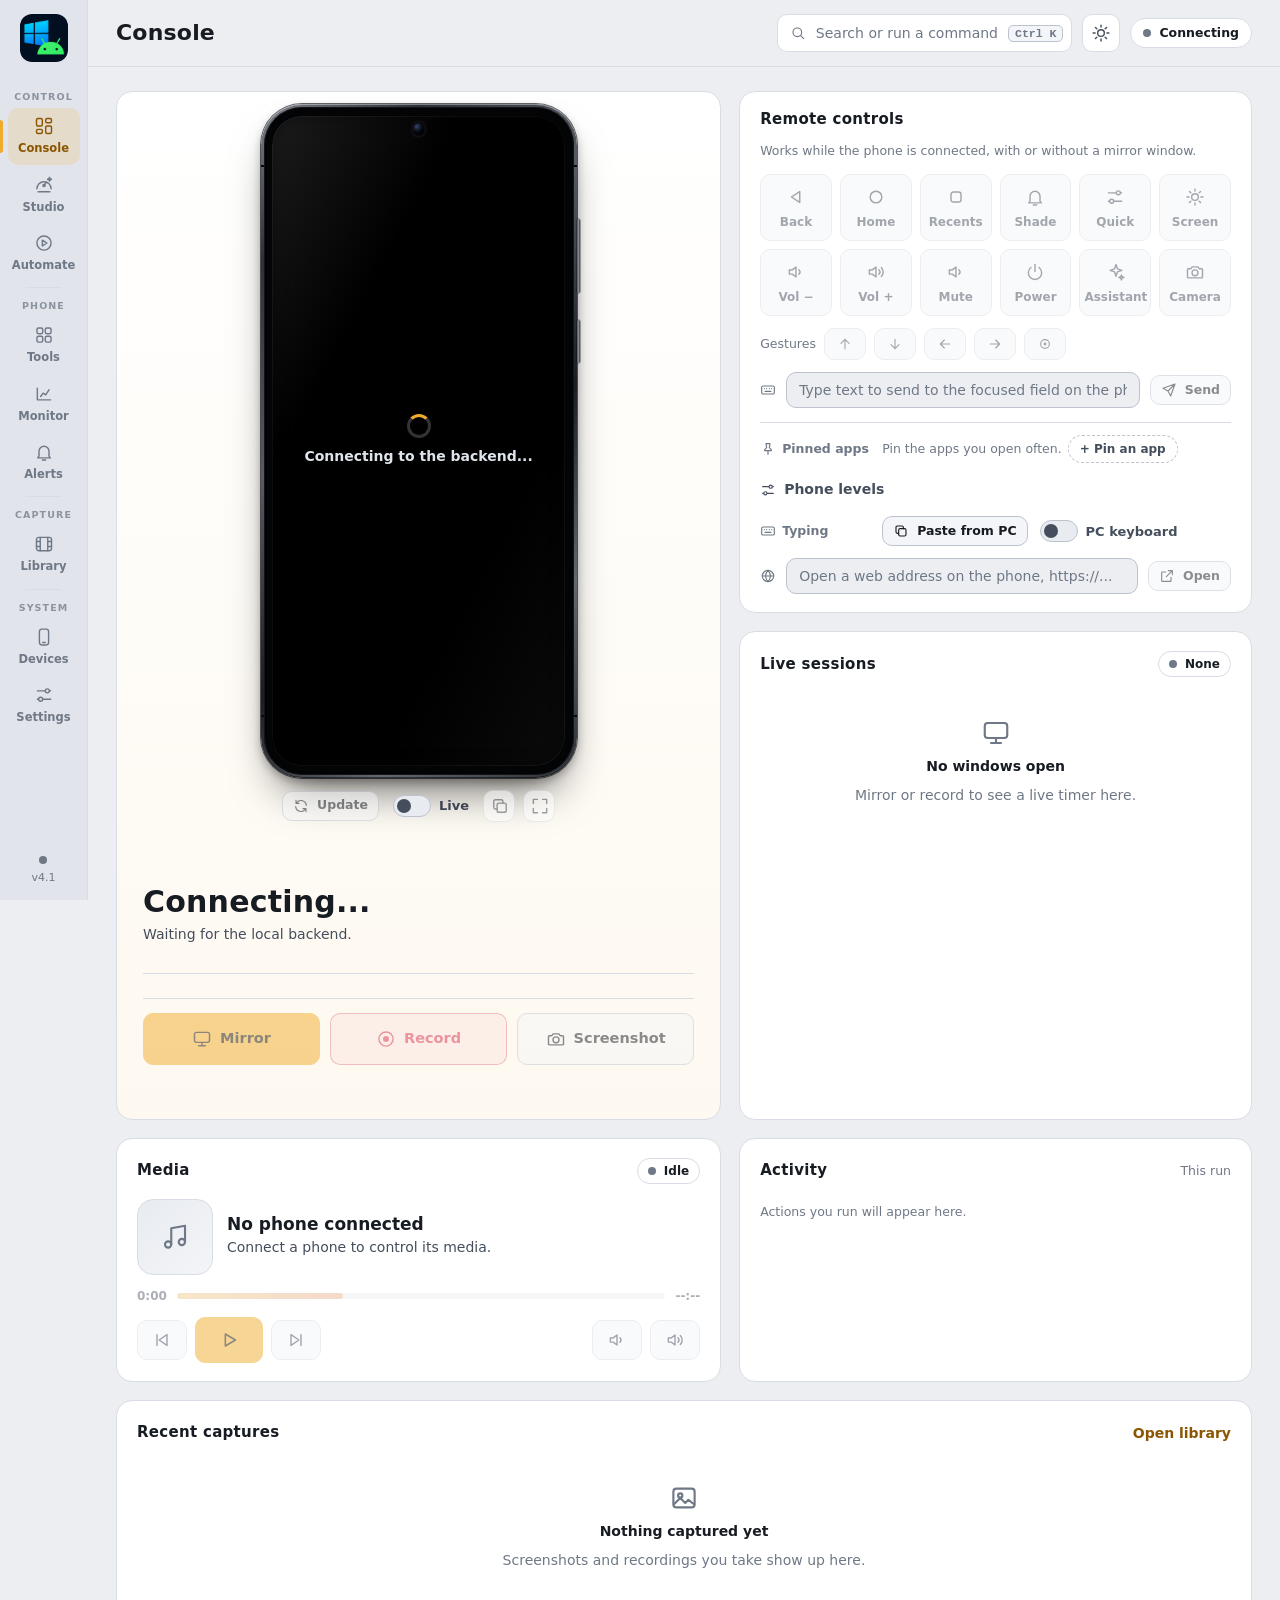
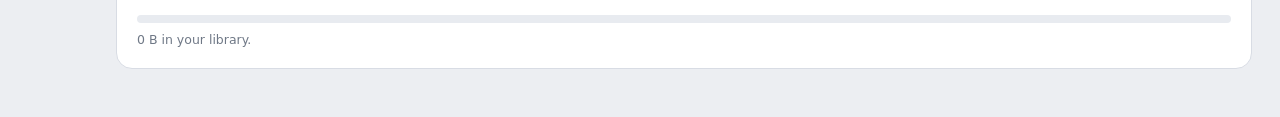
==== index.html @ 5a438919 "Revert "Sync via GitroHub" This reverts commit ab81eed7f8aa3aaf7b60dd5b70304635a5f8f8fb." ====
<!doctype html>
<html lang="en" data-theme="dark">
<head>
<meta charset="utf-8">
<meta name="viewport" content="width=device-width,initial-scale=1">
<meta name="color-scheme" content="dark light">
<title>DROID ADB</title>
<meta name="description" content="DROID ADB: local control center to mirror, record, capture and manage your Android phone. Powered by scrcpy.">
<link rel="icon" href="assets/favicon.ico" sizes="any">
<link rel="icon" type="image/png" sizes="64x64" href="assets/favicon.png">
<link rel="apple-touch-icon" href="assets/apple-touch-icon.png">
<link rel="manifest" href="assets/manifest.webmanifest">
<script>document.documentElement.classList.add('booting');setTimeout(function(){document.documentElement.classList.remove('booting');var e=document.getElementById('boot-loader');if(e)e.remove();},12000);</script>
<style id="boot-style">
/* 4.4.0 start-up loader. It covers the page from the very first paint, so a reload never shows the Console page for a moment. */
html.booting body{overflow:hidden}
#boot-loader{position:fixed;inset:0;z-index:5000;display:grid;place-content:center;justify-items:center;gap:22px;background:radial-gradient(circle at 50% 38%,#202733 0%,#12161c 62%,#0d1014 100%);color:#e9ecf1;font-family:system-ui,-apple-system,"Segoe UI",sans-serif;transition:opacity .55s ease,transform .55s ease}
#boot-loader.out{opacity:0;transform:scale(1.05);pointer-events:none}
#boot-loader .bl-stage{position:relative;width:140px;height:140px}
#boot-loader .bl-ring{position:absolute;inset:0;border-radius:50%;border:3px solid transparent;border-top-color:#f2b544;border-right-color:rgba(242,181,68,.25);animation:bl-spin 1.15s cubic-bezier(.5,.1,.3,.9) infinite}
#boot-loader .bl-ring.b{inset:13px;border-top-color:#4fd3a0;border-right-color:rgba(79,211,160,.25);animation-duration:1.7s;animation-direction:reverse}
#boot-loader .bl-ring.c{inset:26px;border-top-color:#7be0ff;border-right-color:rgba(123,224,255,.25);animation-duration:2.3s}
#boot-loader .bl-glow{position:absolute;inset:34px;border-radius:50%;background:radial-gradient(circle,rgba(242,181,68,.35),transparent 70%);animation:bl-pulse 1.8s ease-in-out infinite}
#boot-loader .bl-logo{position:absolute;inset:40px;width:60px;height:60px;object-fit:contain;animation:bl-float 2.4s ease-in-out infinite}
#boot-loader .bl-word{font-weight:800;font-size:22px;letter-spacing:.34em;padding-left:.34em;animation:bl-track 1.4s cubic-bezier(.2,.8,.2,1) both}
#boot-loader .bl-bar{width:190px;height:3px;border-radius:3px;overflow:hidden;background:rgba(255,255,255,.09)}
#boot-loader .bl-bar i{display:block;height:100%;width:42%;border-radius:3px;background:linear-gradient(90deg,transparent,#f2b544,#4fd3a0,transparent);animation:bl-sweep 1.25s ease-in-out infinite}
#boot-loader .bl-msgs{position:relative;height:18px;width:260px;text-align:center;font-size:13px;color:#a5aebc}
#boot-loader .bl-msgs span{position:absolute;inset:0;opacity:0;animation:bl-msg 6s infinite}
#boot-loader .bl-msgs span:nth-child(2){animation-delay:2s}
#boot-loader .bl-msgs span:nth-child(3){animation-delay:4s}
@keyframes bl-spin{to{transform:rotate(360deg)}}
@keyframes bl-pulse{50%{transform:scale(1.25);opacity:.55}}
@keyframes bl-float{50%{transform:translateY(-3px) scale(1.04)}}
@keyframes bl-track{from{letter-spacing:.9em;opacity:0}to{letter-spacing:.34em;opacity:1}}
@keyframes bl-sweep{0%{transform:translateX(-110%)}100%{transform:translateX(260%)}}
@keyframes bl-msg{0%,4%{opacity:0;transform:translateY(5px)}10%,30%{opacity:1;transform:none}36%,100%{opacity:0;transform:translateY(-5px)}}
@media (prefers-reduced-motion:reduce){#boot-loader *{animation:none!important}#boot-loader .bl-msgs span:first-child{opacity:1}#boot-loader{transition:none}}
</style>
<meta name="theme-color" content="#020f20">
<script src="assets/theme.js?v=4.5.0"></script>
<link rel="stylesheet" href="assets/style.css?v=4.5.0">
<link rel="stylesheet" href="assets/studio.css?v=4.5.0">
<link rel="stylesheet" href="assets/xp.css?v=4.5.0">
<link rel="stylesheet" href="assets/motion.css?v=4.5.0">
</head>
<body>
<div id="boot-loader" role="status" aria-live="polite" aria-label="Starting DROID ADB">
  <div class="bl-stage"><span class="bl-ring"></span><span class="bl-ring b"></span><span class="bl-ring c"></span><span class="bl-glow"></span><img class="bl-logo" src="assets/droid-adb-mark.png" alt=""></div>
  <div class="bl-word">DROID ADB</div>
  <div class="bl-bar"><i></i></div>
  <div class="bl-msgs"><span>Starting the service...</span><span>Looking for your phone...</span><span>Getting everything ready...</span></div>
</div>
<svg width="0" height="0" style="position:absolute" aria-hidden="true" focusable="false">
<defs>
<symbol id="i-console" viewBox="0 0 24 24"><rect x="3" y="3" width="7" height="9" rx="1.8"/><rect x="14" y="3" width="7" height="5" rx="1.8"/><rect x="14" y="12" width="7" height="9" rx="1.8"/><rect x="3" y="16" width="7" height="5" rx="1.8"/></symbol>
<symbol id="i-library" viewBox="0 0 24 24"><rect x="3" y="4" width="18" height="16" rx="2.5"/><path d="M7.5 4v16M16.5 4v16M3 9h4.5M3 15h4.5M16.5 9H21M16.5 15H21"/></symbol>
<symbol id="i-phone" viewBox="0 0 24 24"><rect x="6.5" y="2.5" width="11" height="19" rx="2.8"/><path d="M10.5 18.5h3"/></symbol>
<symbol id="i-sliders" viewBox="0 0 24 24"><path d="M4 7h9M19 7h1M4 17h1M11 17h9"/><circle cx="16" cy="7" r="2.4"/><circle cx="8" cy="17" r="2.4"/></symbol>
<symbol id="i-apps" viewBox="0 0 24 24"><rect x="3.5" y="3.5" width="7" height="7" rx="2"/><rect x="13.5" y="3.5" width="7" height="7" rx="2"/><rect x="3.5" y="13.5" width="7" height="7" rx="2"/><rect x="13.5" y="13.5" width="7" height="7" rx="2"/></symbol>
<symbol id="i-mirror" viewBox="0 0 24 24"><rect x="3" y="4" width="18" height="12" rx="2.4"/><path d="M8 20h8M12 16v4"/></symbol>
<symbol id="i-record" viewBox="0 0 24 24"><circle cx="12" cy="12" r="8.5"/><circle cx="12" cy="12" r="3.6" fill="currentColor" stroke="none"/></symbol>
<symbol id="i-stop" viewBox="0 0 24 24"><rect x="6" y="6" width="12" height="12" rx="2.6" fill="currentColor" stroke="none"/></symbol>
<symbol id="i-camera" viewBox="0 0 24 24"><path d="M4 8h3l1.6-2.2h6.8L17 8h3a1 1 0 011 1v9a1 1 0 01-1 1H4a1 1 0 01-1-1V9a1 1 0 011-1z"/><circle cx="12" cy="13" r="3.6"/></symbol>
<symbol id="i-back" viewBox="0 0 24 24"><path d="M16.5 5.5v13L6.5 12z"/></symbol>
<symbol id="i-home" viewBox="0 0 24 24"><circle cx="12" cy="12" r="7"/></symbol>
<symbol id="i-recents" viewBox="0 0 24 24"><rect x="6" y="6" width="12" height="12" rx="2.8"/></symbol>
<symbol id="i-power" viewBox="0 0 24 24"><path d="M12 3v8.5"/><path d="M7.2 6.6a8 8 0 109.6 0"/></symbol>
<symbol id="i-volup" viewBox="0 0 24 24"><path d="M4 9.5h3.5L12 6v12l-4.5-3.5H4z"/><path d="M15.5 9.2a4 4 0 010 5.6M18.4 6.5a8 8 0 010 11"/></symbol>
<symbol id="i-voldown" viewBox="0 0 24 24"><path d="M4 9.5h3.5L12 6v12l-4.5-3.5H4z"/><path d="M15.5 9.2a4 4 0 010 5.6"/></symbol>
<symbol id="i-bell" viewBox="0 0 24 24"><path d="M6 17v-6a6 6 0 1112 0v6l1.6 2H4.4z"/><path d="M10 21.5h4"/></symbol>
<symbol id="i-sun-moon" viewBox="0 0 24 24"><circle cx="12" cy="12" r="4"/><path d="M12 2.5v2.4M12 19.1v2.4M2.5 12h2.4M19.1 12h2.4M5.3 5.3L7 7M17 17l1.7 1.7M5.3 18.7L7 17M17 7l1.7-1.7"/></symbol>
<symbol id="i-wifi" viewBox="0 0 24 24"><path d="M2.5 9a14 14 0 0119 0M5.6 12.4a9.6 9.6 0 0112.8 0M8.8 15.8a5 5 0 016.4 0"/><circle cx="12" cy="19.2" r="1.1" fill="currentColor" stroke="none"/></symbol>
<symbol id="i-usb" viewBox="0 0 24 24"><path d="M8.5 3v5M15.5 3v5M6 8h12v3.5a6 6 0 01-12 0zM12 17.5V21"/></symbol>
<symbol id="i-bolt" viewBox="0 0 24 24"><path d="M13 3L5.5 13.5h6L10.5 21 18.5 10.5h-6z"/></symbol>
<symbol id="i-folder" viewBox="0 0 24 24"><path d="M3 7.5a2 2 0 012-2h4l2 2.4h8a2 2 0 012 2V17a2 2 0 01-2 2H5a2 2 0 01-2-2z"/></symbol>
<symbol id="i-file" viewBox="0 0 24 24"><path d="M6 3.5h8l4 4V20a.5.5 0 01-.5.5h-11A.5.5 0 016 20z"/><path d="M14 3.5v4h4"/></symbol>
<symbol id="i-trash" viewBox="0 0 24 24"><path d="M4 7h16M9.5 7V4.5h5V7M6.5 7l.9 13h9.2l.9-13M10 11v5.5M14 11v5.5"/></symbol>
<symbol id="i-play" viewBox="0 0 24 24"><path d="M8 5.5v13l11-6.5z"/></symbol>
<symbol id="i-pause" viewBox="0 0 24 24"><path d="M8 5.5v13M16 5.5v13"/></symbol>
<symbol id="i-external" viewBox="0 0 24 24"><path d="M14 4h6v6M20 4l-9 9M18 14v5a1 1 0 01-1 1H5a1 1 0 01-1-1V7a1 1 0 011-1h5"/></symbol>
<symbol id="i-search" viewBox="0 0 24 24"><circle cx="11" cy="11" r="6.5"/><path d="M16 16l4.5 4.5"/></symbol>
<symbol id="i-refresh" viewBox="0 0 24 24"><path d="M20 11a8 8 0 00-14.4-4M4.5 3.5V8H9M4 13a8 8 0 0014.4 4M19.5 20.5V16H15"/></symbol>
<symbol id="i-check" viewBox="0 0 24 24"><path d="M5 12.5l4.5 4.5L19 7.5"/></symbol>
<symbol id="i-alert" viewBox="0 0 24 24"><path d="M12 3.5l9.5 16.5h-19z"/><path d="M12 10v4.5M12 17.4v.2"/></symbol>
<symbol id="i-x" viewBox="0 0 24 24"><path d="M6 6l12 12M18 6L6 18"/></symbol>
<symbol id="i-copy" viewBox="0 0 24 24"><rect x="8.5" y="8.5" width="11" height="11" rx="2.2"/><path d="M15.5 8.5V6.4a1.9 1.9 0 00-1.9-1.9H6.4a1.9 1.9 0 00-1.9 1.9v7.2a1.9 1.9 0 001.9 1.9h2.1"/></symbol>
<symbol id="i-keyboard" viewBox="0 0 24 24"><rect x="2.5" y="6" width="19" height="12" rx="2.4"/><path d="M6.5 10h.01M10 10h.01M14 10h.01M17.5 10h.01M7.5 14h9"/></symbol>
<symbol id="i-send" viewBox="0 0 24 24"><path d="M21 3L10.5 13.5M21 3l-6.5 18-4-7.5L3 9.5z"/></symbol>
<symbol id="i-pulse" viewBox="0 0 24 24"><path d="M3 12h4l3-7 4 14 3-7h4"/></symbol>
<symbol id="i-info" viewBox="0 0 24 24"><circle cx="12" cy="12" r="8.5"/><path d="M12 11v5.2M12 7.8v.2"/></symbol>
<symbol id="i-chevron" viewBox="0 0 24 24"><path d="M6 9.5l6 6 6-6"/></symbol>
<symbol id="i-chevron-right" viewBox="0 0 24 24"><path d="M9.5 6l6 6-6 6"/></symbol>
<symbol id="i-image" viewBox="0 0 24 24"><rect x="3.5" y="4.5" width="17" height="15" rx="2.4"/><circle cx="9" cy="10" r="1.7"/><path d="M4 17l5-5 4 4 2.5-2.5L20 17"/></symbol>
<symbol id="i-terminal" viewBox="0 0 24 24"><rect x="3" y="4.5" width="18" height="15" rx="2.8"/><path d="M7 10l3 2.5L7 15M12.5 15H17"/></symbol>
<symbol id="i-plug" viewBox="0 0 24 24"><path d="M9 3v5M15 3v5M6 8h12v3.5a6 6 0 01-12 0zM12 17.5V21"/></symbol>
<symbol id="i-logo" viewBox="0 0 24 24"><rect x="7.5" y="3" width="9" height="18" rx="2.6"/><path d="M3.8 9a5.5 5.5 0 000 6M20.2 9a5.5 5.5 0 010 6"/></symbol>
<symbol id="i-link" viewBox="0 0 24 24"><path d="M10 14a4 4 0 005.7 0l3-3a4 4 0 00-5.7-5.7l-1 1M14 10a4 4 0 00-5.7 0l-3 3a4 4 0 005.7 5.7l1-1"/></symbol>
<symbol id="i-sort" viewBox="0 0 24 24"><path d="M7 4v16M7 20l-3-3M7 20l3-3M17 20V4M17 4l-3 3M17 4l3 3"/></symbol>
<symbol id="i-upload" viewBox="0 0 24 24"><path d="M12 16V4M7 9l5-5 5 5M4.5 15v3.5a1.5 1.5 0 001.5 1.5h12a1.5 1.5 0 001.5-1.5V15"/></symbol>
<symbol id="i-download" viewBox="0 0 24 24"><path d="M12 4v12M7 11l5 5 5-5M4.5 15v3.5a1.5 1.5 0 001.5 1.5h12a1.5 1.5 0 001.5-1.5V15"/></symbol>
<symbol id="i-pencil" viewBox="0 0 24 24"><path d="M4 20l1-4L16.5 4.5a2 2 0 012.8 0l.2.2a2 2 0 010 2.8L8 19z"/><path d="M14.5 6.5l3 3"/></symbol>
<symbol id="i-more" viewBox="0 0 24 24"><circle cx="5.5" cy="12" r="1.4" fill="currentColor" stroke="none"/><circle cx="12" cy="12" r="1.4" fill="currentColor" stroke="none"/><circle cx="18.5" cy="12" r="1.4" fill="currentColor" stroke="none"/></symbol>
<symbol id="i-list" viewBox="0 0 24 24"><path d="M8 6.5h12M8 12h12M8 17.5h12M4 6.5h.01M4 12h.01M4 17.5h.01"/></symbol>
<symbol id="i-save" viewBox="0 0 24 24"><path d="M5 4h11l3 3v12a1 1 0 01-1 1H5a1 1 0 01-1-1V5a1 1 0 011-1z"/><path d="M8 4v5h7V4M8 20v-6h8v6"/></symbol>
<symbol id="i-globe" viewBox="0 0 24 24"><circle cx="12" cy="12" r="8.5"/><path d="M3.5 12h17M12 3.5c2.5 2.6 3.6 5.4 3.6 8.5s-1.1 5.9-3.6 8.5c-2.5-2.6-3.6-5.4-3.6-8.5S9.5 6.1 12 3.5z"/></symbol>
<symbol id="i-up" viewBox="0 0 24 24"><path d="M12 19V5M6 11l6-6 6 6"/></symbol>
<symbol id="i-down" viewBox="0 0 24 24"><path d="M12 5v14M6 13l6 6 6-6"/></symbol>
<symbol id="i-left" viewBox="0 0 24 24"><path d="M19 12H5M11 6l-6 6 6 6"/></symbol>
<symbol id="i-right" viewBox="0 0 24 24"><path d="M5 12h14M13 6l6 6-6 6"/></symbol>
<symbol id="i-tap" viewBox="0 0 24 24"><circle cx="12" cy="12" r="2.2" fill="currentColor" stroke="none"/><circle cx="12" cy="12" r="6.5"/></symbol>
<symbol id="i-music" viewBox="0 0 24 24"><path d="M9 18V5l11-2v13"/><circle cx="6.5" cy="18" r="2.5"/><circle cx="17.5" cy="16" r="2.5"/></symbol>
<symbol id="i-pause" viewBox="0 0 24 24"><path d="M8 5v14M16 5v14" stroke-width="3"/></symbol>
<symbol id="i-skipback" viewBox="0 0 24 24"><path d="M18 5.5v13L8.5 12zM6 5.5v13"/></symbol>
<symbol id="i-skipfwd" viewBox="0 0 24 24"><path d="M6 5.5v13L15.5 12zM18 5.5v13"/></symbol>
<symbol id="i-rotate" viewBox="0 0 24 24"><rect x="7" y="3.5" width="10" height="17" rx="2.4" transform="rotate(20 12 12)"/><path d="M19.5 6.5a8.5 8.5 0 011 4M4.5 17.5a8.5 8.5 0 01-1-4"/></symbol>
<symbol id="i-expand" viewBox="0 0 24 24"><path d="M4 9V4h5M20 9V4h-5M4 15v5h5M20 15v5h-5"/></symbol>
<symbol id="i-keys" viewBox="0 0 24 24"><rect x="3" y="5" width="18" height="14" rx="2.4"/><path d="M7 9h.01M11 9h.01M15 9h.01M7 13h10"/></symbol>
<symbol id="i-sparkle" viewBox="0 0 24 24"><path d="M12 3l1.8 5.2L19 10l-5.2 1.8L12 17l-1.8-5.2L5 10l5.2-1.8zM18.5 15.5l.8 2.2 2.2.8-2.2.8-.8 2.2-.8-2.2-2.2-.8 2.2-.8z"/></symbol>
<symbol id="i-chart" viewBox="0 0 24 24"><path d="M4 19V5M4 19h16M8 15l3-4 3 2 4-6"/></symbol>
<symbol id="i-game" viewBox="0 0 24 24"><rect x="3" y="7.5" width="18" height="10" rx="5"/><path d="M8 10.5v4M6 12.5h4M15.5 11.5h.01M18 13.5h.01"/></symbol>
<symbol id="i-macro" viewBox="0 0 24 24"><circle cx="12" cy="12" r="8.5"/><path d="M10 8.5l5.5 3.5L10 15.5z"/></symbol>
<symbol id="i-star" viewBox="0 0 24 24"><path d="M12 3.8l2.5 5.2 5.7.8-4.1 4 1 5.7-5.1-2.7-5.1 2.7 1-5.7-4.1-4 5.7-.8z"/></symbol>
<symbol id="i-tag" viewBox="0 0 24 24"><path d="M3.5 12.5V4.5h8l9 9-8 8z"/><circle cx="8" cy="9" r="1.2"/></symbol>
<symbol id="i-scissors" viewBox="0 0 24 24"><circle cx="6" cy="7" r="2.5"/><circle cx="6" cy="17" r="2.5"/><path d="M8 8.5L20 18M8 15.5L20 6"/></symbol>
<symbol id="i-cloud" viewBox="0 0 24 24"><path d="M7 18.5a4.5 4.5 0 01-.6-9A6 6 0 0118 10.5a4 4 0 01-.5 8z"/><path d="M12 11v6M9.5 14.5L12 17l2.5-2.5"/></symbol>
<symbol id="i-grid" viewBox="0 0 24 24"><rect x="4" y="4" width="6.5" height="6.5" rx="1.6"/><rect x="13.5" y="4" width="6.5" height="6.5" rx="1.6"/><rect x="4" y="13.5" width="6.5" height="6.5" rx="1.6"/><rect x="13.5" y="13.5" width="6.5" height="6.5" rx="1.6"/></symbol>
<symbol id="i-eye" viewBox="0 0 24 24"><path d="M2.5 12S6 5.5 12 5.5 21.5 12 21.5 12 18 18.5 12 18.5 2.5 12 2.5 12z"/><circle cx="12" cy="12" r="2.8"/></symbol>
<symbol id="i-pin" viewBox="0 0 24 24"><path d="M9 4h6l-1 6 3 3v1.5H7V13l3-3zM12 14.5V20"/></symbol>
<symbol id="i-jobs" viewBox="0 0 24 24"><path d="M5 7h14M5 12h14M5 17h9"/><circle cx="18.5" cy="17" r="2.2"/></symbol>
<symbol id="i-wand" viewBox="0 0 24 24"><path d="M5 19L16 8M14 6l4 4M7 5v2M6 6h2M18 15v2M17 16h2"/></symbol>
<symbol id="i-shield" viewBox="0 0 24 24"><path d="M12 3.5l7 2.8v5.4c0 4.2-2.8 7.4-7 8.8-4.2-1.4-7-4.6-7-8.8V6.3z"/></symbol>
<symbol id="i-clock" viewBox="0 0 24 24"><circle cx="12" cy="12" r="8.5"/><path d="M12 7.5V12l3 2"/></symbol>
<symbol id="i-draw" viewBox="0 0 24 24"><path d="M4 20l1-4L16.5 4.5a2 2 0 013 3L8 19z"/></symbol>
<symbol id="i-flag" viewBox="0 0 24 24"><path d="M6 21V4M6 5h11l-2 4 2 4H6"/></symbol>
<symbol id="i-thermo" viewBox="0 0 24 24"><path d="M10 14.5V5a2 2 0 014 0v9.5a4 4 0 11-4 0z"/><path d="M12 9.5v7"/></symbol>
<symbol id="i-snow" viewBox="0 0 24 24"><path d="M12 3v18M4.2 7.5l15.6 9M4.2 16.5l15.6-9M9.5 4.6L12 6.8l2.5-2.2M9.5 19.4L12 17.2l2.5 2.2"/></symbol>
<symbol id="i-cpu" viewBox="0 0 24 24"><rect x="7" y="7" width="10" height="10" rx="2"/><rect x="10" y="10" width="4" height="4" rx=".8"/><path d="M9.5 3.5v3M14.5 3.5v3M9.5 17.5v3M14.5 17.5v3M3.5 9.5h3M3.5 14.5h3M17.5 9.5h3M17.5 14.5h3"/></symbol>
<symbol id="i-ram" viewBox="0 0 24 24"><rect x="3" y="6.5" width="18" height="9" rx="1.8"/><path d="M7 15.5V18M11 15.5V18M15 15.5V18M7 9.5v3M11 9.5v3M15 9.5v3"/></symbol>
<symbol id="i-rocket" viewBox="0 0 24 24"><path d="M12 3c3.5 2 5.5 5.5 5.5 9.5L12 18l-5.5-5.5C6.5 8.5 8.5 5 12 3z"/><circle cx="12" cy="10.5" r="1.8"/><path d="M6.5 12.5L4 14.5l1 3.5 3-1.5M17.5 12.5l2.5 2-1 3.5-3-1.5M12 18v3"/></symbol>
<symbol id="i-studio" viewBox="0 0 24 24"><path d="M3.5 16.5a8.5 8.5 0 0117 0"/><path d="M12 12.5l3-4"/><circle cx="12" cy="12.5" r="1.3"/><path d="M5 20h14"/><path d="M18.6 2.8l.7 1.6 1.6.7-1.6.7-.7 1.6-.7-1.6-1.6-.7 1.6-.7z"/></symbol>
<symbol id="i-gauge" viewBox="0 0 24 24"><path d="M4.5 17a8.5 8.5 0 1115 0"/><path d="M12 13.5l3.5-4.5"/><circle cx="12" cy="13.5" r="1.2"/></symbol>
<symbol id="i-battery" viewBox="0 0 24 24"><rect x="3" y="7.5" width="16" height="9" rx="2.2"/><path d="M21 10.5v3M6.5 10.5v3M9.5 10.5v3"/></symbol>
<symbol id="i-plane" viewBox="0 0 24 24"><path d="M21 12.5L14 9V4.5a2 2 0 00-4 0V9l-7 3.5V15l7-1.5V18l-2 1.5V21l4-1 4 1v-1.5L14 18v-4.5l7 1.5z"/></symbol>
<symbol id="i-fan" viewBox="0 0 24 24"><circle cx="12" cy="12" r="1.8"/><path d="M12 10.2C12 6 10 4 7.5 4.5 6 5 6.3 8 9 9.5M13.8 12c4.2 0 6.2-2 5.7-4.5C19 6 16 6.3 14.5 9M12 13.8c0 4.2 2 6.2 4.5 5.7 1.5-.5 1.2-3.5-1.5-5M10.2 12C6 12 4 14 4.5 16.5 5 18 8 17.7 9.5 15"/></symbol>
</defs>
</svg>

<div class="app">
  <nav class="rail" aria-label="Main">
    <div class="logo brand" aria-hidden="true"><img src="assets/droid-adb-mark.png" alt="" width="44" height="44"></div>
    <div class="rail-group" role="group" aria-label="Control">
      <span class="rail-label">Control</span>
      <button class="rail-btn is-active" data-view="console" data-prim aria-current="page"><svg class="ic"><use href="#i-console"/></svg><span>Console</span></button>
      <button class="rail-btn" data-view="studio"><svg class="ic"><use href="#i-studio"/></svg><span>Studio</span></button>
      <button class="rail-btn" data-view="automation"><svg class="ic"><use href="#i-macro"/></svg><span>Automate</span></button>
    </div>
    <div class="rail-group" role="group" aria-label="Phone">
      <span class="rail-label">Phone</span>
      <button class="rail-btn" data-view="phone" data-prim><svg class="ic"><use href="#i-apps"/></svg><span>Tools</span></button>
      <button class="rail-btn" data-view="monitor"><svg class="ic"><use href="#i-chart"/></svg><span>Monitor</span></button>
      <button class="rail-btn" data-view="notifications"><svg class="ic"><use href="#i-bell"/></svg><span>Alerts</span><i class="rail-badge" id="rail-notif" hidden>0</i></button>
    </div>
    <div class="rail-group" role="group" aria-label="Capture">
      <span class="rail-label">Capture</span>
      <button class="rail-btn" data-view="library" data-prim><svg class="ic"><use href="#i-library"/></svg><span>Library</span><i class="rail-badge" id="rail-count" hidden>0</i></button>
    </div>
    <div class="rail-group" role="group" aria-label="System">
      <span class="rail-label">System</span>
      <button class="rail-btn" data-view="device"><svg class="ic"><use href="#i-phone"/></svg><span>Devices</span></button>
      <button class="rail-btn" data-view="settings"><svg class="ic"><use href="#i-sliders"/></svg><span>Settings</span></button>
    </div>
    <button class="rail-btn rail-more" id="rail-more" aria-haspopup="dialog"><svg class="ic"><use href="#i-grid"/></svg><span>More</span></button>
    <div class="rail-foot" title="Local backend">
      <span class="dot" id="rail-dot"></span>
      <span id="rail-version">v4.1</span>
    </div>
  </nav>

  <div class="shell">
    <header class="top">
      <h1 id="page-title">Console</h1>
      <div class="top-tools">
        <div class="select-wrap" id="device-pick" hidden>
          <svg class="ic sm"><use href="#i-phone"/></svg>
          <select id="device-select" aria-label="Active device"></select>
          <svg class="ic sm chev"><use href="#i-chevron"/></svg>
        </div>
        <span class="hdr-batt" id="hdr-batt" hidden title="Phone battery"></span>
        <button class="icon-btn jobs-btn" id="jobs-btn" aria-label="Background jobs" title="Background jobs" hidden><svg class="ic"><use href="#i-jobs"/></svg><i class="jobs-count" id="jobs-count">0</i></button>
        <button class="palette-btn" id="palette-btn" aria-label="Open command palette">
          <svg class="ic sm"><use href="#i-search"/></svg>
          <span>Search or run a command</span>
          <kbd>Ctrl K</kbd>
        </button>
        <button class="icon-btn" id="theme-btn" aria-label="Switch theme" title="Switch theme"><svg class="ic"><use href="#i-sun-moon"/></svg></button>
        <span class="chip" id="conn-chip"><i class="dot"></i><b>Connecting</b></span>
      </div>
    </header>

    <div class="banner" id="banner" hidden role="status"></div>

    <main class="content">
      <!-- CONSOLE -->
      <section class="view" id="view-console">
        <div class="console-grid" id="console-grid" data-orient="portrait">
          <section class="panel hero area-hero" id="hero" data-orient="portrait" aria-label="Active device">
            <span class="live-pill" id="live-pill" hidden><i></i>Live</span>
            <div class="hero-in">
            <div class="hero-phone" id="hero-phone">
              <div class="device" id="device" data-state="idle" data-orient="portrait">
                <i class="side s1"></i><i class="side s2"></i><i class="ant a1"></i><i class="ant a2"></i>
                <div class="device-screen" id="screen" tabindex="0" role="img" aria-label="Phone screen. Click to tap, drag to swipe.">
                  <img id="screen-img" alt="Live picture of the phone screen" draggable="false" hidden>
                  <div class="screen-ghost" id="screen-ghost"></div>
                  <div class="screen-badges" id="screen-badges"></div>
                  <div class="screen-state" id="screen-state" role="status" aria-live="polite"></div>
                  <div class="screen-fx" id="screen-fx"></div>
                  <div class="screen-drop" id="screen-drop" hidden><svg class="ic"><use href="#i-upload"/></svg><b>Drop to send</b><span>APK files install, other files go to Download</span></div>
                </div>
                <i class="punch"></i>
              </div>
              <div class="frame-tools" id="frame-tools">
                <button class="btn sm" id="preview-now" title="Take a new picture (U)"><svg class="ic sm"><use href="#i-refresh"/></svg><span>Update</span></button>
                <label class="live-toggle" title="Keep the picture fresh (L)"><span class="switch sm"><input type="checkbox" id="preview-live" aria-label="Live preview"><i></i></span><span>Live</span></label>
                <button class="icon-btn" id="frame-copy" title="Copy the picture (C)" aria-label="Copy the picture"><svg class="ic"><use href="#i-copy"/></svg></button>
                <button class="icon-btn" id="frame-size" title="Change the phone size" aria-label="Change the phone size"><svg class="ic"><use href="#i-expand"/></svg></button>
              </div>
              <p class="hint frame-meta" id="frame-meta"></p>
              <button class="btn theater-close" id="frame-close" type="button" hidden><svg class="ic sm"><use href="#i-x"/></svg><span>Close (Esc)</span></button>
            </div>
            <div class="hero-body">
              <div class="stage-id" id="stage-id"></div>
              <div class="battery" id="battery"></div>
              <dl class="specs" id="stage-specs"></dl>
              <div class="stage-actions" id="stage-actions">
                <button class="btn primary lg toggle" id="mirror-btn" data-act="mirror" aria-pressed="false"></button>
                <button class="btn rec lg toggle" id="rec-btn" data-act="record" aria-pressed="false"></button>
                <button class="btn lg" id="marker-btn" type="button" hidden title="Drop a marker at this moment of the recording (K)"><svg class="ic"><use href="#i-flag"/></svg><span>Marker</span></button>
                <button class="btn lg" id="shot-btn" data-act="screenshot"><svg class="ic"><use href="#i-camera"/></svg><span>Screenshot</span></button>
              </div>
              <div class="quickline" id="quickline"></div>
            </div>
            </div>
          </section>

          <section class="panel remote area-remote" aria-label="Remote controls">
              <header class="panel-head"><h2>Remote controls</h2><span class="hint">Works while the phone is connected, with or without a mirror window.</span></header>
              <div class="keys" id="keys">
                <button class="key" data-key="back" title="Back"><svg class="ic"><use href="#i-back"/></svg><span>Back</span></button>
                <button class="key" data-key="home" title="Home"><svg class="ic"><use href="#i-home"/></svg><span>Home</span></button>
                <button class="key" data-key="recents" title="Recent apps"><svg class="ic"><use href="#i-recents"/></svg><span>Recents</span></button>
                <button class="key" data-ktoggle="shade" aria-pressed="false" title="Open or close the notification shade"><svg class="ic"><use href="#i-bell"/></svg><span>Shade</span></button>
                <button class="key" data-ktoggle="quick" aria-pressed="false" title="Open or close the quick settings panel"><svg class="ic"><use href="#i-sliders"/></svg><span>Quick</span></button>
                <button class="key" data-ktoggle="screen" aria-pressed="true" title="Turn the phone screen on or off"><svg class="ic"><use href="#i-sun-moon"/></svg><span>Screen</span></button>
                <button class="key" data-key="voldown" title="Volume down"><svg class="ic"><use href="#i-voldown"/></svg><span>Vol &minus;</span></button>
                <button class="key" data-key="volup" title="Volume up"><svg class="ic"><use href="#i-volup"/></svg><span>Vol +</span></button>
                <button class="key" data-ktoggle="mute" aria-pressed="false" title="Mute or restore the media volume"><svg class="ic"><use href="#i-voldown"/></svg><span>Mute</span></button>
                <button class="key" data-key="power" title="Power button"><svg class="ic"><use href="#i-power"/></svg><span>Power</span></button>
                <button class="key" data-key="assistant" title="Voice assistant"><svg class="ic"><use href="#i-sparkle"/></svg><span>Assistant</span></button>
                <button class="key" data-key="camera" title="Camera key"><svg class="ic"><use href="#i-camera"/></svg><span>Camera</span></button>
              </div>
              <div class="gestures">
                <span class="hint">Gestures</span>
                <button class="key mini" data-gesture="up" title="Swipe up"><svg class="ic sm"><use href="#i-up"/></svg></button>
                <button class="key mini" data-gesture="down" title="Swipe down"><svg class="ic sm"><use href="#i-down"/></svg></button>
                <button class="key mini" data-gesture="left" title="Swipe left"><svg class="ic sm"><use href="#i-left"/></svg></button>
                <button class="key mini" data-gesture="right" title="Swipe right"><svg class="ic sm"><use href="#i-right"/></svg></button>
                <button class="key mini" data-gesture="tap" title="Tap the middle of the screen"><svg class="ic sm"><use href="#i-tap"/></svg></button>
              </div>
              <div class="typebar">
                <svg class="ic sm"><use href="#i-keyboard"/></svg>
                <input id="text-input" type="text" maxlength="200" placeholder="Type text to send to the focused field on the phone" autocomplete="off" spellcheck="false" aria-label="Text to send to the phone">
                <button class="btn sm" id="text-send"><svg class="ic sm"><use href="#i-send"/></svg><span>Send</span></button>
              </div>
              <div class="remote-extra" id="remote-extra"></div>
              <div class="typebar">
                <svg class="ic sm"><use href="#i-globe"/></svg>
                <input id="url-input" type="text" placeholder="Open a web address on the phone, https://..." autocomplete="off" spellcheck="false" aria-label="Web address to open on the phone">
                <button class="btn sm" id="url-send"><svg class="ic sm"><use href="#i-external"/></svg><span>Open</span></button>
              </div>
            </section>

          <section class="panel media area-media" id="media-card" aria-label="Now playing">
            <header class="panel-head"><h2>Media</h2><span class="chip sm" id="media-chip"><i class="dot"></i><b>Idle</b></span></header>
            <div class="media-body" id="media-body" data-state="idle">
              <div class="media-art" id="media-art" aria-hidden="true"><svg class="ic"><use href="#i-music"/></svg><span class="eq"><i></i><i></i><i></i><i></i></span></div>
              <div class="media-text"><b id="media-title">Nothing playing</b><span id="media-artist">Start music or a video on the phone and it shows up here.</span><small id="media-app"></small></div>
            </div>
            <div class="media-prog" id="media-prog" data-known="0"><span id="media-pos">0:00</span><div class="mp-bar" id="media-bar"><i id="media-fill"></i></div><span id="media-dur">--:--</span></div>
            <div class="media-meta" id="media-meta"></div>
            <div class="media-ctl">
              <button class="key mini" data-key="prev" title="Previous track" aria-label="Previous track"><svg class="ic"><use href="#i-skipback"/></svg></button>
              <button class="key mini big" data-key="playpause" id="media-play" title="Play or pause" aria-label="Play or pause"><svg class="ic"><use href="#i-play"/></svg></button>
              <button class="key mini" data-key="next" title="Next track" aria-label="Next track"><svg class="ic"><use href="#i-skipfwd"/></svg></button>
              <span class="grow"></span>
              <button class="key mini" data-key="voldown" title="Volume down" aria-label="Volume down"><svg class="ic"><use href="#i-voldown"/></svg></button>
              <button class="key mini" data-key="volup" title="Volume up" aria-label="Volume up"><svg class="ic"><use href="#i-volup"/></svg></button>
            </div>
          </section>

          <section class="panel area-sessions" aria-label="Sessions">
              <header class="panel-head"><h2>Live sessions</h2><span class="chip sm" id="session-chip"><i class="dot"></i><b>None</b></span></header>
              <div id="sessions"></div>
            </section>

          <section class="panel captures area-captures" aria-label="Recent captures">
              <header class="panel-head">
                <h2>Recent captures</h2>
                <button class="link" data-view="library">Open library</button>
              </header>
              <div class="strip" id="strip"></div>
              <div class="meter-row">
                <div class="meter" id="meter" role="img" aria-label="Storage use"></div>
                <p id="meter-text" class="hint"></p>
              </div>
            </section>

          <section class="panel area-activity" aria-label="Activity">
              <header class="panel-head"><h2>Activity</h2><span class="hint">This run</span></header>
              <ol class="feed" id="feed"></ol>
            </section>
        </div>
      </section>


      <!-- STUDIO -->
      <section class="view" id="view-studio" hidden><div id="studio-root"></div></section>

      <!-- AUTOMATION -->
      <section class="view" id="view-automation" hidden><div id="auto-root"></div></section>

      <!-- MONITOR -->
      <section class="view" id="view-monitor" hidden>
        <div class="toolbar">
          <div class="tabs" role="tablist" aria-label="Monitor">
            <button role="tab" class="tab is-active" data-mtab="live" aria-selected="true"><svg class="ic sm"><use href="#i-pulse"/></svg>Live</button>
            <button role="tab" class="tab" data-mtab="usage" aria-selected="false"><svg class="ic sm"><use href="#i-clock"/></svg>Usage</button>
            <button role="tab" class="tab" data-mtab="perms" aria-selected="false"><svg class="ic sm"><use href="#i-shield"/></svg>Permissions</button>
          </div>
        </div>
        <div id="mon-root"></div>
      </section>

      <!-- NOTIFICATIONS -->
      <section class="view" id="view-notifications" hidden><div id="notif-root"></div></section>

      <!-- LIBRARY -->
      <section class="view" id="view-library" hidden>
        <div class="toolbar">
          <div class="tabs" role="tablist" aria-label="Library">
            <button role="tab" class="tab is-active" data-tab="recordings" aria-selected="true"><svg class="ic sm"><use href="#i-library"/></svg>Recordings <b id="tab-rec-count">0</b></button>
            <button role="tab" class="tab" data-tab="screenshots" aria-selected="false"><svg class="ic sm"><use href="#i-image"/></svg>Screenshots <b id="tab-shot-count">0</b></button>
            <button role="tab" class="tab" data-xtab="gallery" aria-selected="false"><svg class="ic sm"><use href="#i-phone"/></svg>Phone</button>
            <button role="tab" class="tab" data-xtab="backups" aria-selected="false"><svg class="ic sm"><use href="#i-cloud"/></svg>Backups</button>
          </div>
          <div class="search"><svg class="ic sm"><use href="#i-search"/></svg><input id="lib-search" type="search" placeholder="Filter by name" aria-label="Filter files" autocomplete="off"></div>
          <div class="select-wrap plain"><svg class="ic sm"><use href="#i-sort"/></svg><select id="lib-sort" aria-label="Sort files"><option value="new">Newest first</option><option value="old">Oldest first</option><option value="big">Largest first</option><option value="name">Name</option></select><svg class="ic sm chev"><use href="#i-chevron"/></svg></div>
          <button class="btn" id="lib-fav" title="Show favourites only"><svg class="ic sm"><use href="#i-star"/></svg><span>Favourites</span></button>
          <button class="btn" id="lib-select"><svg class="ic sm"><use href="#i-check"/></svg><span>Select</span></button>
          <button class="btn" id="lib-refresh"><svg class="ic sm"><use href="#i-refresh"/></svg><span>Refresh</span></button>
          <button class="btn" id="lib-folder"><svg class="ic sm"><use href="#i-folder"/></svg><span>Open folder</span></button>
        </div>
        <div id="lib-classic">
        <div class="library-summary panel" id="lib-summary"></div>
        <div class="bulkbar" id="bulkbar" hidden>
          <b id="bulk-count">0 selected</b>
          <button class="btn sm" id="bulk-all">Select all</button>
          <button class="btn sm danger" id="bulk-delete"><svg class="ic sm"><use href="#i-trash"/></svg><span>Delete selected</span></button>
          <button class="btn sm ghost" id="bulk-cancel">Cancel</button>
        </div>
        <section class="panel flush"><div id="lib-list"></div></section>
        <section class="panel cleanup">
          <div>
            <h2>Free up space</h2>
            <p class="hint">Preview which files are older than a set age before anything is removed. Files being recorded are never touched.</p>
          </div>
          <div class="cleanup-controls">
            <label class="numfield">Older than <input id="cleanup-days" type="number" min="1" max="3650" value="30" aria-label="Age in days"> days</label>
            <button class="btn danger" id="cleanup-btn"><svg class="ic sm"><use href="#i-trash"/></svg><span>Review files</span></button>
          </div>
        </section>
        </div>
        <div id="lib-gallery" hidden></div>
        <div id="lib-backups" hidden></div>
      </section>

      <!-- PHONE -->
      <section class="view" id="view-phone" hidden>
        <div class="toolbar">
          <div class="tabs" role="tablist" aria-label="Phone tools">
            <button role="tab" class="tab is-active" data-ptab="quick" aria-selected="true"><svg class="ic sm"><use href="#i-sliders"/></svg>Quick settings</button>
            <button role="tab" class="tab" data-ptab="apps" aria-selected="false"><svg class="ic sm"><use href="#i-apps"/></svg>Apps</button>
            <button role="tab" class="tab" data-ptab="running" aria-selected="false"><svg class="ic sm"><use href="#i-pulse"/></svg>Running</button>
            <button role="tab" class="tab" data-ptab="files" aria-selected="false"><svg class="ic sm"><use href="#i-folder"/></svg>Files</button>
            <button role="tab" class="tab" data-ptab="inspect" aria-selected="false"><svg class="ic sm"><use href="#i-eye"/></svg>Inspect</button>
            <button role="tab" class="tab" data-ptab="launch" aria-selected="false"><svg class="ic sm"><use href="#i-external"/></svg>Launch</button>
            <button role="tab" class="tab" data-ptab="logcat" aria-selected="false"><svg class="ic sm"><use href="#i-list"/></svg>Log</button>
            <button role="tab" class="tab" data-ptab="shell" aria-selected="false"><svg class="ic sm"><use href="#i-terminal"/></svg>Shell</button>
          </div>
        </div>
        <div id="phone-nodev" class="panel" hidden><div class="empty"><svg class="ic"><use href="#i-plug"/></svg><b>No phone connected</b><p>These tools need a ready phone. Connect one on the Devices page.</p></div></div>
        <div id="ptab-quick" class="ptab"></div>
        <div id="ptab-apps" class="ptab" hidden></div>
        <div id="ptab-running" class="ptab" hidden></div>
        <div id="ptab-files" class="ptab" hidden></div>
        <div id="ptab-inspect" class="ptab" hidden></div>
        <div id="ptab-launch" class="ptab" hidden></div>
        <div id="ptab-logcat" class="ptab" hidden></div>
        <div id="ptab-shell" class="ptab" hidden></div>
      </section>

      <!-- DEVICES -->
      <section class="view" id="view-device" hidden>
        <div class="two">
          <div class="col">
            <section class="panel">
              <header class="panel-head"><h2>Connected devices</h2><button class="btn sm" id="run-check"><svg class="ic sm"><use href="#i-refresh"/></svg><span>Check now</span></button></header>
              <div id="device-list"></div>
              <div class="legend">
                <p><i class="dot ok"></i><b>device</b> connected and authorized</p>
                <p><i class="dot warn"></i><b>unauthorized</b> unlock the phone and accept the USB debugging prompt</p>
                <p><i class="dot bad"></i><b>offline</b> reconnect the cable or restart ADB</p>
              </div>
            </section>
            <section class="panel">
              <header class="panel-head"><h2>Wireless connection</h2><span class="chip sm"><svg class="ic sm"><use href="#i-wifi"/></svg><b>Wi-Fi</b></span></header>
              <p class="hint lead">Plug the phone in once and switch it to Wi-Fi, or use Wireless debugging on Android 11+ and pair with a code. Both devices must be on the same network.</p>
              <div class="row"><button class="btn primary" id="wifi-enable"><svg class="ic sm"><use href="#i-wifi"/></svg><span>Switch this phone to Wi-Fi</span></button><button class="btn" id="wifi-discover"><svg class="ic sm"><use href="#i-search"/></svg><span>Find phones</span></button></div>
              <div id="wifi-found" class="found"></div>
              <div class="field-row"><input id="wifi-address" type="text" inputmode="decimal" placeholder="192.168.1.20:5555" autocomplete="off" spellcheck="false" aria-label="Phone address"><button class="btn" id="wifi-connect"><svg class="ic sm"><use href="#i-link"/></svg><span>Connect</span></button><button class="btn ghost" id="wifi-disconnect"><span>Disconnect all</span></button></div>
              <div class="field-row"><input id="pair-address" type="text" inputmode="decimal" placeholder="Pairing address 192.168.1.20:37099" autocomplete="off" spellcheck="false" aria-label="Pairing address"><input id="pair-code" type="text" inputmode="numeric" maxlength="6" placeholder="Code" class="short" autocomplete="off" aria-label="Pairing code"><button class="btn" id="wifi-pair"><svg class="ic sm"><use href="#i-link"/></svg><span>Pair</span></button></div>
            </section>
            <section class="panel">
              <header class="panel-head"><h2>Power</h2><span class="hint">Needs confirmation</span></header>
              <div class="row">
                <button class="btn" data-power="reboot"><svg class="ic sm"><use href="#i-refresh"/></svg><span>Restart phone</span></button>
                <button class="btn" data-power="recovery"><span>Recovery</span></button>
                <button class="btn" data-power="bootloader"><span>Bootloader</span></button>
                <button class="btn danger" data-power="poweroff"><svg class="ic sm"><use href="#i-power"/></svg><span>Power off</span></button>
              </div>
            </section>
          </div>
          <div class="col">
            <section class="panel">
              <header class="panel-head"><h2>This phone</h2></header>
              <dl class="specs tight" id="phone-specs"></dl>
            </section>
            <section class="panel">
              <header class="panel-head"><h2>System check</h2><button class="btn sm" id="diag-run"><svg class="ic sm"><use href="#i-pulse"/></svg><span>Run checks</span></button></header>
              <ul class="checks" id="diag-list"><li class="none hint">Run the checks to test ADB, scrcpy, folders and your phone.</li></ul>
              <ol class="steps compact">
                <li><b>Use a data cable.</b><span>Charge-only cables never show the phone.</span></li>
                <li><b>Turn on USB debugging.</b><span>Settings, Developer options, USB debugging.</span></li>
                <li><b>Authorize this PC.</b><span>Unlock the phone and accept the prompt.</span></li>
              </ol>
              <div class="row"><button class="btn" id="adb-restart"><svg class="ic sm"><use href="#i-refresh"/></svg><span>Restart ADB</span></button><button class="btn" id="copy-report"><svg class="ic sm"><use href="#i-copy"/></svg><span>Copy report</span></button></div>
            </section>
            <section class="panel">
              <header class="panel-head"><h2>This toolkit</h2></header>
              <dl class="specs tight" id="sys-specs"></dl>
              <div class="row">
                <button class="btn sm" data-folder="root"><svg class="ic sm"><use href="#i-folder"/></svg><span>Toolkit folder</span></button>
                <button class="btn sm" data-folder="logs"><svg class="ic sm"><use href="#i-folder"/></svg><span>Logs</span></button>
                <button class="btn sm" id="backend-log"><svg class="ic sm"><use href="#i-list"/></svg><span>Backend log</span></button>
                <button class="btn sm" id="backend-restart"><svg class="ic sm"><use href="#i-refresh"/></svg><span>Restart backend</span></button>
                <button class="btn sm danger" id="backend-quit"><svg class="ic sm"><use href="#i-power"/></svg><span>Quit backend</span></button>
              </div>
            </section>
          </div>
        </div>
      </section>

      <!-- SETTINGS -->
      <section class="view" id="view-settings" hidden>
        <section class="panel">
          <header class="panel-head"><h2>Presets</h2><span class="hint" id="save-state">Changes save automatically.</span></header>
          <div class="presets" id="presets"></div>
          <div class="profiles" id="profiles"></div>
        </section>
        <div class="settings-grid">
          <aside class="settings-nav" id="settings-nav" aria-label="Settings sections"></aside>
          <div class="col" id="settings-body"></div>
          <aside class="col sticky">
            <section class="panel">
              <header class="panel-head"><h2>Command preview</h2>
                <div class="seg mini" id="preview-mode"><button class="is-active" data-mode="mirror">Mirror</button><button data-mode="record">Record</button></div>
              </header>
              <pre class="code" id="cmd-preview" tabindex="0"></pre>
              <div class="row"><button class="btn sm" id="cmd-copy"><svg class="ic sm"><use href="#i-copy"/></svg><span>Copy command</span></button></div>
            </section>
            <section class="panel">
              <header class="panel-head"><h2>Backup</h2></header>
              <p class="hint lead">Export your settings to a file, or load them on another PC.</p>
              <div class="row">
                <button class="btn sm" id="settings-export"><svg class="ic sm"><use href="#i-download"/></svg><span>Export</span></button>
                <button class="btn sm" id="settings-import"><svg class="ic sm"><use href="#i-upload"/></svg><span>Import</span></button>
                <button class="btn sm danger" id="settings-reset"><svg class="ic sm"><use href="#i-refresh"/></svg><span>Reset all</span></button>
                <input type="file" id="settings-file" accept="application/json,.json" hidden>
              </div>
            </section>
          </aside>
        </div>

        <section class="panel errlog" id="errlog-panel">
          <header class="panel-head"><h2>Error log</h2><span class="hint" id="errlog-count"></span></header>
          <p class="hint lead">Messages on screen are written in plain language. The original technical text for anything that went wrong is kept here, newest first, so you can copy it when asking for help.</p>
          <div class="row errlog-bar">
            <div class="seg mini" id="errlog-tabs"><button class="is-active" data-errtab="app">This session</button><button data-errtab="backend">Backend log</button><button data-errtab="files">Log files</button></div>
            <span class="grow"></span>
            <button class="btn sm" id="errlog-refresh" type="button"><svg class="ic sm"><use href="#i-refresh"/></svg><span>Refresh</span></button>
            <button class="btn sm" id="errlog-copy" type="button"><svg class="ic sm"><use href="#i-copy"/></svg><span>Copy all</span></button>
            <button class="btn sm danger" id="errlog-clear" type="button"><svg class="ic sm"><use href="#i-trash"/></svg><span>Clear</span></button>
          </div>
          <div id="errlog-body" class="errlog-body"></div>
        </section>
        <section class="panel about" id="about-panel">
              <header class="panel-head"><h2>About</h2></header>
              <div class="about-logo"><img src="assets/droid-adb-logo.png" alt="DROID ADB" width="220"></div>
              <p class="hint lead"><b>DROID ADB</b> <span id="about-version"></span><br>Copyright &copy; 2026 DROID ADB (DROID ADB's own code).</p>
              <p class="hint">Powered by <b>scrcpy</b>, copyright &copy; Genymobile and Romain Vimont, used under the Apache License 2.0. Also bundles adb, FFmpeg (LGPL), SDL and libusb (LGPL). DROID ADB is an independent project and is not affiliated with or endorsed by Genymobile, Google or Microsoft. Android is a trademark of Google LLC. Windows is a trademark of Microsoft Corporation. See NOTICE.md and THIRD-PARTY-LICENSES.md.</p>
            </section>
      </section>
    </main>
  </div>
</div>

<div class="toasts" id="toasts" role="status" aria-live="polite"></div>
<div class="countdown" id="countdown" hidden aria-live="assertive"><b id="countdown-num">3</b><span>Recording starts</span><button class="btn sm" id="countdown-cancel">Cancel</button></div>

<dialog id="dlg-confirm" class="dlg">
  <form method="dialog" class="dlg-body">
    <h2 id="confirm-title"></h2>
    <div id="confirm-body" class="dlg-text"></div>
    <div class="dlg-actions"><button class="btn" type="button" value="cancel" id="confirm-cancel">Cancel</button><button class="btn danger" value="ok" id="confirm-ok">Confirm</button></div>
  </form>
</dialog>

<dialog id="dlg-prompt" class="dlg">
  <form method="dialog" class="dlg-body">
    <h2 id="prompt-title"></h2>
    <label class="dlg-text" id="prompt-label" for="prompt-input"></label>
    <input id="prompt-input" type="text" autocomplete="off" spellcheck="false">
    <div class="dlg-actions"><button class="btn" type="button" value="cancel" id="prompt-cancel">Cancel</button><button class="btn primary" value="ok" id="prompt-ok">Save</button></div>
  </form>
</dialog>


<dialog id="dlg-form" class="dlg">
  <form method="dialog" class="dlg-body" id="form-form">
    <h2 id="form-title"></h2>
    <div id="form-body" class="dlg-text formgrid"></div>
    <div class="dlg-actions"><button class="btn" type="button" value="cancel" id="form-cancel">Cancel</button><button class="btn primary" value="ok" id="form-ok" type="submit">Save</button></div>
  </form>
</dialog>

<dialog id="dlg-more" class="dlg">
  <div class="dlg-body">
    <header class="panel-head"><h2>All sections</h2><button class="icon-btn" id="more-close" aria-label="Close"><svg class="ic"><use href="#i-x"/></svg></button></header>
    <div class="more-grid" id="more-grid"></div>
  </div>
</dialog>

<dialog id="dlg-pic" class="dlg wide">
  <div class="dlg-body">
    <header class="panel-head"><h2 id="pic-title"></h2><button class="icon-btn" id="pic-close" aria-label="Close"><svg class="ic"><use href="#i-x"/></svg></button></header>
    <div class="shot-frame"><img id="pic-img" alt="Phone picture"></div>
    <div class="dlg-actions"><button class="btn" id="pic-prev"><svg class="ic sm"><use href="#i-left"/></svg></button><button class="btn" id="pic-next"><svg class="ic sm"><use href="#i-right"/></svg></button><span class="grow"></span><button class="btn" id="pic-pull"><svg class="ic sm"><use href="#i-download"/></svg><span>Copy to PC</span></button></div>
  </div>
</dialog>

<dialog id="dlg-annot" class="dlg wide">
  <div class="dlg-body">
    <header class="panel-head"><h2>Annotate screenshot</h2><button class="icon-btn" id="annot-close" aria-label="Close"><svg class="ic"><use href="#i-x"/></svg></button></header>
    <div class="annot-tools" id="annot-tools">
      <button class="btn sm is-active" data-tool="pen"><svg class="ic sm"><use href="#i-draw"/></svg><span>Pen</span></button>
      <button class="btn sm" data-tool="arrow"><svg class="ic sm"><use href="#i-up"/></svg><span>Arrow</span></button>
      <button class="btn sm" data-tool="box"><svg class="ic sm"><use href="#i-expand"/></svg><span>Box</span></button>
      <button class="btn sm" data-tool="blur"><svg class="ic sm"><use href="#i-eye"/></svg><span>Hide</span></button>
      <button class="btn sm" data-tool="crop"><svg class="ic sm"><use href="#i-scissors"/></svg><span>Crop</span></button>
      <span class="swatches" id="annot-colors"></span>
      <span class="grow"></span>
      <button class="btn sm" id="annot-undo"><span>Undo</span></button>
    </div>
    <div class="annot-wrap"><canvas id="annot-canvas"></canvas></div>
    <div class="dlg-actions"><button class="btn" id="annot-copy"><svg class="ic sm"><use href="#i-copy"/></svg><span>Copy</span></button><button class="btn primary" id="annot-save"><svg class="ic sm"><use href="#i-save"/></svg><span>Save to library</span></button></div>
  </div>
</dialog>

<aside class="jobs-panel" id="jobs-panel" hidden aria-label="Background jobs">
  <header class="panel-head"><h2>Background jobs</h2><span class="grow"></span><button class="btn sm ghost" id="jobs-clear">Clear finished</button><button class="icon-btn" id="jobs-close" aria-label="Close"><svg class="ic"><use href="#i-x"/></svg></button></header>
  <div id="jobs-list"></div>
</aside>

<dialog id="dlg-shot" class="dlg wide">
  <div class="dlg-body">
    <header class="panel-head"><h2 id="shot-title"></h2><button class="icon-btn" id="shot-close" aria-label="Close"><svg class="ic"><use href="#i-x"/></svg></button></header>
    <div class="shot-frame"><img id="shot-img" alt="Screenshot"></div>
    <div class="dlg-actions"><button class="btn" id="shot-prev"><svg class="ic sm"><use href="#i-left"/></svg></button><button class="btn" id="shot-next"><svg class="ic sm"><use href="#i-right"/></svg></button><span class="grow"></span><button class="btn" id="shot-save"><svg class="ic sm"><use href="#i-download"/></svg><span>Download</span></button><button class="btn" id="shot-reveal"><svg class="ic sm"><use href="#i-folder"/></svg><span>Show in folder</span></button><button class="btn" id="shot-annot"><svg class="ic sm"><use href="#i-draw"/></svg><span>Annotate</span></button><button class="btn danger" id="shot-delete"><svg class="ic sm"><use href="#i-trash"/></svg><span>Delete</span></button></div>
  </div>
</dialog>

<dialog id="dlg-video" class="dlg wide">
  <div class="dlg-body">
    <header class="panel-head"><h2 id="video-title"></h2><button class="icon-btn" id="video-close" aria-label="Close"><svg class="ic"><use href="#i-x"/></svg></button></header>
    <div class="shot-frame"><video id="video-el" controls preload="metadata"></video></div>
    <div class="markrow" id="video-markers" hidden></div>
    <p class="hint" id="video-note">If the video does not play here, use Open to play it in your default player.</p>
    <div class="dlg-actions"><button class="btn" id="video-open"><svg class="ic sm"><use href="#i-external"/></svg><span>Open in player</span></button><button class="btn" id="video-save"><svg class="ic sm"><use href="#i-download"/></svg><span>Download</span></button><button class="btn" id="video-reveal"><svg class="ic sm"><use href="#i-folder"/></svg><span>Show in folder</span></button></div>
  </div>
</dialog>

<dialog id="dlg-text" class="dlg wide">
  <div class="dlg-body">
    <header class="panel-head"><h2 id="text-title"></h2><button class="icon-btn" id="text-close" aria-label="Close"><svg class="ic"><use href="#i-x"/></svg></button></header>
    <pre class="code tall" id="text-body" tabindex="0"></pre>
    <div class="dlg-actions"><button class="btn" id="text-copy"><svg class="ic sm"><use href="#i-copy"/></svg><span>Copy</span></button></div>
  </div>
</dialog>

<dialog id="dlg-help" class="dlg">
  <div class="dlg-body">
    <header class="panel-head"><h2>Keyboard shortcuts</h2><button class="icon-btn" id="help-close" aria-label="Close"><svg class="ic"><use href="#i-x"/></svg></button></header>
    <dl class="keylist">
      <div><dt><kbd>Ctrl</kbd> <kbd>K</kbd></dt><dd>Command palette</dd></div>
      <div><dt><kbd>1</kbd> to <kbd>9</kbd></dt><dd>Console, Studio, Automate, Tools, Monitor, Alerts, Library, Devices, Settings</dd></div>
      <div><dt><kbd>K</kbd></dt><dd>Drop a marker while recording</dd></div>
      <div><dt><kbd>J</kbd></dt><dd>Background jobs</dd></div>
      <div><dt><kbd>M</kbd></dt><dd>Start or stop mirroring</dd></div>
      <div><dt><kbd>R</kbd></dt><dd>Start or stop recording</dd></div>
      <div><dt><kbd>S</kbd></dt><dd>Take a screenshot</dd></div>
      <div><dt><kbd>U</kbd></dt><dd>Update the phone picture</dd></div>
      <div><dt><kbd>L</kbd></dt><dd>Turn live preview on or off</dd></div>
      <div><dt><kbd>C</kbd></dt><dd>Copy the phone picture</dd></div>
      <div><dt><kbd>?</kbd></dt><dd>This list</dd></div>
    </dl>
    <p class="hint">On the phone picture: click to tap, drag to swipe, hold to long-press.</p>
  </div>
</dialog>

<dialog id="dlg-palette" class="dlg palette">
  <div class="dlg-body">
    <div class="pal-input"><svg class="ic"><use href="#i-search"/></svg><input id="pal-input" type="text" placeholder="Type a command" autocomplete="off" spellcheck="false" aria-label="Command"></div>
    <ul id="pal-list" role="listbox"></ul>
    <p class="hint pal-foot">Up and down to move, Enter to run, Esc to close</p>
  </div>
</dialog>

<script src="assets/core.js?v=4.5.0"></script>
<script src="assets/console.js?v=4.5.0"></script>
<script src="assets/library.js?v=4.5.0"></script>
<script src="assets/phone.js?v=4.5.0"></script>
<script src="assets/devices.js?v=4.5.0"></script>
<script src="assets/settings.js?v=4.5.0"></script>
<script src="assets/audio.js?v=4.5.0"></script>
<script src="assets/v3.js"></script>
<script src="assets/console-x.js?v=4.5.0"></script>
<script src="assets/library-x.js?v=4.5.0"></script>
<script src="assets/monitor.js?v=4.5.0"></script>
<script src="assets/alerts.js?v=4.5.0"></script>
<script src="assets/xp-ui.js?v=4.5.0"></script>
<script src="assets/studio.js?v=4.5.0"></script>
<script src="assets/studio-games.js?v=4.5.0"></script>
<script src="assets/studio-more.js?v=4.5.0"></script>
<script src="assets/studio-plus.js?v=4.5.0"></script>
<script src="assets/studio-pro.js?v=4.5.0"></script>
<script src="assets/automation.js?v=4.5.0"></script>
<script src="assets/inspect.js?v=4.5.0"></script>
<script src="assets/wall.js?v=4.5.0"></script>
<script src="assets/motion.js?v=4.5.0"></script>
<script src="assets/pwa.js?v=4.5.0"></script>
<script src="assets/boot.js?v=4.5.0"></script>
</body>
</html>
---- assets/style.css ----
/* DROID ADB 2.3 - local-only styles. No remote fonts, images or scripts. */
:root {
  --display: "Bahnschrift", "Segoe UI Variable Display", "Segoe UI", system-ui, sans-serif;
  --text: "Segoe UI Variable Text", "Segoe UI", system-ui, -apple-system, sans-serif;
  --mono: "Cascadia Mono", Consolas, ui-monospace, "SFMono-Regular", monospace;
  --r-s: 6px; --r-m: 10px; --r-l: 16px;
  --ground: #14171c; --rail: #101318; --panel: #1b1f26; --panel-2: #232830; --panel-3: #2b313b;
  --line: #2c323c; --line-strong: #3b4350;
  --ink: #e9ecf1; --ink-2: #a5aebc; --ink-3: #727b8a;
  --accent: #f2b544; --accent-ink: #1c1405; --accent-text: #f2b544; --accent-soft: rgba(242,181,68,.13);
  --rec: #ff5d6e; --rec-soft: rgba(255,93,110,.14);
  --ok: #4fd3a0; --ok-soft: rgba(79,211,160,.14);
  --bad: #ff6b6b; --bad-soft: rgba(255,107,107,.12); --warn: #f2b544;
  --focus: #7cc4ff;
  color-scheme: dark;
}
:root[data-theme="light"] {
  --ground: #eceef2; --rail: #e1e4ea; --panel: #ffffff; --panel-2: #f3f5f8; --panel-3: #e8ebf0;
  --line: #d8dce4; --line-strong: #bcc3cf;
  --ink: #171b22; --ink-2: #454e5c; --ink-3: #6f7886;
  --accent: #efab2a; --accent-ink: #1c1405; --accent-text: #8a5600; --accent-soft: rgba(239,171,42,.16);
  --rec: #d9314a; --rec-soft: rgba(217,49,74,.1);
  --ok: #0f8a5f; --ok-soft: rgba(15,138,95,.1);
  --bad: #d23b3b; --bad-soft: rgba(210,59,59,.09); --warn: #a86400;
  --focus: #0b6bcb;
  color-scheme: light;
}

* { box-sizing: border-box; }
html { min-width: 320px; }
body { margin: 0; background: var(--ground); color: var(--ink); font: 14px/1.5 var(--text); -webkit-font-smoothing: antialiased; }
h1, h2, h3, p, dl, dd, ol, ul { margin: 0; padding: 0; }
ol, ul { list-style: none; }
button, input, select, textarea { font: inherit; color: inherit; }
button { cursor: pointer; }
button:disabled { cursor: not-allowed; opacity: .5; }
[hidden] { display: none !important; }
:focus-visible { outline: 2px solid var(--focus); outline-offset: 2px; border-radius: 4px; }
::selection { background: var(--accent); color: var(--accent-ink); }
.ic { width: 20px; height: 20px; flex: none; fill: none; stroke: currentColor; stroke-width: 1.7; stroke-linecap: round; stroke-linejoin: round; }
.ic.sm { width: 16px; height: 16px; }
.hint { color: var(--ink-3); font-size: 12.5px; }
.lead { margin-bottom: 14px; max-width: 62ch; }
.grow { flex: 1; }
.mono { font-family: var(--mono); }
kbd { font: 11px/1 var(--text); color: var(--ink-3); border: 1px solid var(--line-strong); border-bottom-width: 2px; border-radius: 5px; padding: 3px 6px; background: var(--panel-2); }

/* Layout */
.app { display: grid; grid-template-columns: 88px minmax(0, 1fr); min-height: 100vh; }
.rail { position: sticky; top: 0; height: 100vh; background: var(--rail); border-right: 1px solid var(--line); display: flex; flex-direction: column; align-items: center; gap: 6px; padding: 18px 8px 14px; }
.logo { width: 44px; height: 44px; border-radius: 13px; background: var(--accent); color: var(--accent-ink); display: grid; place-items: center; margin-bottom: 18px; }
.logo .ic { width: 26px; height: 26px; stroke-width: 1.8; }
.rail-btn { position: relative; width: 72px; display: flex; flex-direction: column; align-items: center; gap: 4px; padding: 10px 0 8px; border: 0; border-radius: var(--r-m); background: none; color: var(--ink-3); font-size: 11.5px; font-weight: 600; transition: color .12s, background .12s; }
.rail-btn:hover { color: var(--ink); background: var(--panel-2); }
.rail-btn.is-active { color: var(--accent-text); background: var(--accent-soft); }
.rail-btn.is-active::before { content: ""; position: absolute; left: -8px; top: 12px; bottom: 12px; width: 3px; border-radius: 0 3px 3px 0; background: var(--accent); }
.rail-badge { position: absolute; top: 4px; right: 12px; font-style: normal; font-size: 10px; font-weight: 700; min-width: 17px; height: 17px; padding: 0 4px; display: grid; place-items: center; border-radius: 9px; background: var(--ink); color: var(--ground); }
.rail-foot { margin-top: auto; display: grid; justify-items: center; gap: 6px; color: var(--ink-3); font-size: 11px; }
.shell { min-width: 0; display: flex; flex-direction: column; }
.top { position: sticky; top: 0; z-index: 5; display: flex; align-items: center; justify-content: space-between; gap: 16px; padding: 14px 28px; background: color-mix(in srgb, var(--ground) 88%, transparent); backdrop-filter: blur(10px); border-bottom: 1px solid var(--line); }
.top h1 { font: 600 22px/1.2 var(--display); letter-spacing: .2px; }
.top-tools { display: flex; align-items: center; gap: 10px; min-width: 0; }
.content { padding: 24px 28px 48px; max-width: 1560px; width: 100%; margin: 0 auto; }
.view { display: grid; gap: 18px; }
.col { display: grid; gap: 18px; align-content: start; min-width: 0; }
.col.sticky { position: sticky; top: 84px; }
.two { display: grid; grid-template-columns: repeat(2, minmax(0, 1fr)); gap: 18px; align-items: start; }
.banner { margin: 14px 28px 0; padding: 12px 16px; border-radius: var(--r-m); border: 1px solid color-mix(in srgb, var(--warn) 50%, transparent); background: var(--accent-soft); display: flex; gap: 12px; align-items: center; flex-wrap: wrap; }
.banner.bad { border-color: color-mix(in srgb, var(--bad) 55%, transparent); background: var(--bad-soft); }
.banner p { flex: 1; min-width: 220px; }
.banner b { font-weight: 600; }

/* Panels */
.panel { background: var(--panel); border: 1px solid var(--line); border-radius: var(--r-l); padding: 18px 20px; min-width: 0; }
.panel.flush { padding: 0; overflow: hidden; }
.panel-head { display: flex; align-items: center; justify-content: space-between; gap: 12px; margin-bottom: 14px; min-height: 28px; flex-wrap: wrap; }
.panel-head h2, .cleanup h2 { font: 600 15px/1.3 var(--display); letter-spacing: .3px; }
.link { background: none; border: 0; color: var(--accent-text); font-weight: 600; padding: 2px 0; }
.link:hover { text-decoration: underline; }

/* Buttons and controls */
.btn { position: relative; display: inline-flex; align-items: center; justify-content: center; gap: 8px; min-height: 36px; padding: 0 14px; border-radius: var(--r-m); border: 1px solid var(--line-strong); background: var(--panel-2); color: var(--ink); font-weight: 600; font-size: 13px; transition: background .12s, border-color .12s, transform .06s, box-shadow .12s; user-select: none; }
.btn:hover:not(:disabled) { background: var(--panel-3); }
.btn:active:not(:disabled) { transform: translateY(1px) scale(.985); }
.btn.sm { min-height: 30px; padding: 0 10px; font-size: 12.5px; }
.btn.lg { min-height: 52px; padding: 0 22px; font-size: 14.5px; }
.btn.primary { background: var(--accent); border-color: var(--accent); color: var(--accent-ink); }
.btn.primary:hover:not(:disabled) { background: color-mix(in srgb, var(--accent) 88%, white); }
.btn.rec { color: var(--rec); border-color: color-mix(in srgb, var(--rec) 55%, transparent); background: var(--rec-soft); }
.btn.rec:hover:not(:disabled) { background: color-mix(in srgb, var(--rec) 22%, transparent); }
.btn.danger { color: var(--bad); border-color: color-mix(in srgb, var(--bad) 45%, transparent); background: transparent; }
.btn.danger:hover:not(:disabled) { background: color-mix(in srgb, var(--bad) 14%, transparent); }
.btn.ghost { background: transparent; border-color: transparent; color: var(--ink-2); }
.btn.ghost:hover:not(:disabled) { background: var(--panel-2); color: var(--ink); }
/* Toggle buttons show a clear pressed state */
.btn.toggle[aria-pressed="true"] { box-shadow: 0 0 0 3px color-mix(in srgb, var(--accent) 35%, transparent); }
.btn.primary.toggle[aria-pressed="true"] { background: var(--ok); border-color: var(--ok); color: #04170f; box-shadow: 0 0 0 3px color-mix(in srgb, var(--ok) 35%, transparent); }
.btn.rec.toggle[aria-pressed="true"] { background: var(--rec); border-color: var(--rec); color: #fff; box-shadow: 0 0 0 3px color-mix(in srgb, var(--rec) 35%, transparent); }
.btn.toggle time { font-variant-numeric: tabular-nums; opacity: .92; }
.btn.is-busy { color: transparent !important; pointer-events: none; }
.btn.is-busy > * { opacity: 0; }
.btn.is-busy::after, .key.is-busy::after { content: ""; position: absolute; width: 16px; height: 16px; left: calc(50% - 8px); top: calc(50% - 8px); border-radius: 50%; border: 2px solid currentColor; border-right-color: transparent; color: var(--ink); animation: spin .7s linear infinite; }
.btn.primary.is-busy::after { color: var(--accent-ink); }
.flash-ok { animation: flashok .7s ease-out; }
.flash-bad { animation: flashbad .7s ease-out; }
.icon-btn { width: 38px; height: 38px; display: grid; place-items: center; border-radius: var(--r-m); border: 1px solid var(--line); background: var(--panel); color: var(--ink-2); }
.icon-btn:hover { color: var(--ink); background: var(--panel-2); }
.row { display: flex; flex-wrap: wrap; gap: 10px; }
.row.tight { gap: 8px; align-items: center; }
.field-row { display: flex; gap: 10px; margin-top: 14px; flex-wrap: wrap; }
.field-row input, .typebar input, .search input, .pal-input input { flex: 1; min-width: 0; }
.field-row input.short { flex: 0 0 96px; }
input[type="text"], input[type="search"], input[type="number"], input[type="password"], select.plainsel, textarea { height: 36px; border-radius: var(--r-m); border: 1px solid var(--line-strong); background: var(--ground); padding: 0 12px; color: var(--ink); }
input::placeholder { color: var(--ink-3); }
input.bad { border-color: var(--bad); }
.select-wrap { position: relative; display: flex; align-items: center; gap: 8px; height: 38px; padding: 0 10px; border: 1px solid var(--line); border-radius: var(--r-m); background: var(--panel); color: var(--ink-2); }
.select-wrap.plain { height: 36px; background: var(--panel); }
.select-wrap select { appearance: none; background: none; border: 0; outline-offset: 6px; color: var(--ink); font-weight: 600; padding-right: 20px; max-width: 240px; cursor: pointer; }
.select-wrap select option { background: var(--panel); color: var(--ink); }
.select-wrap .chev { position: absolute; right: 8px; pointer-events: none; }
.palette-btn { display: flex; align-items: center; gap: 10px; height: 38px; padding: 0 8px 0 12px; border-radius: var(--r-m); border: 1px solid var(--line); background: var(--panel); color: var(--ink-3); min-width: 240px; }
.palette-btn:hover { border-color: var(--line-strong); color: var(--ink-2); }
.palette-btn span { flex: 1; text-align: left; }
.chip { display: inline-flex; align-items: center; gap: 8px; height: 30px; padding: 0 12px; border-radius: 15px; border: 1px solid var(--line); background: var(--panel); font-size: 12.5px; color: var(--ink-2); white-space: nowrap; }
.chip.sm { height: 26px; padding: 0 10px; font-size: 12px; }
.chip b { font-weight: 600; color: var(--ink); }
.chip.ok { border-color: color-mix(in srgb, var(--ok) 40%, transparent); background: var(--ok-soft); }
.chip.bad { border-color: color-mix(in srgb, var(--bad) 40%, transparent); background: var(--bad-soft); }
.chip.warn { border-color: color-mix(in srgb, var(--warn) 45%, transparent); background: var(--accent-soft); }
.chip.rec { border-color: color-mix(in srgb, var(--rec) 50%, transparent); background: var(--rec-soft); }
.dot { width: 8px; height: 8px; border-radius: 50%; background: var(--ink-3); display: inline-block; flex: none; }
.dot.ok, .chip.ok .dot, .rail-foot .dot.ok { background: var(--ok); }
.dot.bad, .chip.bad .dot, .rail-foot .dot.bad { background: var(--bad); }
.dot.warn, .chip.warn .dot { background: var(--warn); }
.chip.rec .dot { background: var(--rec); animation: blink 1.4s ease-in-out infinite; }
.numfield { display: inline-flex; align-items: center; gap: 8px; color: var(--ink-2); }
.numfield input { width: 84px; }

/* Stage */
.stage { display: grid; grid-template-columns: 210px minmax(0, 1fr); gap: 28px; padding: 26px 28px; align-items: center; background: linear-gradient(180deg, var(--panel), color-mix(in srgb, var(--panel) 92%, var(--accent))); }
.stage-phone svg { width: 100%; height: auto; display: block; overflow: visible; }
.ph-body { fill: var(--panel-2); stroke: var(--line-strong); stroke-width: 2; }
.ph-screen { fill: var(--ground); }
.ph-fill { fill: var(--accent); opacity: .2; transition: y .6s ease, height .6s ease; }
.ph-edge { stroke: var(--accent); stroke-width: 2; }
.ph-num { font: 600 54px var(--display); fill: var(--ink); }
.ph-sub { font: 600 13px var(--text); fill: var(--ink-2); }
.ph-dash { fill: none; stroke: var(--line-strong); stroke-width: 2; stroke-dasharray: 7 7; }
.ph-ic { fill: none; stroke: var(--ink-3); stroke-width: 1.8; stroke-linecap: round; stroke-linejoin: round; }
.ph-rec { fill: var(--rec); animation: blink 1.4s ease-in-out infinite; }
.ph-low { fill: var(--bad); opacity: .25; }
.stage-id h2 { font: 600 30px/1.1 var(--display); letter-spacing: .2px; overflow-wrap: anywhere; }
.stage-id p { margin-top: 6px; color: var(--ink-2); }
.stage-id .chips { display: flex; flex-wrap: wrap; gap: 8px; margin-top: 12px; }
.specs { display: grid; grid-template-columns: repeat(auto-fill, minmax(150px, 1fr)); gap: 14px 20px; margin: 20px 0; padding: 16px 0; border-block: 1px solid var(--line); }
.specs.tight { grid-template-columns: 1fr; gap: 0; margin: 0 0 14px; padding: 0; border: 0; }
.specs div { min-width: 0; }
.specs dt { font-size: 12px; color: var(--ink-3); }
.specs dd { font: 600 16px/1.3 var(--display); letter-spacing: .2px; margin-top: 2px; overflow-wrap: anywhere; }
.specs.tight div { display: flex; justify-content: space-between; gap: 16px; padding: 9px 0; border-bottom: 1px solid var(--line); }
.specs.tight div:last-child { border: 0; }
.specs.tight dd { font: 500 13px var(--text); text-align: right; margin: 0; max-width: 62%; }
.stage-actions { display: flex; flex-wrap: wrap; gap: 10px; }
.stage-actions .btn { flex: 1 1 150px; }
.quickline { display: flex; flex-wrap: wrap; align-items: center; gap: 8px 10px; margin-top: 14px; color: var(--ink-3); font-size: 12.5px; }
.quickline .select-wrap { height: 32px; }
.quickline .select-wrap select { font-size: 12.5px; }

/* Remote */
.keys { display: grid; grid-template-columns: repeat(6, minmax(0, 1fr)); gap: 8px; }
.key { position: relative; display: grid; justify-items: center; gap: 6px; padding: 12px 4px 9px; border-radius: var(--r-m); border: 1px solid var(--line); background: var(--panel-2); color: var(--ink-2); font-size: 12px; font-weight: 600; transition: background .1s, color .1s, transform .06s; }
.key:hover:not(:disabled) { color: var(--ink); background: var(--panel-3); }
.key:active:not(:disabled) { background: var(--accent-soft); color: var(--accent-text); transform: scale(.96); }
.key.mini { padding: 7px 12px; }
.key.is-busy { color: transparent; pointer-events: none; }
.key.is-busy > * { opacity: .15; }
.gestures { display: flex; align-items: center; flex-wrap: wrap; gap: 8px; margin-top: 12px; }
.typebar { display: flex; align-items: center; gap: 10px; margin-top: 12px; color: var(--ink-3); }

/* Captures */
.strip { display: grid; grid-auto-flow: column; grid-auto-columns: 128px; gap: 10px; overflow-x: auto; padding-bottom: 6px; scrollbar-width: thin; }
.tile { position: relative; aspect-ratio: 4 / 5; border-radius: var(--r-m); border: 1px solid var(--line); background: var(--panel-2); overflow: hidden; display: grid; padding: 0; text-align: left; color: inherit; }
.tile:hover { border-color: var(--line-strong); }
.tile img { position: absolute; inset: 0; width: 100%; height: 100%; object-fit: cover; }
.tile .cap { position: absolute; left: 0; right: 0; bottom: 0; padding: 18px 9px 8px; background: linear-gradient(transparent, rgba(8,10,14,.82)); color: #f1f3f7; font-size: 11.5px; line-height: 1.3; }
.tile.vid { align-content: space-between; padding: 12px; }
.tile.vid .ic { color: var(--accent-text); width: 26px; height: 26px; }
.tile.vid .cap { position: static; padding: 0; background: none; color: var(--ink-2); }
.tile.vid .cap b { display: block; color: var(--ink); font-weight: 600; overflow-wrap: anywhere; }
.tile.sel { outline: 3px solid var(--accent); outline-offset: -3px; }
.empty { display: grid; justify-items: center; gap: 8px; padding: 26px 16px; text-align: center; color: var(--ink-3); grid-column: 1 / -1; }
.strip .empty { grid-column: auto; width: 100%; min-width: 0; }
.empty .ic { width: 30px; height: 30px; }
.empty b { color: var(--ink); font-weight: 600; font-size: 14px; }
.empty p { max-width: 44ch; }
.meter-row { margin-top: 16px; display: grid; gap: 8px; }
.meter { display: flex; height: 8px; border-radius: 4px; background: var(--panel-3); overflow: hidden; }
.meter i { display: block; height: 100%; }
.meter .m-other { background: var(--line-strong); }
.meter .m-media { background: var(--accent); }

/* Sessions, preview, feed */
.sess { display: grid; grid-template-columns: 36px minmax(0, 1fr) auto; gap: 12px; align-items: center; padding: 12px; border: 1px solid var(--line); border-radius: var(--r-m); background: var(--panel-2); }
.sess + .sess { margin-top: 10px; }
.sess .badge { width: 36px; height: 36px; border-radius: 10px; display: grid; place-items: center; background: var(--panel-3); color: var(--ink-2); }
.sess.rec .badge { background: var(--rec-soft); color: var(--rec); }
.sess b { display: block; font-weight: 600; }
.sess small { color: var(--ink-3); font-size: 12px; overflow-wrap: anywhere; }
.sess .timer { font: 600 18px var(--display); font-variant-numeric: tabular-nums; margin-top: 2px; }
.sess .acts { display: flex; gap: 6px; }
.preview-frame { display: grid; place-items: center; min-height: 160px; border-radius: var(--r-m); background: var(--ground); border: 1px solid var(--line); overflow: hidden; }
.preview-frame img { display: block; max-width: 100%; max-height: 520px; }
.preview .empty { padding: 22px 12px; }
.feed { display: grid; gap: 0; max-height: 360px; overflow: auto; }
.feed li { display: grid; grid-template-columns: 24px minmax(0, 1fr); gap: 10px; padding: 9px 0; border-bottom: 1px solid var(--line); }
.feed li:last-child { border: 0; }
.feed .ic { color: var(--ink-3); width: 18px; height: 18px; margin-top: 1px; }
.feed li.err .ic { color: var(--bad); }
.feed p { overflow-wrap: anywhere; font-size: 13px; }
.feed time { color: var(--ink-3); font-size: 11.5px; }
.feed li.none { display: block; color: var(--ink-3); padding: 4px 0; }

/* Library */
.toolbar { display: flex; flex-wrap: wrap; align-items: center; gap: 10px; }
.tabs { display: flex; gap: 4px; padding: 4px; border: 1px solid var(--line); border-radius: var(--r-m); background: var(--panel); margin-right: auto; overflow-x: auto; max-width: 100%; }
.tab { display: inline-flex; align-items: center; gap: 8px; height: 30px; padding: 0 12px; border: 0; border-radius: 7px; background: none; color: var(--ink-2); font-weight: 600; white-space: nowrap; }
.tab b { font-weight: 600; font-size: 11.5px; color: var(--ink-3); }
.tab.is-active { background: var(--panel-3); color: var(--ink); }
.search { display: flex; align-items: center; gap: 8px; color: var(--ink-3); width: 240px; }
.library-summary { display: grid; grid-template-columns: repeat(3, minmax(0, 1fr)); gap: 16px 20px; align-items: center; }
.library-summary .v { font: 600 24px var(--display); }
.library-summary .l { color: var(--ink-3); font-size: 12px; }
.library-summary .meter { grid-column: 1 / -1; }
.bulkbar { display: flex; align-items: center; gap: 10px; flex-wrap: wrap; padding: 10px 14px; border-radius: var(--r-m); background: var(--accent-soft); border: 1px solid color-mix(in srgb, var(--accent) 40%, transparent); }
.row-file { display: grid; grid-template-columns: 40px minmax(0, 1fr) auto auto auto; gap: 14px; align-items: center; padding: 12px 18px; border-bottom: 1px solid var(--line); }
.row-file.selectable { grid-template-columns: 24px 40px minmax(0, 1fr) auto auto auto; }
.row-file:last-child { border: 0; }
.row-file:hover { background: var(--panel-2); }
.row-file.sel { background: var(--accent-soft); }
.row-file .badge { width: 40px; height: 40px; border-radius: 10px; background: var(--panel-3); display: grid; place-items: center; color: var(--accent-text); }
.row-file b { display: block; font-weight: 600; overflow-wrap: anywhere; }
.row-file small { color: var(--ink-3); }
.row-file .size { font: 600 14px var(--display); color: var(--ink-2); text-align: right; min-width: 70px; }
.row-actions { display: flex; gap: 4px; }
.row-actions .icon-btn { width: 34px; height: 34px; border-color: transparent; background: none; }
.row-actions .icon-btn:hover { background: var(--panel-3); }
.row-actions .icon-btn.del:hover { color: var(--bad); }
.live-tag { display: inline-block; margin-left: 8px; padding: 1px 8px; border-radius: 9px; font-size: 11px; font-weight: 700; color: #fff; background: var(--rec); vertical-align: middle; }
.shots { display: grid; grid-template-columns: repeat(auto-fill, minmax(150px, 1fr)); gap: 12px; padding: 16px; }
.cleanup { display: flex; justify-content: space-between; align-items: center; gap: 16px; flex-wrap: wrap; }
.cleanup-controls { display: flex; gap: 10px; flex-wrap: wrap; align-items: center; }

/* Phone tools */
.togglegrid { display: grid; grid-template-columns: repeat(auto-fill, minmax(230px, 1fr)); gap: 12px; }
.tg { display: grid; grid-template-columns: 38px minmax(0, 1fr) auto; gap: 12px; align-items: center; padding: 12px 14px; border: 1px solid var(--line); border-radius: var(--r-m); background: var(--panel-2); transition: border-color .15s, background .15s; }
.tg.on { border-color: color-mix(in srgb, var(--accent) 55%, transparent); background: var(--accent-soft); }
.tg .badge { width: 38px; height: 38px; border-radius: 10px; display: grid; place-items: center; background: var(--panel-3); color: var(--ink-2); }
.tg.on .badge { background: var(--accent); color: var(--accent-ink); }
.tg b { display: block; font-weight: 600; }
.tg small { color: var(--ink-3); font-size: 12px; }
.tg.pending { opacity: .6; }
.sliderrow { display: grid; grid-template-columns: 140px minmax(0, 1fr) 70px; gap: 14px; align-items: center; padding: 12px 0; border-bottom: 1px solid var(--line); }
.sliderrow:last-child { border: 0; }
input[type="range"] { width: 100%; accent-color: var(--accent); }
.applist { display: grid; }
.approw { display: grid; grid-template-columns: minmax(0, 1fr) auto; gap: 12px; align-items: center; padding: 10px 4px; border-bottom: 1px solid var(--line); }
.approw:last-child { border: 0; }
.approw b { font-weight: 600; overflow-wrap: anywhere; }
.approw small { display: block; color: var(--ink-3); }
.pill { display: inline-block; padding: 0 8px; border-radius: 9px; font-size: 11px; font-weight: 700; background: var(--panel-3); color: var(--ink-2); margin-left: 6px; vertical-align: middle; }
.pill.warn { background: var(--accent-soft); color: var(--accent-text); }
.dropzone { display: grid; justify-items: center; gap: 6px; padding: 18px; border: 2px dashed var(--line-strong); border-radius: var(--r-m); color: var(--ink-3); text-align: center; transition: border-color .12s, background .12s; }
.dropzone.over { border-color: var(--accent); background: var(--accent-soft); color: var(--ink); }
.progress { height: 6px; border-radius: 3px; background: var(--panel-3); overflow: hidden; margin-top: 8px; }
.progress i { display: block; height: 100%; width: 0; background: var(--accent); transition: width .2s; }
.crumbs { display: flex; flex-wrap: wrap; align-items: center; gap: 4px; margin-bottom: 12px; }
.crumbs button { background: none; border: 0; color: var(--accent-text); font-weight: 600; padding: 2px 4px; border-radius: 4px; }
.crumbs button:hover { background: var(--accent-soft); }
.crumbs span { color: var(--ink-3); }
.filerow { display: grid; grid-template-columns: 28px minmax(0, 1fr) 90px 130px auto; gap: 12px; align-items: center; padding: 8px 6px; border-bottom: 1px solid var(--line); }
.filerow:last-child { border: 0; }
.filerow:hover { background: var(--panel-2); }
.filerow .nm { background: none; border: 0; text-align: left; font-weight: 600; overflow-wrap: anywhere; padding: 4px 0; }
.filerow .nm.dir { color: var(--accent-text); }
.filerow .meta { color: var(--ink-3); font-size: 12.5px; }
.logview, .shellout { margin: 0; padding: 12px; min-height: 320px; max-height: 60vh; overflow: auto; border-radius: var(--r-m); background: var(--ground); border: 1px solid var(--line); font: 12px/1.55 var(--mono); white-space: pre-wrap; overflow-wrap: anywhere; color: var(--ink-2); }
.logview .E, .logview .F { color: var(--bad); }
.logview .W { color: var(--warn); }
.logview .D, .logview .V { color: var(--ink-3); }
.shellout .cmd { color: var(--accent-text); }
.shellout .err { color: var(--bad); }
.chiprow { display: flex; flex-wrap: wrap; gap: 8px; margin-top: 10px; }
.chipbtn { height: 28px; padding: 0 11px; border-radius: 14px; border: 1px solid var(--line-strong); background: var(--panel-2); color: var(--ink-2); font-size: 12px; font-weight: 600; }
.chipbtn:hover { color: var(--ink); background: var(--panel-3); }
.chipbtn.is-active { background: var(--accent); border-color: var(--accent); color: var(--accent-ink); }
.popmenu { position: fixed; z-index: 40; min-width: 200px; padding: 6px; border-radius: var(--r-m); background: var(--panel-3); border: 1px solid var(--line-strong); box-shadow: 0 14px 40px rgba(0,0,0,.35); }
.popmenu button { display: flex; align-items: center; gap: 10px; width: 100%; padding: 8px 10px; border: 0; border-radius: 7px; background: none; text-align: left; color: var(--ink); }
.popmenu button:hover { background: var(--accent-soft); }
.popmenu button.danger { color: var(--bad); }
.popmenu hr { border: 0; border-top: 1px solid var(--line); margin: 5px 0; }

/* Devices */
.dev { display: grid; grid-template-columns: 44px minmax(0, 1fr) auto auto; gap: 14px; align-items: center; padding: 14px; border: 1px solid var(--line); border-radius: var(--r-m); background: var(--panel-2); }
.dev + .dev { margin-top: 10px; }
.dev.active { border-color: color-mix(in srgb, var(--accent) 60%, transparent); }
.dev .badge { width: 44px; height: 44px; border-radius: 12px; background: var(--panel-3); display: grid; place-items: center; color: var(--ink-2); }
.dev b { display: block; font-weight: 600; overflow-wrap: anywhere; }
.dev small { color: var(--ink-3); overflow-wrap: anywhere; }
.legend { margin-top: 16px; display: grid; gap: 6px; color: var(--ink-3); font-size: 12.5px; }
.legend p { display: flex; align-items: baseline; gap: 8px; }
.legend b { color: var(--ink-2); font-weight: 600; }
.found { display: grid; gap: 8px; margin-top: 12px; }
.found .item { display: flex; justify-content: space-between; align-items: center; gap: 10px; padding: 8px 12px; border: 1px solid var(--line); border-radius: var(--r-m); background: var(--panel-2); }
.checks { display: grid; margin-bottom: 14px; }
.checks li { display: grid; grid-template-columns: 22px minmax(0, 1fr); gap: 10px; padding: 8px 0; border-bottom: 1px solid var(--line); }
.checks li:last-child { border: 0; }
.checks li.none { display: block; }
.checks .ic { width: 18px; height: 18px; margin-top: 2px; }
.checks .ok .ic { color: var(--ok); }
.checks .no .ic { color: var(--bad); }
.checks small { display: block; color: var(--ink-3); overflow-wrap: anywhere; }
.steps { display: grid; gap: 0; margin-bottom: 16px; counter-reset: s; }
.steps li { counter-increment: s; position: relative; padding: 11px 0 11px 40px; border-bottom: 1px solid var(--line); }
.steps li:last-child { border: 0; }
.steps li::before { content: counter(s); position: absolute; left: 0; top: 11px; width: 26px; height: 26px; border-radius: 50%; display: grid; place-items: center; border: 1px solid var(--line-strong); font: 600 13px var(--display); color: var(--ink-2); }
.steps b { display: block; font-weight: 600; }
.steps span { color: var(--ink-3); font-size: 13px; }
.steps.compact li { padding: 8px 0 8px 40px; }
.steps.compact li::before { top: 8px; }

/* Settings */
.presets { display: grid; grid-template-columns: repeat(6, minmax(0, 1fr)); gap: 12px; }
.preset { text-align: left; padding: 14px 16px; border-radius: var(--r-m); border: 1px solid var(--line); background: var(--panel-2); display: grid; gap: 4px; align-content: start; }
.preset:hover { border-color: var(--line-strong); }
.preset.is-active { border-color: var(--accent); background: var(--accent-soft); }
.preset b { font: 600 15px var(--display); letter-spacing: .2px; }
.preset span { color: var(--ink-2); font-size: 12.5px; }
.preset em { font-style: normal; color: var(--ink-3); font-size: 12px; }
.profiles { display: flex; flex-wrap: wrap; align-items: center; gap: 8px; margin-top: 14px; padding-top: 14px; border-top: 1px solid var(--line); }
.profiles .label { color: var(--ink-3); font-size: 12.5px; margin-right: 4px; }
.profile-chip { display: inline-flex; align-items: center; border: 1px solid var(--line-strong); border-radius: 15px; background: var(--panel-2); overflow: hidden; }
.profile-chip button { background: none; border: 0; height: 28px; padding: 0 10px; color: var(--ink-2); font-size: 12.5px; font-weight: 600; }
.profile-chip button:hover { color: var(--ink); background: var(--panel-3); }
.profile-chip button.x { padding: 0 8px; color: var(--ink-3); }
.settings-grid { display: grid; grid-template-columns: 190px minmax(0, 1fr) 360px; gap: 18px; align-items: start; }
.settings-nav { position: sticky; top: 84px; display: grid; gap: 2px; }
.settings-nav input { width: 100%; margin-bottom: 8px; }
.settings-nav a { display: block; padding: 7px 10px; border-radius: 8px; color: var(--ink-2); text-decoration: none; font-weight: 600; font-size: 13px; }
.settings-nav a:hover { background: var(--panel-2); color: var(--ink); }
.settings-nav a.is-active { background: var(--accent-soft); color: var(--accent-text); }
.group-note { margin: -8px 0 12px; }
.fields { display: grid; }
.field { display: grid; grid-template-columns: minmax(0, 1fr) auto; gap: 8px 20px; align-items: center; padding: 13px 0; border-bottom: 1px solid var(--line); }
.field:last-child { border: 0; padding-bottom: 0; }
.field:first-child { padding-top: 0; }
.field .name { font-weight: 600; }
.field .name .dotmod { display: inline-block; width: 7px; height: 7px; border-radius: 50%; background: var(--accent); margin-left: 7px; vertical-align: middle; }
.field .name .restart { margin-left: 8px; font-size: 11px; color: var(--accent-text); font-weight: 700; }
.field small { display: block; color: var(--ink-3); font-size: 12.5px; margin-top: 1px; }
.field .errmsg { color: var(--bad); }
.field.off { opacity: .45; }
.field .ctl { display: flex; align-items: center; justify-content: flex-end; gap: 8px; flex-wrap: wrap; max-width: 100%; }
.field .ctl input[type="text"] { width: 260px; max-width: 100%; }
.field .ctl input[type="number"] { width: 96px; }
.field .unit { color: var(--ink-3); font-size: 12.5px; }
.field .reset { background: none; border: 0; color: var(--ink-3); font-size: 12px; padding: 2px 6px; border-radius: 6px; }
.field .reset:hover { color: var(--ink); background: var(--panel-3); }
.picks { display: flex; flex-wrap: wrap; gap: 4px; justify-content: flex-end; }
.picks button { height: 26px; padding: 0 9px; border-radius: 13px; border: 1px solid var(--line-strong); background: var(--panel-2); color: var(--ink-2); font-size: 12px; font-weight: 600; }
.picks button:hover { color: var(--ink); }
.picks button.is-active { background: var(--accent); border-color: var(--accent); color: var(--accent-ink); }
.seg { display: inline-flex; flex-wrap: wrap; gap: 3px; padding: 3px; border-radius: var(--r-m); background: var(--ground); border: 1px solid var(--line); }
.seg button { height: 30px; padding: 0 11px; border: 0; border-radius: 7px; background: none; color: var(--ink-2); font-weight: 600; font-size: 12.5px; }
.seg button:hover { color: var(--ink); }
.seg button.is-active { background: var(--accent); color: var(--accent-ink); }
.seg.mini button { height: 26px; padding: 0 10px; }
.switch { position: relative; width: 44px; height: 26px; flex: none; display: inline-block; }
.switch.sm { width: 38px; height: 22px; }
.switch input { position: absolute; inset: 0; opacity: 0; margin: 0; cursor: pointer; z-index: 1; width: 100%; height: 100%; }
.switch i { position: absolute; inset: 0; border-radius: 13px; background: var(--panel-3); border: 1px solid var(--line-strong); transition: background .15s; }
.switch i::after { content: ""; position: absolute; top: 3px; left: 3px; width: 18px; height: 18px; border-radius: 50%; background: var(--ink-2); transition: transform .15s, background .15s; }
.switch.sm i::after { width: 14px; height: 14px; }
.switch input:checked + i { background: var(--accent); border-color: var(--accent); }
.switch input:checked + i::after { transform: translateX(18px); background: var(--accent-ink); }
.switch.sm input:checked + i::after { transform: translateX(16px); }
.switch input:focus-visible + i { outline: 2px solid var(--focus); outline-offset: 2px; }
.switch input:disabled { cursor: not-allowed; }
.code { margin: 0 0 14px; padding: 14px; border-radius: var(--r-m); background: var(--ground); border: 1px solid var(--line); font: 12.5px/1.65 var(--mono); color: var(--ink-2); white-space: pre-wrap; overflow-wrap: anywhere; max-height: 260px; overflow: auto; }
.code.tall { max-height: 60vh; min-height: 200px; }

/* Dialogs, toasts, palette */
.dlg { border: 1px solid var(--line-strong); border-radius: var(--r-l); padding: 0; background: var(--panel); color: var(--ink); width: min(480px, calc(100vw - 32px)); }
.dlg.wide { width: min(860px, calc(100vw - 32px)); }
.dlg::backdrop { background: rgba(6, 8, 12, .62); }
.dlg-body { padding: 22px; }
.dlg h2 { font: 600 18px var(--display); margin-bottom: 10px; }
.dlg input[type="text"] { width: 100%; margin-top: 8px; }
.dlg-text { color: var(--ink-2); max-height: 260px; overflow: auto; display: block; }
.dlg-text ul { margin-top: 10px; display: grid; gap: 4px; font-size: 13px; }
.dlg-text li { display: flex; justify-content: space-between; gap: 12px; }
.dlg-text li span:first-child { overflow-wrap: anywhere; }
.dlg-actions { display: flex; justify-content: flex-end; flex-wrap: wrap; gap: 10px; margin-top: 18px; align-items: center; }
.shot-frame { display: grid; place-items: center; background: var(--ground); border-radius: var(--r-m); border: 1px solid var(--line); padding: 10px; }
.shot-frame img, .shot-frame video { max-width: 100%; max-height: 62vh; border-radius: 6px; }
.palette { width: min(560px, calc(100vw - 32px)); margin-top: 12vh; }
.palette .dlg-body { padding: 10px; }
.pal-input { display: flex; align-items: center; gap: 10px; padding: 6px 10px 10px; border-bottom: 1px solid var(--line); color: var(--ink-3); }
.pal-input input { border: 0; background: none; height: 34px; font-size: 15px; padding: 0; outline: none; }
#pal-list { max-height: 360px; overflow: auto; padding: 8px 0 4px; }
#pal-list li { display: flex; align-items: center; gap: 12px; padding: 9px 12px; border-radius: var(--r-m); cursor: pointer; color: var(--ink-2); }
#pal-list li .ic { color: var(--ink-3); }
#pal-list li span { flex: 1; }
#pal-list li.sel { background: var(--accent-soft); color: var(--ink); }
#pal-list li.sel .ic { color: var(--accent-text); }
#pal-list li.none { cursor: default; color: var(--ink-3); }
.pal-foot { padding: 8px 12px 4px; }
.toasts { position: fixed; right: 20px; bottom: 20px; z-index: 50; display: grid; gap: 10px; width: min(400px, calc(100vw - 40px)); pointer-events: none; }
.toast { display: grid; grid-template-columns: 22px minmax(0, 1fr) auto; gap: 10px; padding: 12px 14px; border-radius: var(--r-m); border: 1px solid var(--line-strong); background: var(--panel-3); box-shadow: 0 10px 30px rgba(0,0,0,.28); animation: rise .18s ease-out; pointer-events: auto; }
.toast .ic { width: 20px; height: 20px; }
.toast.ok .ic { color: var(--ok); }
.toast.bad { border-color: color-mix(in srgb, var(--bad) 55%, transparent); }
.toast.bad .ic { color: var(--bad); }
.toast p { overflow-wrap: anywhere; font-size: 13.5px; }
.toast button { background: none; border: 0; color: var(--accent-text); font-weight: 700; padding: 0 4px; }
.countdown { position: fixed; inset: 0; z-index: 60; display: grid; place-content: center; justify-items: center; gap: 12px; background: rgba(6,8,12,.72); color: #fff; }
.countdown b { font: 700 120px/1 var(--display); }
.countdown span { font-size: 18px; letter-spacing: .5px; }

@keyframes blink { 50% { opacity: .35; } }
@keyframes rise { from { transform: translateY(8px); opacity: 0; } }
@keyframes spin { to { transform: rotate(360deg); } }
@keyframes flashok { 0% { box-shadow: 0 0 0 0 color-mix(in srgb, var(--ok) 70%, transparent); } 100% { box-shadow: 0 0 0 12px transparent; } }
@keyframes flashbad { 0% { box-shadow: 0 0 0 0 color-mix(in srgb, var(--bad) 70%, transparent); transform: translateX(-3px); } 50% { transform: translateX(3px); } 100% { box-shadow: 0 0 0 12px transparent; transform: none; } }
@media (prefers-reduced-motion: reduce) {
  *, *::before, *::after { animation-duration: .01ms !important; transition: none !important; }
}

/* Responsive */
@media (max-width: 1380px) {
  .settings-grid { grid-template-columns: 170px minmax(0, 1fr); }
  .settings-grid > .col.sticky { grid-column: 1 / -1; position: static; grid-template-columns: minmax(0, 1fr); }
  .presets { grid-template-columns: repeat(3, minmax(0, 1fr)); }
}
@media (max-width: 1180px) {
  .keys { grid-template-columns: repeat(4, minmax(0, 1fr)); }
}
@media (max-width: 960px) {
  .two { grid-template-columns: minmax(0, 1fr); }
  .palette-btn span, .palette-btn kbd { display: none; }
  .palette-btn { min-width: 0; width: 38px; padding: 0; justify-content: center; }
  .settings-grid { grid-template-columns: minmax(0, 1fr); }
  .settings-nav { position: static; grid-auto-flow: column; overflow-x: auto; }
  .settings-nav input { display: none; }
  .settings-grid > .col.sticky { grid-template-columns: minmax(0, 1fr); }
}
@media (max-width: 760px) {
  .app { grid-template-columns: minmax(0, 1fr); padding-bottom: 68px; }
  .rail { position: fixed; z-index: 20; inset: auto 0 0 0; height: 64px; flex-direction: row; justify-content: space-around; padding: 6px 8px; border-right: 0; border-top: 1px solid var(--line); }
  .rail .logo, .rail-foot { display: none; }
  .rail-btn { width: auto; flex: 1; padding: 6px 0; }
  .rail-btn.is-active::before { left: 24%; right: 24%; top: -7px; bottom: auto; width: auto; height: 3px; border-radius: 0 0 3px 3px; }
  .rail-badge { right: 22%; }
  .top { padding: 12px 16px; }
  .top h1 { font-size: 19px; }
  .banner { margin: 12px 16px 0; }
  .content { padding: 16px 16px 32px; }
  .stage-actions .btn { flex: 1 1 140px; }
  .keys { grid-template-columns: repeat(3, minmax(0, 1fr)); }
  .library-summary { grid-template-columns: repeat(2, minmax(0, 1fr)); }
  .row-file, .row-file.selectable { grid-template-columns: 40px minmax(0, 1fr) auto; }
  .row-file.selectable { grid-template-columns: 24px 40px minmax(0, 1fr) auto; }
  .row-file .starbtn { grid-row: 1; grid-column: -2; }
  .row-file .size, .row-file .row-actions { grid-column: 2 / -1; text-align: left; }
  .search { width: 100%; order: 5; }
  .presets { grid-template-columns: minmax(0, 1fr); }
  .field { grid-template-columns: minmax(0, 1fr); }
  .field .ctl { justify-content: flex-start; }
  .filerow { grid-template-columns: 28px minmax(0, 1fr) auto; }
  .filerow .meta { display: none; }
  .sliderrow { grid-template-columns: minmax(0, 1fr); }
  .dev { grid-template-columns: 44px minmax(0, 1fr); }
  .toasts { bottom: 78px; }
  #conn-chip b { display: none; }
}

/* overflow guards */
.content, .view, .ptab, .toolbar, .panel { min-width: 0; max-width: 100%; }
.tabs { flex: 0 1 auto; min-width: 0; }
.ptab .panel-head { flex-wrap: wrap; gap: 10px; }

/* remote control feedback */
.key.on { border-color: color-mix(in srgb, var(--accent) 60%, transparent); background: var(--accent-soft); color: var(--accent-text); }
.key.on .ic { color: var(--accent-text); }
.key.is-pressed { background: var(--accent); border-color: var(--accent); color: var(--accent-ink); transform: scale(.95); }
.key.is-pressed .ic { color: var(--accent-ink); }
.key.mini.is-pressed { transform: scale(.92); }

/* running apps */
.runhead { display: flex; align-items: center; gap: 12px; padding: 12px 14px; margin-bottom: 12px; border: 1px solid color-mix(in srgb, var(--accent) 45%, transparent); border-radius: var(--r-m); background: var(--accent-soft); flex-wrap: wrap; }
.runhead b { overflow-wrap: anywhere; }
.runhead small { color: var(--ink-2); display: block; overflow-wrap: anywhere; }
.runrow { display: grid; grid-template-columns: minmax(0, 1fr) 150px auto; gap: 12px; align-items: center; padding: 10px 4px; border-bottom: 1px solid var(--line); }
.runrow:last-child { border: 0; }
.runrow b { font-weight: 600; overflow-wrap: anywhere; }
.runrow small { display: block; color: var(--ink-3); overflow-wrap: anywhere; }
.runrow .mem { display: grid; gap: 4px; font-size: 12px; color: var(--ink-2); }
.runrow .mem i { display: block; height: 5px; border-radius: 3px; background: var(--panel-3); overflow: hidden; }
.runrow .mem i::after { content: ""; display: block; height: 100%; width: var(--w, 0%); background: var(--accent); }
.pill.ok { background: color-mix(in srgb, var(--ok) 22%, transparent); color: var(--ok); }
@media (max-width: 620px) { .runrow { grid-template-columns: minmax(0, 1fr); } }

/* ===== 2.3 Console: phone card, orientation-aware layout ===== */
.console-grid { display: grid; gap: 18px; align-items: start; grid-template-columns: minmax(0, 1.18fr) minmax(0, 1fr);
  grid-template-areas: "hero remote" "hero sessions" "media activity" "captures captures"; grid-template-rows: auto 1fr auto auto; }
.console-grid[data-orient="landscape"] { grid-template-columns: minmax(0, 1fr) minmax(0, 1fr);
  grid-template-areas: "hero hero" "remote media" "sessions activity" "captures captures"; grid-template-rows: auto; }
.area-hero { grid-area: hero; } .area-remote { grid-area: remote; } .area-media { grid-area: media; } .area-sessions { grid-area: sessions; } .area-captures { grid-area: captures; } .area-activity { grid-area: activity; }
.console-grid > * { min-width: 0; }
@media (max-width: 1180px) {
  .console-grid, .console-grid[data-orient="landscape"] { grid-template-columns: minmax(0, 1fr); grid-template-areas: "hero" "remote" "media" "sessions" "captures" "activity"; grid-template-rows: auto; }
}
.hero { container: hero / inline-size; padding: 26px;
  background: linear-gradient(180deg, var(--panel), color-mix(in srgb, var(--panel) 93%, var(--accent))); }
.hero-in { display: grid; gap: 26px; align-items: center; grid-template-columns: auto minmax(0, 1fr); }
.hero[data-orient="landscape"] .hero-in { grid-template-columns: minmax(0, 1.55fr) minmax(280px, 1fr); }
@container hero (max-width: 560px) { .hero-in, .hero[data-orient="landscape"] .hero-in { grid-template-columns: minmax(0, 1fr); justify-items: center; } .hero-body { width: 100%; } }
.hero-phone { display: grid; gap: 12px; justify-items: center; min-width: 0; width: 100%; }
.device-screen img { position: absolute; inset: 0; width: 100%; height: 100%; object-fit: cover; display: block; user-select: none; -webkit-user-drag: none; }
.screen-ghost { position: absolute; inset: -20px; background-size: cover; background-position: center; filter: blur(16px) brightness(.55); }
.device.is-dim img { filter: brightness(.45) saturate(.6); }
@keyframes sweep { from { background-position: -60% 0; } to { background-position: 160% 0; } }
.screen-state { position: absolute; inset: 0; display: grid; place-items: center; padding: 18px; text-align: center; pointer-events: none; }
.screen-state:empty { display: none; }
.ss { display: grid; justify-items: center; gap: 8px; max-width: 26ch; color: #dfe4ec; pointer-events: auto; }
.ss .ic { width: 30px; height: 30px; color: #9aa4b4; } .ss b { font-weight: 600; } .ss span { font-size: 12.5px; color: #9aa4b4; }
.ss.small { background: rgba(8,10,14,.7); padding: 8px 14px; border-radius: 20px; grid-auto-flow: column; } .ss.small span { display: none; }
.device[data-state="error"] .screen-state, .device[data-state="none"] .screen-state, .device[data-state="lost"] .screen-state { background: rgba(5,7,10,.4); }
.device[data-state="off"] .screen-state, .device[data-state="stale"] .screen-state { background: rgba(5,7,10,.45); }
.spin { width: 24px; height: 24px; border-radius: 50%; border: 3px solid rgba(255,255,255,.2); border-top-color: var(--accent); animation: spin .8s linear infinite; }
.screen-badges { position: absolute; left: 12px; top: 12px; display: flex; gap: 6px; flex-wrap: wrap; pointer-events: none; z-index: 2; }
.sb { display: inline-flex; align-items: center; gap: 6px; padding: 3px 9px; border-radius: 12px; background: rgba(8,10,14,.72); color: #f1f3f7; font: 600 11px var(--text); letter-spacing: .3px; backdrop-filter: blur(4px); }
.sb i { width: 7px; height: 7px; border-radius: 50%; background: var(--rec); animation: blink 1.4s ease-in-out infinite; } .sb.live i { background: var(--ok); } .sb.low { background: var(--bad); color: #fff; }
.screen-fx { position: absolute; inset: 0; pointer-events: none; overflow: hidden; }
.fx-tap { position: absolute; width: 34px; height: 34px; margin: -17px 0 0 -17px; border-radius: 50%; border: 2px solid var(--accent); background: color-mix(in srgb, var(--accent) 30%, transparent); animation: ripple .55s ease-out forwards; }
.fx-swipe { position: absolute; height: 4px; margin-top: -2px; border-radius: 2px; transform-origin: 0 50%; background: linear-gradient(90deg, transparent, var(--accent)); animation: fade .6s ease-out forwards; }
@keyframes ripple { from { transform: scale(.4); opacity: 1; } to { transform: scale(1.5); opacity: 0; } } @keyframes fade { to { opacity: 0; } }
.screen-drop { position: absolute; inset: 0; display: grid; place-content: center; justify-items: center; gap: 6px; text-align: center; padding: 20px; background: color-mix(in srgb, var(--accent) 82%, #000); color: var(--accent-ink); z-index: 3; }
.screen-drop .ic { width: 32px; height: 32px; } .screen-drop span { font-size: 12px; }
.frame-tools { display: flex; align-items: center; justify-content: center; flex-wrap: wrap; gap: 8px; }
.frame-tools .icon-btn { width: 32px; height: 32px; }
.live-toggle { display: inline-flex; align-items: center; gap: 8px; padding: 0 6px; font-weight: 600; font-size: 13px; color: var(--ink-2); cursor: pointer; }
.frame-meta { text-align: center; min-height: 1.4em; font-variant-numeric: tabular-nums; }
.hero-body { min-width: 0; display: grid; gap: 14px; align-content: center; }
.stage-id h2 { display: flex; align-items: center; gap: 8px; } .stage-id h2 span { min-width: 0; overflow-wrap: anywhere; }
.icon-btn.mini { width: 26px; height: 26px; border-color: transparent; background: none; flex: none; opacity: .7; } .icon-btn.mini:hover { opacity: 1; }
.hero-body .specs { margin: 0; padding: 12px 0; grid-template-columns: repeat(auto-fill, minmax(140px, 1fr)); }
.hero-body .specs dd { font-size: 14.5px; }
.bat-main { display: grid; grid-template-columns: auto minmax(0, 1fr) auto; gap: 14px; align-items: center; padding: 12px 14px; border: 1px solid var(--line); border-radius: var(--r-m); background: var(--panel-2); }
.bat-num { font: 600 44px/1 var(--display); letter-spacing: .2px; } .bat-num span { font-size: 20px; margin-left: 2px; color: var(--ink-2); } .bat-num.low { color: var(--bad); }
.bat-bar { height: 10px; border-radius: 5px; background: var(--panel-3); overflow: hidden; } .bat-bar i { display: block; height: 100%; background: var(--ok); border-radius: 5px; transition: width .6s ease; }
.bat-bar.low i { background: var(--bad); } .bat-bar.chg i { background: linear-gradient(90deg, var(--ok), color-mix(in srgb, var(--ok) 60%, white), var(--ok)); background-size: 200% 100%; animation: chg 2s linear infinite; }
@keyframes chg { to { background-position: -200% 0; } }
.bat-line { display: flex; flex-wrap: wrap; gap: 4px 12px; margin-top: 7px; font-size: 12.5px; color: var(--ink-2); } .bat-line .bolt { display: inline-flex; align-items: center; gap: 4px; color: var(--ok); font-weight: 600; } .bat-line .ic { width: 14px; height: 14px; }
.bat-eta { margin-top: 3px; font-size: 12px; color: var(--ink-3); }
.spark { width: 96px; height: 28px; } .spark polyline { fill: none; stroke: var(--accent); stroke-width: 1.6; vector-effect: non-scaling-stroke; stroke-linejoin: round; }
@container hero (max-width: 560px) { .bat-main { grid-template-columns: auto minmax(0, 1fr); } .spark { display: none; } }
#meter-text.warn { color: var(--bad); font-weight: 600; }
.keylist { display: grid; gap: 8px; margin: 12px 0; } .keylist div { display: flex; justify-content: space-between; gap: 16px; } .keylist dt { white-space: nowrap; } .keylist dd { color: var(--ink-2); text-align: right; }
kbd { font: 600 11.5px var(--mono); padding: 1px 6px; border-radius: 5px; border: 1px solid var(--line-strong); background: var(--panel-2); }
/* smooth layout morph (View Transitions) */
.console-grid.vt .area-hero { view-transition-name: c-hero; } .console-grid.vt .area-remote { view-transition-name: c-remote; } .console-grid.vt .area-sessions { view-transition-name: c-sess; }
.console-grid.vt .area-media { view-transition-name: c-media; } .console-grid.vt .area-captures { view-transition-name: c-cap; } .console-grid.vt .area-activity { view-transition-name: c-act; }
::view-transition-group(*) { animation-duration: .42s; animation-timing-function: cubic-bezier(.2,.7,.2,1); }
@media (prefers-reduced-motion: reduce) { .device-screen, .bat-bar i { transition: none !important; } .device.is-updating::after, .bat-bar.chg i { animation: none; } }
@media (max-width: 760px) { .hero { padding: 18px; } .device-screen { height: min(50vh, 460px); } .device { border-radius: 32px; padding: 9px; } }

/* ===== 2.3.1 ===== */
/* pop-out big screen */
body.theater { overflow: hidden; }
body.theater #hero { container-type: normal; }
body.theater .hero-phone { position: fixed; inset: 0; z-index: 60; width: auto; padding: 18px; align-content: center; justify-content: center; gap: 10px; background: color-mix(in srgb, var(--ground) 94%, #000); }
body.theater .theater-close { margin-top: 2px; }
.theater-close { justify-self: center; }
/* fingertip cursor */
/* media card */
.media-body { display: grid; grid-template-columns: 76px minmax(0, 1fr); gap: 14px; align-items: center; }
.media-art { position: relative; width: 76px; height: 76px; border-radius: 16px; display: grid; place-items: center; overflow: hidden; background: linear-gradient(135deg, var(--panel-3), var(--panel-2)); border: 1px solid var(--line); color: var(--ink-3); transition: background .4s, color .3s; }
.media-art .ic { width: 30px; height: 30px; }
.media-body[data-state="playing"] .media-art { background: linear-gradient(135deg, color-mix(in srgb, var(--accent) 45%, var(--panel-2)), color-mix(in srgb, var(--rec) 35%, var(--panel-2))); color: var(--ink); }
.media-body[data-state="playing"] .media-art .ic, .media-body[data-state="paused"] .media-art .ic { opacity: .35; }
.eq { position: absolute; inset: auto 0 10px 0; display: flex; justify-content: center; align-items: flex-end; gap: 4px; height: 28px; opacity: 0; }
.eq i { width: 5px; height: 6px; border-radius: 3px; background: currentColor; }
.media-body[data-state="playing"] .eq { opacity: 1; }
.media-body[data-state="playing"] .eq i { animation: eq 1s ease-in-out infinite; } .eq i:nth-child(2) { animation-delay: -.3s !important; } .eq i:nth-child(3) { animation-delay: -.6s !important; } .eq i:nth-child(4) { animation-delay: -.15s !important; }
@keyframes eq { 0%, 100% { height: 5px; } 50% { height: 26px; } }
.media-body[data-state="paused"] .eq { opacity: .5; }
.media-text { display: grid; gap: 2px; min-width: 0; } .media-text b { font: 600 17px/1.25 var(--display); overflow-wrap: anywhere; } .media-text span { color: var(--ink-2); overflow-wrap: anywhere; } .media-text small { color: var(--ink-3); }
.media-ctl { display: flex; align-items: center; gap: 8px; margin-top: 14px; } .media-ctl .grow { flex: 1; }
.media-ctl .key.mini { padding: 9px 14px; } .media-ctl .key.big { padding: 11px 22px; background: var(--accent); border-color: var(--accent); color: var(--accent-ink); } .media-ctl .key.big:hover:not(:disabled) { background: color-mix(in srgb, var(--accent) 88%, white); color: var(--accent-ink); }
.media-ctl .key.big .ic { width: 22px; height: 22px; }
.sess-all { display: flex; justify-content: flex-end; margin-bottom: 10px; }
.sb.rec time { font-variant-numeric: tabular-nums; }
@media (prefers-reduced-motion: reduce) { .media-body[data-state="playing"] .eq i { animation: none; height: 16px; } }

/* ===== 2.4 real phone body, cursor, charging ring, motion ===== */
.hero { position: relative; }
.device { --bz: 8px; --r: 26px; --band: 3px; --cam: 9px; --camtop: 16px; position: relative; padding: calc(var(--bz) + var(--band)); border-radius: calc(var(--r) + var(--bz) + var(--band)); max-width: 100%;
  background: linear-gradient(135deg, #7b8089 0%, #2c3037 16%, #565b64 38%, #1a1d22 60%, #626770 80%, #2b2e34 100%);
  box-shadow: inset 0 1px 0 rgba(255,255,255,.38), inset 0 -1px 0 rgba(0,0,0,.5), 0 0 0 1px rgba(0,0,0,.6), 0 26px 46px -18px rgba(0,0,0,.65), 0 4px 10px rgba(0,0,0,.28); }
.device::before { content: ""; position: absolute; inset: var(--band); border-radius: calc(var(--r) + var(--bz)); background: #040507; box-shadow: inset 0 0 0 1px rgba(255,255,255,.07), inset 0 0 7px rgba(0,0,0,.95); }
.device .side { position: absolute; z-index: 0; border-radius: 2px; background: linear-gradient(90deg, #444850, #8b9099 45%, #3b3f46); box-shadow: 0 0 0 .5px rgba(0,0,0,.6); }
.device .s2 { right: -3px; top: 17%; width: 3px; height: 11%; } .device .s1 { right: -3px; top: 32%; width: 3px; height: 6.5%; }
.device[data-orient="landscape"] .s2 { right: auto; left: auto; top: -3px; width: 11%; height: 3px; inset-inline-start: 17%; background: linear-gradient(180deg, #444850, #8b9099 45%, #3b3f46); }
.device[data-orient="landscape"] .s1 { right: auto; top: -3px; width: 6.5%; height: 3px; left: 32%; background: linear-gradient(180deg, #444850, #8b9099 45%, #3b3f46); }
.device[data-orient="landscape"][data-rot="3"] .s1, .device[data-orient="landscape"][data-rot="3"] .s2 { top: auto; bottom: -3px; }
.device[data-orient="landscape"][data-rot="3"] .s2 { left: auto; right: 17%; inset-inline-start: auto; } .device[data-orient="landscape"][data-rot="3"] .s1 { left: auto; right: 32%; }
.ant { position: absolute; z-index: 1; pointer-events: none; }
.device[data-orient="portrait"] .ant { left: 0; right: 0; height: 2px; background: linear-gradient(90deg, #07080a 0 var(--band), transparent var(--band) calc(100% - var(--band)), #07080a calc(100% - var(--band))); }
.device[data-orient="portrait"] .a1 { top: 9%; } .device[data-orient="portrait"] .a2 { bottom: 9%; }
.device[data-orient="landscape"] .ant { top: 0; bottom: 0; width: 2px; background: linear-gradient(180deg, #07080a 0 var(--band), transparent var(--band) calc(100% - var(--band)), #07080a calc(100% - var(--band))); }
.device[data-orient="landscape"] .a1 { left: 9%; } .device[data-orient="landscape"] .a2 { right: 9%; }
.device-screen { position: relative; z-index: 1; overflow: hidden; border-radius: var(--r); background: #000; aspect-ratio: var(--ar, .45); height: min(58vh, 600px); max-width: 100%; touch-action: none; cursor: default; outline-offset: 4px; }
.device[data-orient="landscape"] .device-screen { height: auto; width: min(100%, 760px); }
.device[data-orient="landscape"] { width: min(100%, 790px); }
.device[data-orient="portrait"] .device-screen { width: auto; }
.device-screen::after { content: ""; position: absolute; inset: 0; z-index: 6; pointer-events: none; border-radius: inherit; background: linear-gradient(118deg, rgba(255,255,255,.11) 0%, rgba(255,255,255,0) 30%, rgba(255,255,255,0) 70%, rgba(255,255,255,.045) 100%); box-shadow: inset 0 0 0 1px rgba(255,255,255,.05), inset 0 0 16px rgba(0,0,0,.4); }
.punch { position: absolute; z-index: 2; top: var(--camtop); left: 50%; width: var(--cam); height: var(--cam); border-radius: 50%; transform: translateX(-50%); pointer-events: none;
  background: radial-gradient(circle at 34% 30%, #33466a 0, #0a0d15 42%, #000 72%); box-shadow: 0 0 0 1.5px #090a0d, 0 0 0 2.5px rgba(255,255,255,.05); }
.device[data-orient="landscape"] .punch { top: 50%; left: var(--camtop); transform: translateY(-50%); }
.device[data-orient="landscape"][data-rot="3"] .punch { left: auto; right: var(--camtop); }
/* the picture stays under the glass and camera */
.device-screen img { z-index: 0; }
/* cursor: the normal arrow, in colour */
.device-screen.touch, .device-screen.touch * { cursor: url("data:image/svg+xml;utf8,<svg xmlns='http://www.w3.org/2000/svg' width='14' height='19' viewBox='0 0 24 32'><path d='M3 2v22l5.6-5 3.6 8.6 4.2-1.8-3.6-8.4H20z' fill='%23f2b544' stroke='%23161006' stroke-width='1.6' stroke-linejoin='round'/><path d='M4.6 5.6v14.2l3.6-3.2' fill='none' stroke='%23fff' stroke-opacity='.55' stroke-width='1' stroke-linecap='round'/></svg>") 2 1, pointer; }
.device-screen.touch.down, .device-screen.touch.down * { cursor: url("data:image/svg+xml;utf8,<svg xmlns='http://www.w3.org/2000/svg' width='14' height='19' viewBox='0 0 24 32'><path d='M3 2v22l5.6-5 3.6 8.6 4.2-1.8-3.6-8.4H20z' fill='%23ff6a3d' stroke='%23161006' stroke-width='1.6' stroke-linejoin='round'/></svg>") 2 1, pointer; }
/* live pill sits on the card, not on the screen */
.live-pill { position: absolute; right: 18px; top: 16px; z-index: 3; display: inline-flex; align-items: center; gap: 7px; padding: 4px 11px; border-radius: 14px; font: 700 11.5px var(--text); letter-spacing: .5px; text-transform: uppercase; color: var(--ok); background: var(--ok-soft); border: 1px solid color-mix(in srgb, var(--ok) 40%, transparent); }
.live-pill i { width: 7px; height: 7px; border-radius: 50%; background: var(--ok); box-shadow: 0 0 0 0 color-mix(in srgb, var(--ok) 60%, transparent); animation: livepulse 1.6s ease-out infinite; }
@keyframes livepulse { 0% { box-shadow: 0 0 0 0 color-mix(in srgb, var(--ok) 60%, transparent); } 100% { box-shadow: 0 0 0 8px transparent; } }
/* charging ring */
.bat-main { grid-template-columns: auto minmax(0, 1fr) auto; }
.ring { position: relative; width: 94px; height: 94px; flex: none; border-radius: 50%; }
.bat-main.chg .ring { filter: drop-shadow(0 0 7px color-mix(in srgb, var(--ok) 55%, transparent)); animation: ringglow 2.6s ease-in-out infinite; }
@keyframes ringglow { 0%, 100% { filter: drop-shadow(0 0 3px color-mix(in srgb, var(--ok) 35%, transparent)); } 50% { filter: drop-shadow(0 0 11px color-mix(in srgb, var(--ok) 70%, transparent)); } }
.bat-main.low:not(.chg) .ring { animation: ringlow 2s ease-in-out infinite; }
@keyframes ringlow { 50% { opacity: .55; } }
.ring-in { position: absolute; inset: 0; display: grid; place-content: center; justify-items: center; line-height: 1; }
.ring-in b { font: 600 30px/1 var(--display); letter-spacing: .2px; } .ring-in b small { font-size: 14px; font-weight: 600; color: var(--ink-2); margin-left: 1px; }
.ring-in .ic { width: 15px; height: 15px; margin-top: 4px; color: var(--ok); }
.bat-main.chg .ring-in .ic { animation: boltpulse 1.3s ease-in-out infinite; }
@keyframes boltpulse { 0%, 100% { transform: scale(1); opacity: .75; } 50% { transform: scale(1.25); opacity: 1; filter: drop-shadow(0 0 4px var(--ok)); } }
.bat-main.low .ring-in b { color: var(--bad); }
.bat-side { min-width: 0; }
@container hero (max-width: 560px) { .bat-main { grid-template-columns: auto minmax(0, 1fr); } }
@media (prefers-reduced-motion: reduce) { .bat-main.chg .ring, .bat-main.chg .ring-arc i, .bat-main.chg .ring-in .ic, .live-pill i, .bat-main.low .ring { animation: none !important; } .bat-main.chg .ring-arc i { display: none; } }
/* real transforms for layout changes (View Transitions) */
html.vt-phone .device { view-transition-name: phone; }
::view-transition-old(*), ::view-transition-new(*) { height: 100%; object-fit: cover; }
::view-transition-group(phone) { animation-duration: .55s; animation-timing-function: cubic-bezier(.22,.8,.2,1); }
::view-transition-old(phone), ::view-transition-new(phone) { height: 100%; width: 100%; object-fit: fill; mix-blend-mode: normal; }
html[data-vt-rot="ccw"] { --vt-rot: -90deg; } html[data-vt-rot="cw"] { --vt-rot: 90deg; }
html[data-vt-rot] ::view-transition-old(phone) { animation: vt-rot-out .55s cubic-bezier(.22,.8,.2,1) both; }
html[data-vt-rot] ::view-transition-new(phone) { animation: vt-rot-in .55s cubic-bezier(.22,.8,.2,1) both; }
@keyframes vt-rot-out { from { opacity: 1; transform: rotate(0); } to { opacity: 0; transform: rotate(var(--vt-rot)); } }
@keyframes vt-rot-in { from { opacity: 0; transform: rotate(calc(var(--vt-rot) * -1)); } to { opacity: 1; transform: rotate(0); } }
@media (max-width: 760px) { .device-screen { height: min(50vh, 460px); } }

body.theater .device[data-orient="portrait"] .device-screen { height: calc(100vh - 150px); width: auto; max-width: calc(100vw - 60px); }
body.theater .device[data-orient="landscape"] { width: auto; }
body.theater .device[data-orient="landscape"] .device-screen { height: auto; width: min(calc(100vw - 60px), calc((100vh - 150px) * var(--ar, 2))); }

/* ===== 2.5 ===== */
.console-grid > .area-media, .console-grid > .area-activity { align-self: stretch; }
.console-grid > .area-hero { align-self: stretch; }
/* bigger phone that leaves room at the top */
.device-screen { height: clamp(420px, calc(100vh - 250px), 820px); }
.device[data-orient="landscape"] .device-screen { height: auto; width: min(100%, 900px); }
.device[data-orient="landscape"] { width: min(100%, 930px); }
@media (max-width: 760px) { .device-screen { height: min(56vh, 520px); } }
.frame-meta { display: inline-flex; align-items: center; justify-content: center; gap: 8px; }
.frame-meta.busy::before { content: ""; width: 10px; height: 10px; border-radius: 50%; border: 2px solid var(--line-strong); border-top-color: var(--accent); animation: spin .7s linear infinite; }
.hero-phone .frame-meta { justify-self: center; }
/* charging ring v2 */
.bat-main { display: grid; grid-template-columns: auto minmax(0, 1fr) auto; gap: 16px; align-items: center; padding: 14px 16px; }
.ring { position: relative; width: 104px; height: 104px; flex: none; border-radius: 50%; animation: none; filter: none; }
.ring-svg { width: 100%; height: 100%; display: block; overflow: visible; }
.r-track { fill: none; stroke: var(--panel-3); stroke-width: 7; }
.r-arc, .r-flow { fill: none; stroke-width: 7; stroke-linecap: round; transform: rotate(-90deg); transform-origin: 50px 50px; }
.r-arc { stroke: var(--ok); transition: stroke-dasharray 1s cubic-bezier(.3,.7,.2,1), stroke .4s; }
.bat-main.chg .r-arc { stroke: url(#ringgrad); }
.bat-main.low .r-arc { stroke: var(--bad); }
.r-flow { stroke: rgba(255,255,255,.9); stroke-dasharray: 0 100; opacity: 0; }
.bat-main.chg .r-flow { opacity: .85; stroke-dasharray: 5 100; animation: flow 2.6s cubic-bezier(.45,.05,.4,.95) infinite; }
@keyframes flow { 0% { stroke-dashoffset: 0; opacity: 0; } 12% { opacity: .9; } 85% { opacity: .9; } 100% { stroke-dashoffset: calc(var(--travel, 70) * -1); opacity: 0; } }
.r-liquid { transform: translateY(var(--y, 60px)); transition: transform 1.2s cubic-bezier(.3,.7,.2,1); }
.wv { fill: var(--ok); transform-box: view-box; }
.wv.w1 { opacity: .30; animation: wv 7s linear infinite; } .wv.w2 { opacity: .18; animation: wv 11s linear infinite reverse; }
.bat-main.chg .wv.w1 { animation-duration: 2.8s; opacity: .42; } .bat-main.chg .wv.w2 { animation-duration: 4.4s; opacity: .26; }
.bat-main.low .wv { fill: var(--bad); }
@keyframes wv { to { transform: translateX(-100px); } }
.bub { fill: rgba(255,255,255,.75); opacity: 0; }
.bat-main.chg .bub { animation: bub 2.6s ease-in infinite; } .bat-main.chg .bub.b2 { animation-delay: .9s; } .bat-main.chg .bub.b3 { animation-delay: 1.7s; }
@keyframes bub { 0% { transform: translateY(0); opacity: 0; } 15% { opacity: .85; } 100% { transform: translateY(-46px); opacity: 0; } }
.bat-main.chg .ring { animation: ringglow 2.6s ease-in-out infinite; }
.ring-in { position: absolute; inset: 0; display: grid; place-content: center; justify-items: center; gap: 3px; line-height: 1; pointer-events: none; }
.ring-in b { font: 700 31px/1 var(--display); letter-spacing: .2px; text-shadow: 0 1px 6px rgba(0,0,0,.35), 0 0 2px rgba(0,0,0,.25); color: var(--ink); }
.ring-in b small { font-size: 14px; font-weight: 600; color: var(--ink-2); margin-left: 1px; }
.ring-in .ic { width: 15px; height: 15px; color: var(--ok); display: none; filter: drop-shadow(0 0 3px var(--ok)); }
.bat-main.chg .ring-in .ic { display: block; animation: boltpulse 1.3s ease-in-out infinite; }
.bat-main.low .ring-in b { color: var(--bad); }
.spark-wrap:empty { display: none; }
@container hero (max-width: 560px) { .bat-main { grid-template-columns: auto minmax(0, 1fr); } .spark-wrap { display: none; } }
@media (prefers-reduced-motion: reduce) { .wv, .bub, .r-flow, .bat-main.chg .ring, .bat-main.chg .ring-in .ic { animation: none !important; } .r-liquid, .r-arc { transition: none; } .bat-main.chg .r-flow { opacity: 0; } }
/* media card details */
.media-prog { display: grid; grid-template-columns: auto minmax(0, 1fr) auto; gap: 10px; align-items: center; margin-top: 14px; font: 600 12px var(--text); color: var(--ink-2); font-variant-numeric: tabular-nums; }
.mp-bar { position: relative; height: 6px; border-radius: 3px; background: var(--panel-3); overflow: hidden; }
.mp-bar i { position: absolute; left: 0; top: 0; bottom: 0; width: 0; border-radius: 3px; background: linear-gradient(90deg, var(--accent), color-mix(in srgb, var(--accent) 60%, var(--rec))); }
.media-prog[data-known="0"] .mp-bar i { width: 34%; opacity: .55; animation: indet 2.2s ease-in-out infinite alternate; }
.media-body[data-state="paused"] ~ .media-prog .mp-bar i, .media-body[data-state="idle"] ~ .media-prog .mp-bar i { animation: none; }
@keyframes indet { from { left: 0; } to { left: 66%; } }
.media-body[data-state="idle"] ~ .media-prog, .media-body[data-state="off"] ~ .media-prog { opacity: .45; }
.media-meta { display: flex; flex-wrap: wrap; align-items: center; gap: 6px 14px; margin-top: 12px; font-size: 12.5px; color: var(--ink-3); }
.media-meta:empty { display: none; }
.media-meta .vol { display: inline-flex; align-items: center; gap: 7px; } .media-meta .vol i { display: block; width: 64px; height: 5px; border-radius: 3px; background: var(--panel-3); overflow: hidden; } .media-meta .vol i::after { content: ""; display: block; height: 100%; width: var(--v, 0%); background: var(--ink-3); }
.media-meta b { color: var(--ink-2); font-weight: 600; }
@media (prefers-reduced-motion: reduce) { .media-prog[data-known="0"] .mp-bar i { animation: none; } }

.console-grid > .area-sessions { align-self: stretch; }
.strip:has(> .empty) { display: block; }
.strip > .empty { padding: 22px 16px; } .strip > .empty p { max-width: 60ch; }

/* ===== 3.0 ===== */
/* accent presets */
:root[data-accent="blue"] { --accent: #5aa9ff; --accent-ink: #04152b; --accent-text: #7dbbff; --accent-soft: rgba(90,169,255,.14); }
:root[data-accent="violet"] { --accent: #a78bfa; --accent-ink: #140a2e; --accent-text: #b9a3ff; --accent-soft: rgba(167,139,250,.15); }
:root[data-accent="teal"] { --accent: #2dd4bf; --accent-ink: #03211d; --accent-text: #4fe3d0; --accent-soft: rgba(45,212,191,.14); }
:root[data-accent="green"] { --accent: #6fd36f; --accent-ink: #082108; --accent-text: #86e086; --accent-soft: rgba(111,211,111,.14); }
:root[data-accent="orange"] { --accent: #ff8a3d; --accent-ink: #2b1100; --accent-text: #ff9f5e; --accent-soft: rgba(255,138,61,.15); }
:root[data-accent="rose"] { --accent: #ff6b9d; --accent-ink: #2e0714; --accent-text: #ff86b0; --accent-soft: rgba(255,107,157,.15); }
:root[data-theme="light"][data-accent="blue"] { --accent: #2f7de1; --accent-ink: #fff; --accent-text: #0b57b8; --accent-soft: rgba(47,125,225,.12); }
:root[data-theme="light"][data-accent="violet"] { --accent: #7c5ce0; --accent-ink: #fff; --accent-text: #5a3cc0; --accent-soft: rgba(124,92,224,.12); }
:root[data-theme="light"][data-accent="teal"] { --accent: #0f9f90; --accent-ink: #fff; --accent-text: #07766a; --accent-soft: rgba(15,159,144,.12); }
:root[data-theme="light"][data-accent="green"] { --accent: #2f9e44; --accent-ink: #fff; --accent-text: #1f7a32; --accent-soft: rgba(47,158,68,.12); }
:root[data-theme="light"][data-accent="orange"] { --accent: #e8590c; --accent-ink: #fff; --accent-text: #b64307; --accent-soft: rgba(232,89,12,.12); }
:root[data-theme="light"][data-accent="rose"] { --accent: #d6336c; --accent-ink: #fff; --accent-text: #ab1f52; --accent-soft: rgba(214,51,108,.12); }

/* grouped navigation */
.rail { overflow-y: auto; overflow-x: hidden; scrollbar-width: none; justify-content: flex-start; gap: 2px; padding-top: 14px; }
.rail::-webkit-scrollbar { display: none; }
.rail-group { display: flex; flex-direction: column; align-items: center; gap: 2px; width: 100%; padding: 8px 0 4px; position: relative; }
.rail-group + .rail-group::before { content: ""; position: absolute; top: 0; left: 18px; right: 18px; height: 1px; background: var(--line); }
.rail-label { font-size: 9.5px; font-weight: 700; letter-spacing: 1.1px; text-transform: uppercase; color: var(--ink-3); opacity: .75; padding: 4px 0 2px; }
.rail-btn { padding: 8px 0 7px; }
.rail-more { display: none; }
.rail-foot { padding-top: 10px; }
@media (max-height: 820px) { .rail-label { display: none; } .rail-group { padding: 5px 0 2px; } .rail-btn { padding: 6px 0 5px; gap: 2px; } }
@media (max-width: 760px) {
  .rail { overflow: visible; justify-content: space-around; }
  .rail-group { display: contents; }
  .rail-group::before, .rail-label { display: none; }
  .rail-btn:not([data-prim]):not(.rail-more) { display: none; }
  .rail-more { display: flex; }
  .top { padding: 10px 14px; flex-wrap: wrap; }
  .top-tools { flex-wrap: wrap; justify-content: flex-end; }
  .content { padding-bottom: 86px; }
}
.moretile { display: grid; justify-items: center; gap: 6px; padding: 16px 8px; border: 1px solid var(--line); border-radius: var(--r-m); background: var(--panel-2); color: var(--ink-2); font-weight: 600; }
.moretile:hover { color: var(--ink); background: var(--panel-3); }
.more-grid { display: grid; grid-template-columns: repeat(3, minmax(0, 1fr)); gap: 10px; }

/* header extras */
.hdr-batt { display: inline-flex; align-items: center; gap: 7px; height: 30px; padding: 0 11px; border: 1px solid var(--line); border-radius: 15px; background: var(--panel); font-size: 12.5px; color: var(--ink-2); }
.hdr-batt i { position: relative; width: 20px; height: 10px; border: 1.5px solid var(--ink-3); border-radius: 3px; }
.hdr-batt i::after { content: ""; position: absolute; left: 1px; top: 1px; bottom: 1px; width: calc((100% - 2px) * var(--p) / 100); border-radius: 1.5px; background: var(--bc, var(--ok)); }
.hdr-batt.low i::after { background: var(--bad); } .hdr-batt.chg { color: var(--ok); }
.hdr-batt b { font-weight: 600; color: var(--ink); } .hdr-batt .ic { color: var(--ok); width: 13px; height: 13px; }
.jobs-btn { position: relative; }
.jobs-btn.busy .ic { animation: jobspin 1.6s linear infinite; color: var(--accent-text); }
@keyframes jobspin { to { transform: rotate(360deg); } }
.jobs-count { position: absolute; top: -3px; right: -3px; font-style: normal; font-size: 10px; font-weight: 700; min-width: 16px; height: 16px; border-radius: 8px; display: grid; place-items: center; background: var(--accent); color: var(--accent-ink); }
.jobs-panel { position: fixed; z-index: 40; top: 64px; right: 18px; width: min(400px, calc(100vw - 24px)); max-height: min(70vh, 560px); overflow: auto; background: var(--panel); border: 1px solid var(--line-strong); border-radius: var(--r-l); padding: 14px 16px; box-shadow: 0 18px 50px rgba(0,0,0,.4); }
.jobrow { display: grid; grid-template-columns: 38px minmax(0, 1fr) auto; gap: 12px; align-items: center; padding: 10px 0; border-bottom: 1px solid var(--line); }
.jobrow:last-child { border: 0; }
.jobrow .badge { width: 38px; height: 38px; border-radius: 10px; background: var(--panel-3); display: grid; place-items: center; color: var(--ink-2); }
.jobrow b { display: block; font-weight: 600; overflow-wrap: anywhere; } .jobrow small { color: var(--ink-3); overflow-wrap: anywhere; }
.jobrow.failed .progress i { background: var(--bad); } .jobrow.done .progress i { background: var(--ok); }
.progress i.indet { animation: indet 1.2s ease-in-out infinite; }
@keyframes indet { 0% { margin-left: -30%; } 100% { margin-left: 100%; } }

/* forms */
.formgrid { display: grid; gap: 12px; }
.formgrid.inline { grid-template-columns: repeat(2, minmax(0, 1fr)); margin-bottom: 12px; }
.ff { display: grid; gap: 5px; } .ff > span { font-size: 12.5px; color: var(--ink-3); font-weight: 600; }
.ff input:not([type=checkbox]):not([type=range]), .ff select, .dlg input[type="number"] { width: 100%; height: 38px; padding: 0 11px; border: 1px solid var(--line-strong); border-radius: var(--r-m); background: var(--panel-2); color: var(--ink); }
.ff.grow { flex: 1; min-width: 200px; }
.chk { display: flex; align-items: center; gap: 10px; padding: 7px 0; cursor: pointer; } .chk.inline { padding: 0 6px; font-size: 13px; color: var(--ink-2); }
.chk small { color: var(--ink-3); display: block; }
.ff.chk { display: flex; } .ff.chk > span { font-size: 14px; color: var(--ink); font-weight: 500; }
.row.wrap { flex-wrap: wrap; align-items: center; } .row.tight { gap: 6px; }
.toolbar.tight { margin-bottom: 12px; }
.grow-item { display: grid; grid-template-columns: 40px minmax(0, 1fr) auto auto auto; gap: 12px; align-items: center; padding: 11px 0; border-bottom: 1px solid var(--line); }
.grow-item:last-of-type { border-bottom: 0; }
.grow-item .badge { width: 40px; height: 40px; border-radius: 11px; background: var(--panel-3); display: grid; place-items: center; color: var(--ink-2); }
.grow-item b { display: block; font-weight: 600; overflow-wrap: anywhere; } .grow-item small { color: var(--ink-3); overflow-wrap: anywhere; }
.glist { margin-bottom: 12px; }
.empty.small { padding: 16px 10px; }
.col > .panel + .panel { margin-top: 18px; }
#studio-root .two, #auto-root .two, #mon-root .two, .inspect { margin-top: 0; }
.editor { margin-bottom: 18px; border-color: var(--accent); }

/* monitor */
.mon-grid { display: grid; grid-template-columns: repeat(4, minmax(0, 1fr)); gap: 14px; margin-bottom: 18px; }
@media (max-width: 1280px) { .mon-grid { grid-template-columns: repeat(2, minmax(0, 1fr)); } }
@media (max-width: 560px) { .mon-grid { grid-template-columns: minmax(0, 1fr); } }
.mon-card header { display: flex; justify-content: space-between; align-items: baseline; color: var(--ink-3); font-weight: 600; font-size: 12.5px; text-transform: uppercase; letter-spacing: .7px; }
.mon-card header b { font: 600 24px var(--display); color: var(--ink); text-transform: none; letter-spacing: 0; }
.mon-card.hot header b { color: var(--bad); }
.mon-chart { height: 64px; margin: 10px 0 6px; }
.chart { width: 100%; height: 64px; display: block; }
.chart .ln { fill: none; stroke: var(--accent); stroke-width: 2; vector-effect: non-scaling-stroke; stroke-linejoin: round; }
.chart .area { fill: var(--accent-soft); stroke: none; }
.two-line { display: grid; gap: 4px; } .two-line .chart { height: 30px; } .two-line .b .ln { stroke: var(--ok); } .two-line .b .area { fill: var(--ok-soft); }
.barrow { display: grid; grid-template-columns: minmax(0, 1.1fr) minmax(0, 1fr) 64px; gap: 12px; align-items: center; padding: 8px 0; border-bottom: 1px solid var(--line); }
.barrow:last-child { border: 0; }
.barrow .bn { font-weight: 600; overflow-wrap: anywhere; } .barrow .bn small { display: block; color: var(--ink-3); font-weight: 400; font-size: 11.5px; }
.barrow .bar { height: 8px; border-radius: 4px; background: var(--panel-3); overflow: hidden; } .barrow .bar i { display: block; height: 100%; background: var(--accent); border-radius: 4px; transition: width .4s; }
.barrow b { text-align: right; font-weight: 600; font-size: 12.5px; white-space: nowrap; }
.alertline { display: flex; gap: 10px; align-items: center; padding: 10px 12px; border-radius: var(--r-m); font-size: 13px; }
.alertline.ok { background: var(--ok-soft); color: var(--ink); } .alertline.ok .ic { color: var(--ok); }
.alertline.bad { background: var(--bad-soft); color: var(--ink); } .alertline.bad .ic { color: var(--bad); }
.accrow { display: flex; flex-wrap: wrap; align-items: center; gap: 8px; padding: 10px 0; border-bottom: 1px solid var(--line); }
.accrow > b { flex: 0 0 190px; font-weight: 600; }
.tagchip { display: inline-flex; align-items: center; gap: 4px; height: 22px; padding: 0 9px; border-radius: 11px; background: var(--panel-3); color: var(--ink-2); font-size: 11.5px; font-weight: 600; }
.tagchip.off { opacity: .5; text-decoration: line-through; } .tagchip.mk { background: var(--accent-soft); color: var(--accent-text); } .tagchip .ic { width: 11px; height: 11px; }
.tagrow { display: flex; flex-wrap: wrap; gap: 5px; margin-top: 4px; }
.xlevels > summary { cursor: pointer; list-style: none; display: flex; align-items: center; gap: 8px; color: var(--ink-2); font-weight: 600; padding: 6px 0; }
.xlevels > summary::-webkit-details-marker { display: none; }
.xbody { padding: 8px 0 2px; display: flex; flex-wrap: wrap; gap: 6px; }
.xbody .sliderrow { flex: 1 1 100%; }

/* notifications */
.nlist { margin-top: 14px; }
.nrow { display: flex; justify-content: space-between; gap: 14px; align-items: flex-start; padding: 11px 0; border-bottom: 1px solid var(--line); }
.nrow:last-child { border: 0; }
.nrow b { font-weight: 600; } .nrow p { color: var(--ink-2); overflow-wrap: anywhere; } .nrow small { color: var(--ink-3); }
.rail-badge.warn { background: var(--accent); color: var(--accent-ink); }

/* console extras */
.remote-extra { display: grid; gap: 10px; margin: 14px 0 6px; padding-top: 12px; border-top: 1px solid var(--line); }
.xrow { display: flex; align-items: center; gap: 12px; flex-wrap: wrap; }
.xlabel { display: inline-flex; align-items: center; gap: 6px; font-size: 12.5px; color: var(--ink-3); font-weight: 600; min-width: 110px; }
.pins { display: flex; flex-wrap: wrap; gap: 6px; align-items: center; }
.pinchip { display: inline-flex; border: 1px solid var(--line-strong); border-radius: 14px; background: var(--panel-2); overflow: hidden; }
.pinchip .chipbtn { border: 0; border-radius: 0; background: none; padding-right: 6px; }
.pinmore { border: 0; background: none; color: var(--ink-3); width: 24px; display: grid; place-items: center; } .pinmore:hover { color: var(--ink); background: var(--panel-3); }
.chipbtn.add { border-style: dashed; background: none; }
.hero.kbd-on .device { box-shadow: 0 0 0 2px var(--accent), 0 0 24px var(--accent-soft); }
#marker-btn { color: var(--accent-text); }
.macro-pill { position: fixed; z-index: 45; left: 50%; bottom: 82px; transform: translateX(-50%); display: flex; gap: 10px; align-items: center; padding: 8px 10px 8px 14px; border-radius: 22px; background: var(--panel); border: 1px solid var(--rec); box-shadow: 0 10px 36px rgba(0,0,0,.45); font-size: 13px; }
.macro-pill i { width: 9px; height: 9px; border-radius: 50%; background: var(--rec); animation: pulse 1.2s ease-in-out infinite; } .macro-pill span { color: var(--ink-3); }
@keyframes pulse { 50% { opacity: .35; } }
.steps-list { margin-bottom: 12px; max-height: 340px; overflow: auto; }
.stepr { display: grid; grid-template-columns: 26px 20px minmax(0, 1fr) auto auto auto; gap: 8px; align-items: center; padding: 5px 2px; border-bottom: 1px solid var(--line); }
.stepr .n { color: var(--ink-3); font-size: 12px; text-align: right; } .stepr .st { overflow-wrap: anywhere; }

/* library extras */
.starbtn { color: var(--ink-3); } .starbtn.on { color: var(--accent); } .starbtn.on .ic { fill: currentColor; }
.markrow { display: flex; flex-wrap: wrap; gap: 6px; align-items: center; margin: 8px 0; }
#view-library[data-x] .toolbar > :not(.tabs) { display: none; }
.dayhead { font: 600 13px var(--display); color: var(--ink-3); padding: 14px 16px 6px; text-transform: uppercase; letter-spacing: .6px; }
.gal { display: grid; grid-template-columns: repeat(auto-fill, minmax(132px, 1fr)); gap: 6px; padding: 0 12px 6px; }
.gtile { position: relative; aspect-ratio: 1; border: 0; padding: 0; border-radius: 8px; background: var(--panel-2); overflow: hidden; color: inherit; }
.gtile img { position: absolute; inset: 0; width: 100%; height: 100%; object-fit: cover; opacity: 0; transition: opacity .25s; } .gtile img.ready { opacity: 1; } .gtile img.bad { display: none; }
.gtile .vid { position: absolute; inset: 0; display: grid; place-items: center; color: var(--accent-text); } .gtile .vid .ic { width: 30px; height: 30px; }
.gtile .gcap { position: absolute; left: 0; right: 0; bottom: 0; padding: 14px 7px 5px; background: linear-gradient(transparent, rgba(8,10,14,.78)); color: #f1f3f7; font-size: 10.5px; text-align: left; opacity: 0; transition: opacity .15s; }
.gtile:hover .gcap, .gtile.video .gcap { opacity: 1; }
.gtile.sel { outline: 3px solid var(--accent); outline-offset: -3px; }
.gtile .gcheck { position: absolute; top: 6px; left: 6px; width: 22px; height: 22px; border-radius: 50%; border: 2px solid #fff; background: rgba(0,0,0,.35); display: grid; place-items: center; color: #fff; }
.gtile.sel .gcheck { background: var(--accent); border-color: var(--accent); color: var(--accent-ink); }
.galwrap { padding-bottom: 6px; }
.swatches { display: inline-flex; gap: 6px; margin-left: 6px; } .sw { width: 22px; height: 22px; border-radius: 50%; border: 2px solid var(--line-strong); padding: 0; } .sw.is-active { outline: 2px solid var(--focus); outline-offset: 2px; }
.annot-tools { display: flex; flex-wrap: wrap; align-items: center; gap: 6px; margin-bottom: 10px; } .annot-tools .btn.is-active { background: var(--accent); border-color: var(--accent); color: var(--accent-ink); }
.annot-wrap { background: var(--panel-2); border-radius: var(--r-m); padding: 8px; display: grid; place-items: center; max-height: 64vh; overflow: auto; }
#annot-canvas { max-width: 100%; max-height: 60vh; touch-action: none; cursor: crosshair; background: #000; }

/* studio, inspect, wall */
.studio-presets { grid-template-columns: repeat(auto-fill, minmax(190px, 1fr)); }
.inspect { display: grid; grid-template-columns: minmax(260px, 0.8fr) minmax(0, 1.2fr); gap: 18px; align-items: start; }
@media (max-width: 960px) { .inspect { grid-template-columns: minmax(0, 1fr); } }
.ipic { position: relative; display: inline-block; max-width: 100%; border-radius: 10px; overflow: hidden; border: 1px solid var(--line); background: #000; } .ipic img { display: block; max-width: 100%; max-height: 62vh; }
.ioverlay { position: absolute; inset: 0; cursor: crosshair; } .ibox { position: absolute; border: 1px solid rgba(255,255,255,.14); pointer-events: none; } .ibox.click { border-color: rgba(90,200,255,.4); } .ibox.sel { border: 2px solid var(--accent); background: var(--accent-soft); }
.ilist { max-height: 56vh; overflow: auto; margin-top: 10px; } .irow { display: block; width: 100%; text-align: left; padding: 7px 10px; border: 0; border-bottom: 1px solid var(--line); background: none; } .irow:hover { background: var(--panel-2); } .irow b { font-weight: 600; } .irow small { display: block; color: var(--ink-3); } .irow.click b::after { content: "tap"; margin-left: 8px; font-size: 10px; color: var(--accent-text); text-transform: uppercase; }
.idetail dl { display: grid; grid-template-columns: 110px minmax(0, 1fr); gap: 6px 12px; margin: 12px 0; } .idetail dt { color: var(--ink-3); } .idetail dd { overflow-wrap: anywhere; }
.setgrid { display: grid; grid-template-columns: repeat(auto-fill, minmax(150px, 1fr)); gap: 8px; }
.wall { display: grid; grid-template-columns: repeat(auto-fill, minmax(170px, 1fr)); gap: 14px; }
.wallcell { display: grid; gap: 6px; padding: 10px; border: 1px solid var(--line); border-radius: var(--r-m); background: var(--panel-2); text-align: left; } .wallcell.active { border-color: var(--accent); }
.wallcell .wimg { aspect-ratio: 9 / 16; border-radius: 14px; background: #000; overflow: hidden; display: block; } .wallcell img { width: 100%; height: 100%; object-fit: cover; display: block; }
.wallcell small { color: var(--ink-3); }
.wallpanel { margin-bottom: 18px; }
#dev-x { display: grid; gap: 18px; margin-bottom: 18px; } #dev-x:empty { display: none; }
@media (prefers-reduced-motion: reduce) { .jobs-btn.busy .ic, .progress i.indet, .macro-pill i { animation: none; } }
@media (max-width: 760px) { .jobs-panel { top: 56px; right: 8px; } .grow-item { grid-template-columns: 36px minmax(0, 1fr) auto auto; } .grow-item > :nth-child(5) { grid-column: 3 / -1; } .accrow > b { flex-basis: 100%; } .formgrid.inline { grid-template-columns: 1fr; } .xlabel { min-width: 0; } .more-grid { grid-template-columns: repeat(2, minmax(0, 1fr)); } }


/* ===== 3.2 battery ring v3: no white flashes, level-based colour, bubbles ===== */
.ring { --bc1: #1fb86a; --bc2: #6ee7a8; --rise: 60px; animation: none !important; filter: none !important; }
.bat-main.chg .ring, .bat-main.low:not(.chg) .ring { animation: none !important; filter: none !important; }
.r-flow { display: none !important; }
.r-disc { fill: color-mix(in srgb, var(--bc1) 10%, var(--panel-2)); }
.r-track { stroke: color-mix(in srgb, var(--ink) 14%, transparent); stroke-width: 6.5; }
.r-arc { stroke: url(#ringgrad) !important; stroke-width: 6.5; filter: drop-shadow(0 0 3px color-mix(in srgb, var(--bc1) 55%, transparent)); transition: stroke-dasharray 1s cubic-bezier(.3,.7,.2,1); }
.wv { fill: url(#liqgrad) !important; }
.wv.w1 { opacity: .95; } .wv.w2 { opacity: .55; }
.bat-main.chg .wv.w1 { opacity: .95; animation-duration: 3.4s; } .bat-main.chg .wv.w2 { opacity: .6; animation-duration: 5.2s; }
.bat-main.low .wv { fill: url(#liqgrad) !important; }
.bub { fill: color-mix(in srgb, var(--bc2) 70%, #fff); opacity: 0; animation: bub 3.6s ease-in infinite; }
.bat-main.chg .bub { animation-duration: 2.4s; }
@keyframes bub { 0% { transform: translate(0, 0) scale(.7); opacity: 0; } 15% { opacity: .75; } 60% { transform: translate(2px, calc(var(--rise) * -.6)) scale(1); opacity: .6; } 100% { transform: translate(-1px, calc(var(--rise) * -1)) scale(1.1); opacity: 0; } }
.ring-in b { color: #fff; text-shadow: 0 1px 5px rgba(0,0,0,.55), 0 0 2px rgba(0,0,0,.4); }
:root[data-theme="light"] .ring-in b { color: #fff; }
.bat-main.low .ring-in b { color: #fff; }
.ring-in small { color: rgba(255,255,255,.85) !important; }
.ring-in .ic { color: #fff !important; filter: drop-shadow(0 1px 3px rgba(0,0,0,.5)) !important; animation: none !important; }
@media (prefers-reduced-motion: reduce) { .bub, .wv { animation: none !important; } }

/* ===== 3.2 console: phone preview sits higher, beside the other cards ===== */
.hero { padding-top: 12px; }
.hero-in { align-items: start; }
.hero-phone { align-self: start; }
.hero-body { align-self: start; padding-top: 8px; }
@container hero (max-width: 560px) { .hero-in { align-items: start; } }

/* ===== 3.2 monitor: clickable cards and big graph ===== */
.mon-card[data-k] { cursor: pointer; position: relative; transition: border-color .15s, transform .15s, box-shadow .15s; }
.mon-card[data-k]:hover, .mon-card[data-k]:focus-visible { border-color: var(--accent); transform: translateY(-2px); box-shadow: 0 8px 22px rgba(0,0,0,.22); outline: none; }
.mon-card[data-k]::after { content: "Tap to enlarge"; position: absolute; right: 14px; bottom: 8px; font-size: 10.5px; color: var(--ink-3); opacity: 0; transition: opacity .15s; pointer-events: none; }
.mon-card[data-k]:hover::after, .mon-card[data-k]:focus-visible::after { opacity: 1; }
.cm { position: fixed; inset: 0; z-index: 90; display: grid; place-items: center; padding: 18px; background: rgba(5,7,10,.62); backdrop-filter: blur(6px); opacity: 0; transition: opacity .2s; }
.cm.on { opacity: 1; }
.cm-box { width: min(1100px, 100%); max-height: 100%; overflow: auto; border: 1px solid var(--line); border-radius: var(--r-l, 18px); background: var(--panel); padding: 18px 20px 16px; transform: scale(.94) translateY(10px); transition: transform .24s cubic-bezier(.2,.8,.25,1); box-shadow: 0 30px 80px rgba(0,0,0,.5); }
.cm.on .cm-box { transform: none; }
.cm-head { display: flex; align-items: center; gap: 14px; flex-wrap: wrap; margin-bottom: 12px; }
.cm-head h3 { font: 600 20px var(--display); } .cm-head .cm-now { font: 600 24px var(--display); color: var(--accent); }
.cm-head .grow { flex: 1; }
.cm-per { display: inline-flex; gap: 4px; padding: 3px; border: 1px solid var(--line); border-radius: 10px; background: var(--panel-2); }
.cm-per button { border: 0; background: none; color: var(--ink-2); font: 600 12.5px var(--text); padding: 6px 11px; border-radius: 7px; cursor: pointer; }
.cm-per button.is-active { background: var(--accent); color: var(--accent-ink); }
.cm-plot { position: relative; height: clamp(260px, 52vh, 420px); border-radius: 12px; background: var(--panel-2); touch-action: none; cursor: crosshair; user-select: none; overflow: hidden; }
.cm-plot svg { position: absolute; inset: 0; width: 100%; height: 100%; display: block; }
.cm-plot text { fill: var(--ink-3); font: 11px var(--text); }
.cm-grid { stroke: var(--line); stroke-width: 1; }
.cm-ln { fill: none; stroke-width: 2; stroke-linejoin: round; stroke-linecap: round; }
.cm-ln.a { stroke: var(--accent); } .cm-ln.b { stroke: var(--ok); }
.cm-area.a { fill: var(--accent-soft); } .cm-area.b { fill: var(--ok-soft); }
.cm-cross line { stroke: #ff4d5e; stroke-width: 1; stroke-dasharray: 2 4; }
.cm-cross circle { fill: var(--panel); stroke: #ff4d5e; stroke-width: 2; }
.cm-tag rect { fill: #ff4d5e; } .cm-plot .cm-tag text { fill: #fff; font-weight: 600; }
.cm-tip { position: absolute; z-index: 2; pointer-events: none; padding: 8px 10px; border-radius: 9px; border: 1px solid var(--line); background: color-mix(in srgb, var(--panel) 94%, transparent); box-shadow: 0 8px 24px rgba(0,0,0,.35); font-size: 12px; line-height: 1.5; white-space: nowrap; opacity: 0; transition: opacity .1s; }
.cm-tip b { display: block; color: var(--ink-3); font-weight: 600; font-size: 11px; } .cm-tip span { font-weight: 600; }
.cm-stats { display: flex; gap: 22px; flex-wrap: wrap; margin-top: 12px; color: var(--ink-2); font-size: 12.5px; } .cm-stats b { color: var(--ink); }
.cm-empty { position: absolute; inset: 0; display: grid; place-content: center; color: var(--ink-3); text-align: center; padding: 20px; }

/* ===== 3.2 notifications: earlier ones fold away ===== */
.nmore { display: flex; align-items: center; gap: 8px; width: 100%; margin-top: 2px; padding: 9px 2px; border: 0; background: none; color: var(--accent-text, var(--accent)); font: 600 12.5px var(--text); cursor: pointer; text-align: left; }
.nmore .ic { transition: transform .2s; } .nmore[aria-expanded="true"] .ic { transform: rotate(180deg); }
.nearlier { display: grid; border-left: 2px solid var(--line); margin-left: 4px; padding-left: 12px; animation: rise .22s ease both; }
.nearlier .nrow { opacity: .88; }
.nbadge { display: inline-flex; align-items: center; height: 18px; padding: 0 7px; margin-left: 8px; border-radius: 9px; background: var(--accent-soft); color: var(--accent-text, var(--accent)); font-size: 11px; font-weight: 700; }

/* ===== 3.3 notifications: messages inside one notification ===== */
.nlines { display: grid; gap: 6px; margin: 4px 0 8px; padding-left: 12px; border-left: 2px solid var(--accent); animation: rise .22s ease both; }
.nline { padding: 7px 10px; border-radius: 10px; background: var(--panel-2); max-width: 640px; }
.nline b { display: block; font-size: 11.5px; color: var(--accent-text, var(--accent)); font-weight: 700; }
.nline p { color: var(--ink); overflow-wrap: anywhere; white-space: pre-wrap; }
.nline small { color: var(--ink-3); font-size: 11px; }
.nhint { display: block; margin-top: 4px; color: var(--ink-3); font-style: italic; }
.banner.stale { border-color: var(--accent); }

/* DROID ADB branding */
.logo.brand { background: none; color: inherit; width: 48px; height: 48px; border-radius: 12px; overflow: hidden; margin-bottom: 14px; }
.logo.brand img { width: 100%; height: 100%; object-fit: contain; display: block; }
.about-logo { background: #0b1220; border-radius: 14px; padding: 14px; display: grid; place-items: center; margin-bottom: 12px; }
.about-logo img { max-width: 100%; height: auto; display: block; }

/* 3.6: Settings layout. Command preview always sits above Backup (never side by side). */
.settings-grid > .col.sticky { grid-template-columns: minmax(0, 1fr); }
#view-settings > .panel.errlog, #view-settings > .panel.about { margin-top: 18px; }
/* About is centered on the page, not pushed to one side. */
#view-settings > .panel.about { width: min(100%, 560px); margin-left: auto; margin-right: auto; text-align: center; }
#view-settings > .panel.about .panel-head { justify-content: center; }
.about-logo { margin-left: auto; margin-right: auto; max-width: 320px; }

/* Error log */
.errlog-bar { align-items: center; margin-bottom: 12px; }
.errlog-bar .grow { flex: 1; }
.errlog-body { display: grid; gap: 10px; max-height: 60vh; overflow: auto; }
.errentry { border: 1px solid var(--line); border-radius: var(--r-m); background: var(--panel-2); padding: 12px 14px; display: grid; gap: 6px; }
.errentry .errhead { display: flex; gap: 10px; align-items: baseline; flex-wrap: wrap; }
.errentry .errhead b { font-weight: 600; }
.errentry .errhead small { color: var(--ink-3); }
.errentry .errwhere { font: 11.5px var(--mono); color: var(--ink-3); background: var(--panel-3); border-radius: 6px; padding: 1px 7px; }
.errentry .errraw { margin: 0; padding: 10px 12px; border-radius: 8px; background: var(--ground); border: 1px solid var(--line); font: 12px/1.6 var(--mono); color: var(--ink-2); white-space: pre-wrap; overflow-wrap: anywhere; max-height: 180px; overflow: auto; }
.errentry .errcount { color: var(--ink-3); font-size: 12px; }

/* 3.6: Studio gaming tools */
.gametools { display: grid; grid-template-columns: repeat(auto-fill, minmax(150px, 1fr)); gap: 10px; margin-bottom: 12px; }
.gametools .gt { display: grid; gap: 4px; justify-items: start; text-align: left; padding: 12px; border: 1px solid var(--line-strong); border-radius: var(--r-m); background: var(--panel-2); color: var(--ink); cursor: pointer; }
.gametools .gt:hover { background: var(--panel-3); }
.gametools .gt[aria-pressed="true"] { border-color: var(--accent); }
.gametools .gt b { font-weight: 600; font-size: 13.5px; }
.gametools .gt span { color: var(--ink-3); font-size: 12px; }
.gt-stats { display: grid; grid-template-columns: repeat(auto-fit, minmax(110px, 1fr)); gap: 10px; margin: 6px 0 12px; }
.gt-stat { border: 1px solid var(--line); border-radius: var(--r-m); background: var(--panel-2); padding: 10px 12px; }
.gt-stat small { display: block; color: var(--ink-3); font-size: 11.5px; }
.gt-stat b { font-size: 18px; font-variant-numeric: tabular-nums; }
.gt-stat.warn b { color: var(--warn, #f5a524); }
.gt-stat.bad b { color: var(--bad, #f0556a); }

/* Audio modes (4.1.0) */
.apanel { display: grid; gap: 14px; margin: 4px 0 18px; }
.ahead { display: flex; align-items: baseline; justify-content: space-between; gap: 12px; flex-wrap: wrap; }
.ahead h3 { margin: 0; font: 600 15px var(--display); letter-spacing: .2px; }
.ahead.stream { margin-top: 8px; padding-top: 14px; border-top: 1px solid var(--line); }
.amodes { display: grid; grid-template-columns: repeat(4, minmax(0, 1fr)); gap: 12px; }
.amode { text-align: left; display: grid; gap: 8px; align-content: start; padding: 14px 16px; border-radius: var(--r-m); border: 1px solid var(--line); background: var(--panel-2); color: var(--ink); cursor: pointer; }
.amode:hover { border-color: var(--line-strong); }
.amode:focus-visible, .aopt:focus-visible { outline: 2px solid var(--accent); outline-offset: 2px; }
.amode.is-selected, .aopt.is-selected { border-color: var(--accent); background: var(--accent-soft); }
.amode-top { display: flex; align-items: center; gap: 8px; }
.amode-top b { font: 600 15px var(--display); }
.amode-tag { font-style: normal; font-size: 11px; color: var(--accent-text); border: 1px solid var(--accent); border-radius: 8px; padding: 0 6px; }
.amode-check { margin-left: auto; color: var(--accent-text); }
.amode-sum { color: var(--ink-2); font-size: 12.5px; }
.amode-rows { display: grid; gap: 4px; font-size: 12px; }
.amode-rows span { display: flex; justify-content: space-between; gap: 8px; border-top: 1px solid var(--line); padding-top: 4px; }
.amode-rows i { font-style: normal; color: var(--ink-3); }
.amode-rows b { font-weight: 600; text-align: right; }
.amode-need { color: var(--ink-3); font-size: 11.5px; }
.alive { display: grid; gap: 8px; }
.aline { display: flex; gap: 10px; align-items: flex-start; font-size: 13px; flex-wrap: wrap; }
.aline > .chip { flex: none; }
.aline > span:last-child { flex: 1 1 260px; min-width: 0; }
.afacts { display: flex; gap: 14px; flex-wrap: wrap; color: var(--ink-2); font-size: 12px; margin-top: 2px; }
.aact { display: block; margin-top: 6px; }
.muted { color: var(--ink-3); }
.awarn { display: flex; gap: 10px; padding: 10px 14px; border-radius: var(--r-m); border: 1px solid color-mix(in srgb, var(--warn) 50%, transparent); background: var(--accent-soft); font-size: 13px; }
.awarn p { margin: 0 0 4px; }
.atrouble { padding: 10px 14px; border-radius: var(--r-m); border: 1px solid var(--line); background: var(--panel-2); font-size: 12.5px; }
.atrouble ul { margin: 6px 0 0; padding-left: 18px; color: var(--ink-2); }
.astream { display: grid; grid-template-columns: repeat(3, minmax(0, 1fr)); gap: 10px; }
.aopt { text-align: left; display: grid; gap: 2px; padding: 10px 14px; border-radius: var(--r-m); border: 1px solid var(--line); background: var(--panel-2); color: var(--ink); cursor: pointer; }
.aopt small { color: var(--ink-3); }
.aplan { display: grid; gap: 6px; padding: 12px 14px; border-radius: var(--r-m); border: 1px solid var(--line); margin-top: 10px; font-size: 13px; }
.aplan p { margin: 0; }
.aplan ol { margin: 0; padding-left: 20px; color: var(--ink-2); display: grid; gap: 4px; }
.aplan.bad { border-color: color-mix(in srgb, var(--bad) 40%, transparent); }
.aplan.warn { border-color: color-mix(in srgb, var(--warn) 45%, transparent); }
.aplan .chip { justify-self: start; }
.aenv { display: grid; gap: 4px; font-size: 12.5px; margin-top: 8px; }
.aenv div { display: grid; grid-template-columns: 220px minmax(0, 1fr); gap: 10px; border-top: 1px solid var(--line); padding-top: 4px; }
.aenv i { font-style: normal; color: var(--ink-3); }
.sess-audio { display: block; color: var(--ink-3); }
.sess-audio.bad { color: var(--bad); }
@media (max-width: 1200px) { .amodes { grid-template-columns: repeat(2, minmax(0, 1fr)); } }
@media (max-width: 700px) { .amodes, .astream { grid-template-columns: minmax(0, 1fr); } .aenv div { grid-template-columns: minmax(0, 1fr); } }
---- assets/studio.css ----
/* DROID ADB 4.0 Performance Studio. Local-only styles, built on the tokens in style.css (dark and light). */
.sx {
  --cool: #4cc9f0; --violet: #9b8cff;
  --tc: var(--ink-2);
  --glass: color-mix(in srgb, var(--panel) 86%, transparent);
  display: grid; gap: 18px;
}
:root[data-theme="light"] .sx { --cool: #0b87b8; --violet: #6c5ce7; }
.sx .ok { --tc: var(--ok); } .sx .warn { --tc: var(--warn); } .sx .bad { --tc: var(--bad); } .sx .cool { --tc: var(--cool); } .sx .accent { --tc: var(--accent-text); }

/* ---------- hero ---------- */
.sx-hero { position: relative; display: grid; grid-template-columns: auto minmax(0, 1fr) auto; grid-template-areas: "score main actions" "metrics metrics metrics"; gap: 18px 26px; align-items: center; padding: 26px 28px 22px; border-radius: 22px; border: 1px solid var(--line); overflow: hidden; isolation: isolate;
  background: radial-gradient(900px 340px at 0% -20%, color-mix(in srgb, var(--hc, var(--accent)) 22%, transparent), transparent 70%), radial-gradient(700px 300px at 100% 120%, color-mix(in srgb, var(--cool) 14%, transparent), transparent 70%), linear-gradient(180deg, var(--panel), color-mix(in srgb, var(--panel) 94%, var(--ground))); transition: border-color .4s; }
.sx-hero[data-tone="ok"] { --hc: var(--ok); } .sx-hero[data-tone="warn"] { --hc: var(--warn); } .sx-hero[data-tone="bad"] { --hc: var(--bad); }
.sx-hero::after { content: ""; position: absolute; inset: 0; z-index: -1; opacity: .5; background-image: linear-gradient(var(--line) 1px, transparent 1px), linear-gradient(90deg, var(--line) 1px, transparent 1px); background-size: 38px 38px; -webkit-mask-image: radial-gradient(ellipse at 20% 0%, #000, transparent 65%); mask-image: radial-gradient(ellipse at 20% 0%, #000, transparent 65%); }
.sx-hero[data-tone="warn"] { border-color: color-mix(in srgb, var(--warn) 38%, var(--line)); } .sx-hero[data-tone="bad"] { border-color: color-mix(in srgb, var(--bad) 50%, var(--line)); }
.sx-score { grid-area: score; } .sx-hero-main { grid-area: main; min-width: 0; } .sx-hero-actions { grid-area: actions; } .sx-metrics { grid-area: metrics; }
.sx-ringwrap { position: relative; width: 132px; height: 132px; }
.sx-ringwrap .sx-ring { width: 100%; height: 100%; filter: drop-shadow(0 0 14px color-mix(in srgb, var(--hc, var(--accent)) 45%, transparent)); }
.sx-ring { display: block; fill: none; stroke-linecap: round; }
.sx-ring .trk { stroke: var(--panel-3); }
.sx-ring .val { stroke: var(--hc, var(--tc, var(--ok))); transition: stroke-dasharray .8s cubic-bezier(.2, .8, .2, 1), stroke .4s; }
.sx-ring.ok .val { stroke: var(--ok); } .sx-ring.warn .val { stroke: var(--warn); } .sx-ring.bad .val { stroke: var(--bad); } .sx-ring.cool .val { stroke: var(--cool); }
.sx-ringtxt { position: absolute; inset: 0; display: grid; place-content: center; text-align: center; }
.sx-ringtxt b { font: 700 40px/1 var(--display); letter-spacing: -.5px; font-variant-numeric: tabular-nums; }
.sx-ringtxt small { color: var(--ink-3); font-size: 11px; text-transform: uppercase; letter-spacing: 1.4px; margin-top: 4px; }
.sx-eyebrow { display: inline-flex; align-items: center; gap: 8px; font: 700 11px var(--text); text-transform: uppercase; letter-spacing: 1.8px; color: var(--accent-text); }
.sx-hero-main h2 { font: 700 30px/1.15 var(--display); letter-spacing: .1px; margin: 6px 0 4px; overflow-wrap: anywhere; }
.sx-status { color: var(--ink-2); font-size: 14px; }
.sx-chips { display: flex; flex-wrap: wrap; gap: 8px; margin-top: 12px; }
.sx-chip { display: inline-flex; align-items: center; gap: 6px; height: 26px; padding: 0 11px; border-radius: 13px; border: 1px solid var(--line); background: var(--glass); color: var(--ink-2); font-size: 12px; font-weight: 600; white-space: nowrap; }
.sx-chip.ok, .sx-chip.bad, .sx-chip.accent { color: var(--tc); border-color: color-mix(in srgb, var(--tc) 40%, transparent); background: color-mix(in srgb, var(--tc) 12%, transparent); }
.sx-hero-actions { display: grid; gap: 10px; min-width: 170px; }
.sx-hero-actions .btn { width: 100%; }
.sx-metrics { display: grid; grid-template-columns: repeat(5, minmax(0, 1fr)); gap: 12px; }
.sx-m { position: relative; display: grid; grid-template-columns: auto 1fr; align-items: center; column-gap: 8px; row-gap: 2px; padding: 12px 14px 14px; border-radius: 14px; border: 1px solid var(--line); background: var(--glass); backdrop-filter: blur(6px); }
.sx-m .ic { color: var(--tc); }
.sx-m .l { font: 600 11px var(--text); text-transform: uppercase; letter-spacing: 1.1px; color: var(--ink-3); }
.sx-m b { grid-column: 1 / -1; font: 700 24px/1.15 var(--display); font-variant-numeric: tabular-nums; margin-top: 2px; }
.sx-m small { grid-column: 1 / -1; color: var(--ink-3); font-size: 11.5px; min-height: 16px; overflow: hidden; text-overflow: ellipsis; white-space: nowrap; }
.sx-m .sx-bar { grid-column: 1 / -1; margin-top: 6px; }
.sx-m.bad b { color: var(--bad); } .sx-m.warn b { color: var(--warn); }
.sx-bar { display: block; height: 5px; border-radius: 3px; background: var(--panel-3); overflow: hidden; }
.sx-bar u { display: block; height: 100%; border-radius: 3px; text-decoration: none; background: var(--tc, var(--accent)); transition: width .6s cubic-bezier(.2, .8, .2, 1); }
.sx-bar.warn u { background: var(--warn); } .sx-bar.bad u { background: var(--bad); } .sx-bar.ok u { background: var(--ok); } .sx-bar.cool u { background: var(--cool); }

/* ---------- tabs ---------- */
.sx-tabs { display: flex; gap: 6px; padding: 5px; border: 1px solid var(--line); border-radius: 16px; background: var(--panel); overflow-x: auto; scrollbar-width: none; position: sticky; top: 70px; z-index: 4; box-shadow: 0 8px 24px rgba(0, 0, 0, .12); }
.sx-tab { flex: 1 0 auto; display: inline-flex; align-items: center; justify-content: center; gap: 9px; height: 42px; padding: 0 20px; border: 0; border-radius: 12px; background: none; color: var(--ink-3); font-weight: 650; font-size: 13.5px; white-space: nowrap; transition: color .15s, background .15s; }
.sx-tab:hover { color: var(--ink); background: var(--panel-2); }
.sx-tab.is-active { color: var(--accent-ink); background: var(--accent); box-shadow: 0 4px 16px color-mix(in srgb, var(--accent) 38%, transparent); }
.sx-body { min-width: 0; }

/* ---------- grid and cards ---------- */
.sx-grid { display: grid; grid-template-columns: repeat(12, minmax(0, 1fr)); gap: 18px; align-items: start; }
.sx-grid > .span-12 { grid-column: span 12; } .sx-grid > .span-8 { grid-column: span 8; } .sx-grid > .span-7 { grid-column: span 7; } .sx-grid > .span-6 { grid-column: span 6; } .sx-grid > .span-5 { grid-column: span 5; } .sx-grid > .span-4 { grid-column: span 4; }
.sx-card { min-width: 0; padding: 20px 22px 22px; border-radius: 18px; border: 1px solid var(--line); background: linear-gradient(180deg, color-mix(in srgb, var(--panel) 96%, var(--accent)) 0, var(--panel) 60px); }
.sx-card-head { display: flex; justify-content: space-between; align-items: flex-start; gap: 14px; margin-bottom: 16px; flex-wrap: wrap; }
.sx-card-head h3 { font: 650 16px/1.3 var(--display); letter-spacing: .2px; }
.sx-card-head p { color: var(--ink-3); font-size: 12.5px; margin-top: 2px; max-width: 62ch; }
.sx-empty { display: grid; justify-items: center; gap: 8px; padding: 34px 18px; text-align: center; color: var(--ink-3); border: 1px dashed var(--line-strong); border-radius: 16px; }
.sx-empty.small { padding: 22px 14px; } .sx-empty .ic { width: 30px; height: 30px; color: var(--ink-3); } .sx-empty b { color: var(--ink); font-weight: 650; font-size: 15px; } .sx-empty p { max-width: 52ch; font-size: 13px; }
.sx-kv > div { display: flex; justify-content: space-between; gap: 18px; padding: 10px 0; border-bottom: 1px solid var(--line); font-size: 13px; }
.sx-kv > div:last-child { border: 0; } .sx-kv dt { color: var(--ink-3); } .sx-kv dd { font-weight: 600; text-align: right; } .sx-kv dd.bad { color: var(--bad); } .sx-kv dd.warn { color: var(--warn); } .sx-kv dd.cool { color: var(--cool); }
.sx-seg { display: inline-flex; padding: 3px; gap: 2px; border-radius: 11px; background: var(--ground); border: 1px solid var(--line); flex-wrap: wrap; }
.sx-seg button { height: 30px; padding: 0 13px; border: 0; border-radius: 8px; background: none; color: var(--ink-2); font-weight: 600; font-size: 12.5px; }
.sx-seg button:hover { color: var(--ink); background: var(--panel-2); } .sx-seg button.is-active { background: var(--accent); color: var(--accent-ink); }
.sx-spark { display: block; width: 100%; height: 60px; color: var(--accent); } .sx-spark .ln { fill: none; stroke: currentColor; stroke-width: 2; stroke-linejoin: round; stroke-linecap: round; vector-effect: non-scaling-stroke; }
.sx-spark.cool { color: var(--cool); } .sx-spark.warn { color: var(--warn); }
.sx-note { display: flex; gap: 10px; align-items: flex-start; padding: 12px 14px; border-radius: 12px; border: 1px solid var(--line); background: var(--panel-2); color: var(--ink-2); font-size: 13px; margin-top: 12px; }
.sx-note .ic { margin-top: 2px; flex: none; } .sx-note.ok { background: var(--ok-soft); border-color: color-mix(in srgb, var(--ok) 35%, transparent); } .sx-note.ok .ic { color: var(--ok); } .sx-note.bad { background: var(--bad-soft); border-color: color-mix(in srgb, var(--bad) 40%, transparent); } .sx-note.bad .ic { color: var(--bad); }
.sx-spin { width: 16px; height: 16px; border-radius: 50%; border: 2px solid var(--line-strong); border-top-color: var(--accent); display: inline-block; animation: spin .7s linear infinite; flex: none; }
.sx-dot { width: 8px; height: 8px; border-radius: 50%; background: var(--line-strong); display: inline-block; }

/* ---------- profiles ---------- */
.sx-profiles { display: grid; grid-template-columns: repeat(6, minmax(0, 1fr)); gap: 12px; }
.sx-prof { position: relative; display: grid; gap: 4px; justify-items: start; text-align: left; padding: 16px 16px 15px; border-radius: 16px; border: 1px solid var(--line); background: var(--panel-2); color: var(--ink); transition: transform .15s, border-color .15s, background .15s, box-shadow .15s; overflow: hidden; }
.sx-prof::before { content: ""; position: absolute; inset: 0 0 auto 0; height: 3px; background: var(--pc, var(--accent)); opacity: .0; transition: opacity .15s; }
.sx-prof:hover:not(:disabled) { transform: translateY(-2px); border-color: color-mix(in srgb, var(--pc, var(--accent)) 55%, var(--line)); box-shadow: 0 10px 26px rgba(0, 0, 0, .18); } .sx-prof:hover::before { opacity: 1; }
.sx-prof .ic-wrap { width: 40px; height: 40px; border-radius: 12px; display: grid; place-items: center; margin-bottom: 8px; color: var(--pc, var(--accent-text)); background: color-mix(in srgb, var(--pc, var(--accent)) 16%, transparent); }
.sx-prof b { font: 650 15px var(--display); } .sx-prof small { color: var(--ink-3); font-size: 12px; line-height: 1.35; }
.sx-prof em { position: absolute; top: 12px; right: 12px; font-style: normal; font-size: 10.5px; font-weight: 700; text-transform: uppercase; letter-spacing: .8px; color: var(--accent-ink); background: var(--pc, var(--accent)); padding: 2px 8px; border-radius: 9px; }
.sx-prof.is-active { border-color: var(--pc, var(--accent)); background: color-mix(in srgb, var(--pc, var(--accent)) 10%, var(--panel-2)); box-shadow: 0 0 0 1px var(--pc, var(--accent)) inset; } .sx-prof.is-active::before { opacity: 1; }
.sx-prof.tone-ok { --pc: var(--ok); } .sx-prof.tone-accent { --pc: var(--accent); } .sx-prof.tone-hot { --pc: #ff7a45; } .sx-prof.tone-cool { --pc: var(--cool); } .sx-prof.tone-rec { --pc: var(--rec); }
.sx-restore { display: flex; align-items: center; justify-content: space-between; gap: 12px; flex-wrap: wrap; margin-top: 14px; padding: 10px 14px; border-radius: 12px; background: var(--accent-soft); border: 1px solid color-mix(in srgb, var(--accent) 35%, transparent); font-size: 13px; }
.sx-restore span { display: inline-flex; align-items: center; gap: 8px; }
.sx-run { margin-top: 16px; padding: 14px 16px; border-radius: 14px; border: 1px solid var(--line); background: var(--ground); }
.sx-run header { display: flex; justify-content: space-between; align-items: center; margin-bottom: 8px; } .sx-run ol { display: grid; grid-template-columns: repeat(auto-fill, minmax(260px, 1fr)); gap: 2px 18px; }
.sx-run li { display: grid; grid-template-columns: 22px 1fr; gap: 8px; align-items: start; padding: 6px 0; font-size: 13px; color: var(--ink-3); } .sx-run li .m { display: grid; place-items: center; height: 20px; }
.sx-run li small { display: block; font-size: 11.5px; color: var(--ink-3); } .sx-run li.run { color: var(--ink); } .sx-run li.ok { color: var(--ink); } .sx-run li.ok .ic { color: var(--ok); } .sx-run li.skip .ic { color: var(--warn); } .sx-run li.fail { color: var(--bad); } .sx-run li.fail .ic { color: var(--bad); }

/* ---------- overview widgets ---------- */
.sx-live { display: grid; grid-template-columns: repeat(2, minmax(0, 1fr)); gap: 14px; }
.sx-lc { padding: 14px 16px 12px; border-radius: 14px; border: 1px solid var(--line); background: var(--panel-2); } .sx-lc .tp { display: flex; justify-content: space-between; align-items: baseline; }
.sx-lc .l { display: inline-flex; align-items: center; gap: 8px; color: var(--ink-3); font: 600 11.5px var(--text); text-transform: uppercase; letter-spacing: 1px; } .sx-lc .l .ic { color: var(--tc); }
.sx-lc b { font: 700 24px var(--display); font-variant-numeric: tabular-nums; color: var(--ink); } .sx-lc .sx-spark { height: 54px; margin: 6px 0 2px; color: var(--tc, var(--accent)); } .sx-lc small { color: var(--ink-3); font-size: 11.5px; }
.sx-lc.bad b { color: var(--bad); } .sx-lc.warn b { color: var(--warn); }
.sx-sugg { display: grid; gap: 10px; } .sx-sugg li { display: grid; grid-template-columns: 34px 1fr; gap: 12px; padding: 12px; border-radius: 13px; border: 1px solid var(--line); background: var(--panel-2); }
.sx-sugg .ico { width: 34px; height: 34px; border-radius: 10px; display: grid; place-items: center; background: var(--panel-3); color: var(--ink-2); }
.sx-sugg li.bad { border-color: color-mix(in srgb, var(--bad) 45%, transparent); background: var(--bad-soft); } .sx-sugg li.bad .ico { background: var(--bad); color: #fff; }
.sx-sugg li.warn { border-color: color-mix(in srgb, var(--warn) 40%, transparent); background: var(--accent-soft); } .sx-sugg li.warn .ico { background: var(--warn); color: var(--accent-ink); }
.sx-sugg li.ok { border-color: color-mix(in srgb, var(--ok) 35%, transparent); background: var(--ok-soft); } .sx-sugg li.ok .ico { background: var(--ok); color: #04170f; } .sx-sugg li.info .ico { color: var(--cool); }
.sx-sugg b { font-weight: 650; font-size: 13.5px; } .sx-sugg p { color: var(--ink-2); font-size: 12.5px; margin: 2px 0 8px; line-height: 1.45; } .sx-sugg p:last-child { margin-bottom: 0; }
.sx-cores { display: grid; gap: 8px; margin-bottom: 14px; } .sx-core { display: grid; grid-template-columns: 56px 1fr 88px; gap: 12px; align-items: center; font-size: 12.5px; color: var(--ink-2); } .sx-core b { text-align: right; font-variant-numeric: tabular-nums; font-weight: 600; color: var(--ink); } .sx-core.off { opacity: .5; }

/* ---------- optimize ---------- */
.sx-tools { display: grid; grid-template-columns: repeat(auto-fit, minmax(190px, 1fr)); gap: 12px; } .sx-tools.three { grid-template-columns: repeat(3, minmax(0, 1fr)); }
.sx-tool { display: grid; gap: 4px; justify-items: start; text-align: left; padding: 16px; border-radius: 16px; border: 1px solid var(--line); background: var(--panel-2); color: var(--ink); transition: transform .15s, border-color .15s, box-shadow .15s; }
.sx-tool:hover:not(:disabled) { transform: translateY(-2px); border-color: var(--accent); box-shadow: 0 10px 24px rgba(0, 0, 0, .16); }
.sx-tool .ico { width: 38px; height: 38px; border-radius: 11px; display: grid; place-items: center; background: var(--accent-soft); color: var(--accent-text); margin-bottom: 8px; }
.sx-tool b { font: 650 14.5px var(--display); } .sx-tool small { color: var(--ink-3); font-size: 12px; line-height: 1.4; }
.sx-tool.primary { background: linear-gradient(135deg, color-mix(in srgb, var(--accent) 22%, var(--panel-2)), var(--panel-2)); border-color: color-mix(in srgb, var(--accent) 45%, var(--line)); } .sx-tool.primary .ico { background: var(--accent); color: var(--accent-ink); }
.sx-tool.rec .ico { background: var(--rec-soft); color: var(--rec); }
.sx-pkg { margin-top: 16px; } .sx-pkg .chiprow { margin-top: 10px; }
.sx-row { display: flex; align-items: center; justify-content: space-between; gap: 18px; padding: 14px 0; border-bottom: 1px solid var(--line); flex-wrap: wrap; } .sx-row:first-child { padding-top: 0; } .sx-row:last-child { border: 0; padding-bottom: 0; }
.sx-row.col { flex-direction: column; align-items: stretch; gap: 10px; } .sx-row b { font-weight: 650; font-size: 14px; } .sx-row b em { font-style: normal; color: var(--accent-text); margin-left: 6px; } .sx-row small { display: block; color: var(--ink-3); font-size: 12px; margin-top: 2px; max-width: 46ch; }
.sx-row input[type="range"] { width: 100%; }
.sx-toggles { display: grid; grid-template-columns: repeat(2, minmax(0, 1fr)); gap: 10px; }
.sx-tg { position: relative; display: grid; grid-template-columns: 34px 1fr auto; gap: 11px; align-items: center; text-align: left; padding: 11px 13px; border-radius: 13px; border: 1px solid var(--line); background: var(--panel-2); color: var(--ink); transition: border-color .15s, background .15s; }
.sx-tg .ico { width: 34px; height: 34px; border-radius: 10px; display: grid; place-items: center; background: var(--panel-3); color: var(--ink-2); } .sx-tg b { font-weight: 650; font-size: 13px; display: block; } .sx-tg small { color: var(--ink-3); font-size: 11.5px; display: block; line-height: 1.3; }
.sx-tg .sw { width: 36px; height: 21px; border-radius: 11px; background: var(--panel-3); border: 1px solid var(--line-strong); position: relative; transition: background .15s; } .sx-tg .sw::after { content: ""; position: absolute; top: 2px; left: 2px; width: 15px; height: 15px; border-radius: 50%; background: var(--ink-2); transition: transform .15s, background .15s; }
.sx-tg.on { border-color: color-mix(in srgb, var(--accent) 55%, transparent); background: var(--accent-soft); } .sx-tg.on .ico { background: var(--accent); color: var(--accent-ink); } .sx-tg.on .sw { background: var(--accent); border-color: var(--accent); } .sx-tg.on .sw::after { transform: translateX(15px); background: var(--accent-ink); }
.sx-gm { display: grid; grid-template-columns: minmax(0, 1.15fr) minmax(0, 1fr); gap: 28px; } .sx-gm-r { padding-left: 28px; border-left: 1px solid var(--line); }
.sx-compat header { display: flex; justify-content: space-between; gap: 10px; margin: 12px 0 6px; flex-wrap: wrap; } .sx-compat header span { color: var(--ink-3); font-size: 12.5px; }
.sx-compat li { display: grid; grid-template-columns: 22px 1fr; gap: 10px; padding: 9px 0; border-bottom: 1px solid var(--line); } .sx-compat li:last-child { border: 0; } .sx-compat .m { display: grid; place-items: center; width: 20px; height: 20px; border-radius: 50%; margin-top: 1px; }
.sx-compat li.ok .m { background: var(--ok-soft); color: var(--ok); } .sx-compat li.no .m { background: var(--accent-soft); color: var(--warn); } .sx-compat b { font-size: 13px; font-weight: 650; } .sx-compat small { display: block; color: var(--ink-3); font-size: 12px; line-height: 1.4; }

/* ---------- games ---------- */
.sx-sums { display: grid; grid-template-columns: repeat(4, minmax(0, 1fr)); gap: 12px; margin-bottom: 18px; }
.sx-sum { padding: 14px 16px; border-radius: 14px; border: 1px solid var(--line); background: var(--panel-2); display: grid; gap: 2px; } .sx-sum small { color: var(--ink-3); font: 600 11px var(--text); text-transform: uppercase; letter-spacing: 1px; } .sx-sum b { font: 700 22px var(--display); overflow: hidden; text-overflow: ellipsis; white-space: nowrap; } .sx-sum span { color: var(--ink-3); font-size: 12px; }
.sx-games { display: grid; grid-template-columns: repeat(auto-fill, minmax(300px, 1fr)); gap: 14px; }
.sx-game { --h: 210; position: relative; display: grid; gap: 12px; padding: 16px; border-radius: 16px; border: 1px solid var(--line); background: linear-gradient(160deg, hsl(var(--h) 60% 50% / .12), transparent 55%), var(--panel-2); transition: border-color .15s, transform .15s; }
.sx-game:hover { border-color: hsl(var(--h) 60% 55% / .6); } .sx-game.off { opacity: .6; } .sx-game.live { border-color: var(--ok); box-shadow: 0 0 0 1px var(--ok) inset, 0 0 28px color-mix(in srgb, var(--ok) 18%, transparent); }
.sx-game .tp, .sx-now { display: grid; grid-template-columns: 46px minmax(0, 1fr) auto; gap: 12px; align-items: center; } .sx-now { grid-template-columns: 46px 1fr; margin-bottom: 10px; }
.av { --h: 210; width: 46px; height: 46px; border-radius: 14px; display: grid; place-items: center; font: 700 16px var(--display); color: #fff; background: linear-gradient(135deg, hsl(var(--h) 70% 52%), hsl(calc(var(--h) + 40) 70% 40%)); box-shadow: 0 6px 16px hsl(var(--h) 70% 40% / .35); }
.sx-game .nm b, .sx-now b { display: block; font: 650 15px var(--display); overflow: hidden; text-overflow: ellipsis; white-space: nowrap; } .sx-game .nm small, .sx-now small { display: block; color: var(--ink-3); font-size: 11.5px; overflow: hidden; text-overflow: ellipsis; white-space: nowrap; }
.sx-game .livebar { display: flex; align-items: center; gap: 8px; font-size: 12px; font-weight: 600; color: var(--ok); } .sx-game .livebar i { width: 8px; height: 8px; border-radius: 50%; background: var(--ok); animation: blink 1.4s ease-in-out infinite; }
.sx-game .chips { display: flex; flex-wrap: wrap; gap: 6px; } .sx-game .meta { display: flex; gap: 14px; color: var(--ink-3); font-size: 12.5px; } .sx-game .meta span { display: inline-flex; align-items: center; gap: 6px; }
.sx-game .acts { display: flex; align-items: center; gap: 8px; flex-wrap: wrap; } .sx-game .acts .icon-btn { width: 32px; height: 32px; border-color: transparent; background: none; } .sx-game .acts .icon-btn:hover { background: var(--panel-3); }
.sx-detect { display: flex; flex-wrap: wrap; align-items: center; gap: 8px; margin-top: 16px; padding-top: 14px; border-top: 1px solid var(--line); } .sx-detect > span { display: inline-flex; align-items: center; gap: 6px; color: var(--ink-3); font-size: 12.5px; font-weight: 600; margin-right: 4px; }
.sx-fmbar { display: flex; align-items: center; justify-content: space-between; gap: 10px; flex-wrap: wrap; margin-bottom: 14px; } .sx-fmbar > div { margin-right: auto; } .sx-fmbar b { font: 650 15px var(--display); display: block; } .sx-fmbar small { color: var(--ink-3); font-size: 12px; }
.sx-fmgrid { display: grid; grid-template-columns: repeat(4, minmax(0, 1fr)); gap: 10px; margin-bottom: 14px; } .sx-fmt { padding: 12px 14px; border-radius: 13px; border: 1px solid var(--line); background: var(--panel-2); display: grid; gap: 1px; } .sx-fmt small { color: var(--ink-3); font-size: 11px; text-transform: uppercase; letter-spacing: .8px; font-weight: 600; } .sx-fmt b { font: 700 24px var(--display); font-variant-numeric: tabular-nums; } .sx-fmt span { color: var(--ink-3); font-size: 11.5px; }
.sx-fmt.warn b { color: var(--warn); } .sx-fmt.bad b { color: var(--bad); } .sx-fmt.ok b { color: var(--ok); }
.sx-fmcharts { display: grid; grid-template-columns: 1fr 1fr; gap: 14px; } .sx-fmcharts small { color: var(--ink-3); font-size: 11.5px; } .sx-fmcharts .sx-spark { height: 70px; }
.sx-sess { display: grid; } .sx-sess .hd, .sx-sess .rw { display: grid; grid-template-columns: minmax(0, 1.4fr) 1fr 1fr 1.6fr 1fr; gap: 14px; align-items: center; padding: 11px 6px; } .sx-sess .hd { color: var(--ink-3); font: 600 11px var(--text); text-transform: uppercase; letter-spacing: 1px; border-bottom: 1px solid var(--line-strong); }
.sx-sess .rw { border-bottom: 1px solid var(--line); font-size: 13px; } .sx-sess .rw:last-child { border: 0; } .sx-sess .rw:hover { background: var(--panel-2); } .sx-sess .g b { font-weight: 650; display: block; } .sx-sess .g small { color: var(--ink-3); font-size: 11.5px; } .sx-sess .bad { color: var(--bad); } .sx-sess .warn { color: var(--warn); }

/* ---------- thermals ---------- */
.sx-gauge { display: grid; justify-items: center; gap: 14px; } .sx-gauge.small { grid-template-columns: auto 1fr; justify-items: stretch; align-items: center; gap: 22px; }
.ringbox { position: relative; width: 190px; height: 190px; } .sx-gauge.small .ringbox { width: 130px; height: 130px; } .ringbox .sx-ring { width: 100%; height: 100%; filter: drop-shadow(0 0 12px color-mix(in srgb, var(--tc, var(--ok)) 40%, transparent)); }
.ringbox .mid { position: absolute; inset: 0; display: grid; place-content: center; text-align: center; } .ringbox .mid b { font: 700 40px/1 var(--display); font-variant-numeric: tabular-nums; } .ringbox .mid b em { font-style: normal; font-size: 18px; color: var(--ink-3); margin-left: 2px; } .sx-gauge.small .mid b { font-size: 30px; } .ringbox .mid small { color: var(--ink-3); font-size: 12px; letter-spacing: 1px; text-transform: uppercase; margin-top: 4px; }
.sx-gauge .why { display: flex; align-items: center; gap: 8px; padding: 9px 14px; border-radius: 12px; background: color-mix(in srgb, var(--tc, var(--ok)) 12%, transparent); color: var(--ink); font-size: 13px; font-weight: 600; text-align: center; } .sx-gauge .why .ic { color: var(--tc); }
.sx-zones { display: grid; grid-template-columns: repeat(2, minmax(0, 1fr)); gap: 10px; margin-top: 16px; } .sx-zone { display: grid; grid-template-columns: auto 1fr auto; align-items: center; gap: 4px 8px; padding: 10px 12px; border-radius: 12px; border: 1px solid var(--line); background: var(--panel-2); font-size: 12.5px; color: var(--ink-3); } .sx-zone .ic { color: var(--tc); } .sx-zone b { color: var(--ink); font-weight: 650; font-variant-numeric: tabular-nums; } .sx-zone .sx-bar { grid-column: 1 / -1; height: 4px; }
.sx-plotbox { min-height: 270px; } .sx-plot { display: block; max-width: 100%; } .sx-plot text { fill: var(--ink-3); font: 11px var(--text); } .sx-plot .grid { stroke: var(--line); stroke-width: 1; opacity: .7; }
.sx-plot .band.cool { fill: var(--cool); opacity: .08; } .sx-plot .band.ok { fill: var(--ok); opacity: .07; } .sx-plot .band.warn { fill: var(--warn); opacity: .12; } .sx-plot .band.bad { fill: var(--bad); opacity: .14; }
.sx-plot .lim { stroke: var(--bad); stroke-width: 1.2; stroke-dasharray: 5 5; opacity: .8; } .sx-plot .limt { fill: var(--bad); font-weight: 600; }
.sx-plot .ln { fill: none; stroke-width: 2.2; stroke-linejoin: round; stroke-linecap: round; } .sx-plot .ln.a { stroke: var(--accent); } .sx-plot .ln.b { stroke: var(--ok); stroke-dasharray: 1 0; opacity: .85; } .sx-plot .ln.c { stroke: var(--violet); opacity: .9; }
.sx-plot-empty { display: grid; place-items: center; min-height: 230px; color: var(--ink-3); font-size: 13px; text-align: center; padding: 20px; }
.sx-legend { display: flex; gap: 16px; margin-top: 6px; font-size: 12px; color: var(--ink-3); } .sx-legend span { display: inline-flex; align-items: center; gap: 6px; } .sx-legend i { width: 14px; height: 3px; border-radius: 2px; background: var(--accent); } .sx-legend .b i { background: var(--ok); } .sx-legend .c i { background: var(--violet); }
.sx-coolstart { display: flex; align-items: center; justify-content: space-between; gap: 20px; flex-wrap: wrap; } .sx-coolstart b { font: 650 15px var(--display); } .sx-coolstart p { color: var(--ink-3); font-size: 13px; max-width: 70ch; margin-top: 2px; }
.sx-cooling .hd { display: flex; justify-content: space-between; align-items: baseline; margin-bottom: 10px; } .sx-cooling .hd b { font: 650 16px var(--display); } .sx-cooling .hd span { font: 700 22px var(--display); font-variant-numeric: tabular-nums; color: var(--cool); }
.sx-cooling .sx-bar { height: 8px; } .sx-cooling .nums { display: grid; grid-template-columns: repeat(4, minmax(0, 1fr)); gap: 12px; margin: 16px 0; } .sx-cooling .nums small { display: block; color: var(--ink-3); font-size: 11px; text-transform: uppercase; letter-spacing: .8px; font-weight: 600; } .sx-cooling .nums b { font: 700 20px var(--display); } .sx-cooling.done .hd b { color: var(--ok); }
.sx-tech { display: grid; grid-template-columns: repeat(2, minmax(0, 1fr)); gap: 12px; } .sx-tech article { display: grid; grid-template-columns: 38px 1fr; gap: 12px; padding: 14px; border-radius: 14px; border: 1px solid var(--line); background: var(--panel-2); } .sx-tech .ico { width: 38px; height: 38px; border-radius: 11px; display: grid; place-items: center; background: color-mix(in srgb, var(--cool) 16%, transparent); color: var(--cool); }
.sx-tech b { font-weight: 650; font-size: 13.5px; } .sx-tech p { color: var(--ink-3); font-size: 12.5px; line-height: 1.45; margin: 2px 0 8px; } .sx-tech p:last-child { margin-bottom: 0; } .sx-tech article.flag { border-color: color-mix(in srgb, var(--warn) 55%, transparent); background: var(--accent-soft); } .sx-tech article.flag .ico { background: var(--warn); color: var(--accent-ink); }

/* ---------- network and capture ---------- */
.sx-netbar { display: flex; align-items: flex-end; gap: 12px; flex-wrap: wrap; margin-bottom: 16px; } .sx-netbar .ff { flex: 1; min-width: 220px; }
.sx-pings { display: grid; grid-template-columns: repeat(auto-fit, minmax(190px, 1fr)); gap: 12px; margin-top: 14px; }
.sx-ping { padding: 14px 16px; border-radius: 14px; border: 1px solid var(--line); background: var(--panel-2); display: grid; gap: 2px; } .sx-ping small { color: var(--ink-3); font: 600 11.5px var(--mono); } .sx-ping b { font: 700 30px var(--display); color: var(--tc, var(--ink)); font-variant-numeric: tabular-nums; } .sx-ping b em { font-size: 14px; font-style: normal; color: var(--ink-3); } .sx-ping > span { color: var(--tc, var(--ink-2)); font-weight: 650; font-size: 13px; }
.sx-ping .sub { display: grid; grid-template-columns: 1fr 1fr; gap: 4px 10px; margin-top: 10px; padding-top: 10px; border-top: 1px solid var(--line); } .sx-ping .sub span { color: var(--ink-3); font-size: 11.5px; } .sx-ping .sub b { font: 650 12px var(--text); color: var(--ink); }
.sx-verdict { display: grid; gap: 2px; padding: 14px 16px; border-radius: 14px; background: color-mix(in srgb, var(--tc, var(--ok)) 13%, transparent); border: 1px solid color-mix(in srgb, var(--tc, var(--ok)) 40%, transparent); } .sx-verdict b { font: 700 18px var(--display); color: var(--tc); } .sx-verdict span { color: var(--ink-2); font-size: 13px; }
.sx-trend { margin-top: 16px; } .sx-trend small { color: var(--ink-3); font-size: 11.5px; }
.sx-tips { display: grid; gap: 8px; margin-top: 16px; } .sx-tips li { display: grid; grid-template-columns: 20px 1fr; gap: 10px; font-size: 13px; color: var(--ink-2); } .sx-tips .ic { color: var(--accent-text); margin-top: 2px; }
.sx-kvwrap { min-width: 0; }
.sx-presets { display: grid; grid-template-columns: repeat(auto-fill, minmax(170px, 1fr)); gap: 10px; } .sx-preset { text-align: left; display: grid; gap: 3px; padding: 13px 14px; border-radius: 13px; border: 1px solid var(--line); background: var(--panel-2); color: var(--ink); transition: border-color .15s, transform .15s; } .sx-preset:hover { border-color: var(--accent); transform: translateY(-1px); } .sx-preset b { font: 650 14px var(--display); } .sx-preset span { color: var(--ink-2); font-size: 12px; } .sx-preset em { font-style: normal; color: var(--ink-3); font-size: 11.5px; }

/* ---------- responsive ---------- */
@media (max-width: 1360px) { .sx-profiles { grid-template-columns: repeat(3, minmax(0, 1fr)); } }
@media (max-width: 1180px) {
  .sx-grid > .span-8, .sx-grid > .span-7, .sx-grid > .span-5, .sx-grid > .span-4 { grid-column: span 12; }
  .sx-hero { grid-template-areas: "score main main" "actions actions actions" "metrics metrics metrics"; } .sx-hero-actions { grid-auto-flow: column; }
  .sx-gm { grid-template-columns: 1fr; } .sx-gm-r { padding: 18px 0 0; border: 0; border-top: 1px solid var(--line); }
  .sx-gauge:not(.small) { grid-template-columns: auto 1fr; align-items: center; justify-items: stretch; }
}
@media (max-width: 960px) { .sx-metrics { grid-template-columns: repeat(3, minmax(0, 1fr)); } .sx-grid > .span-6 { grid-column: span 12; } .sx-sums { grid-template-columns: repeat(2, minmax(0, 1fr)); } .sx-fmgrid { grid-template-columns: repeat(2, minmax(0, 1fr)); } .sx-tools.three { grid-template-columns: 1fr; } }
@media (max-width: 700px) {
  .sx-hero { padding: 20px 18px; grid-template-areas: "score main" "actions actions" "metrics metrics"; gap: 14px; } .sx-ringwrap { width: 92px; height: 92px; } .sx-ringtxt b { font-size: 28px; } .sx-hero-main h2 { font-size: 22px; }
  .sx-metrics { grid-template-columns: repeat(2, minmax(0, 1fr)); } .sx-profiles, .sx-live, .sx-toggles, .sx-tech { grid-template-columns: minmax(0, 1fr); } .sx-fmcharts { grid-template-columns: 1fr; } .sx-cooling .nums { grid-template-columns: repeat(2, 1fr); }
  .sx-sess .hd { display: none; } .sx-sess .rw { grid-template-columns: 1fr 1fr; } .sx-tabs { top: 62px; } .sx-gauge.small { grid-template-columns: 1fr; justify-items: center; } .sx-card { padding: 16px; }
}
@media (prefers-reduced-motion: reduce) { .sx * { transition: none !important; animation: none !important; } }

.sx-grid > .tall { grid-row: span 2; }
@media (max-width: 1180px) { .sx-grid > .tall { grid-row: auto; } }
#w-sys .sx-kv { display: grid; grid-template-columns: repeat(2, minmax(0, 1fr)); column-gap: 40px; }
@media (max-width: 700px) { #w-sys .sx-kv { grid-template-columns: 1fr; } }
---- assets/xp.css ----
/* DROID ADB 4.2 Studio Plus: charts, gauges, cores, battery and cool-down styles. Ported from the 3.8 Studio and renamed to the xp- prefix so nothing clashes with the 4.x Studio. */
@keyframes xp-up { from { opacity: 0; transform: translateY(10px); } to { opacity: 1; transform: none; } }
@keyframes xp-pulse { 0%, 100% { opacity: 1; transform: scale(1); } 50% { opacity: .45; transform: scale(.78); } }
@keyframes xp-spin { to { transform: rotate(360deg); } }
@keyframes xp-shine { to { background-position: -200% 0; } }
@keyframes xp-tickg { 0% { box-shadow: 0 0 0 0 color-mix(in srgb, var(--lv) 55%, transparent); } 100% { box-shadow: 0 0 0 10px transparent; } }
@keyframes xp-aurora { 0% { background-position: 0% 50%; } 100% { background-position: 200% 50%; } }
@keyframes xp-rocket { 0%, 100% { transform: translateY(0) rotate(0); } 25% { transform: translateY(-3px) rotate(-6deg); } 75% { transform: translateY(1px) rotate(5deg); } }
@keyframes xp-ripple { to { transform: scale(1); opacity: 0; } }
@keyframes xp-pop { 0% { transform: scale(.3); opacity: 0; } 60% { transform: scale(1.25); } 100% { transform: scale(1); opacity: 1; } }
@keyframes xp-slide { from { opacity: 0; transform: translateX(-8px); } to { opacity: 1; transform: none; } }
@keyframes xp-modal { from { opacity: 0; transform: translateY(14px) scale(.975); } to { opacity: 1; transform: none; } }
@keyframes xp-flow { to { background-position: 40px 0; } }
.xp-btn { position: relative; overflow: hidden; display: inline-flex; align-items: center; justify-content: center; gap: 8px; min-height: 36px; padding: 0 14px; border-radius: var(--r-m); border: 1px solid var(--line-strong); background: var(--panel-2); color: var(--ink); font: 600 13px var(--text); transition: background .15s, border-color .15s, transform .08s, box-shadow .2s; user-select: none; }
.xp-btn:hover:not(:disabled) { background: var(--panel-3); border-color: color-mix(in srgb, var(--accent) 40%, var(--line-strong)); }
.xp-btn:active:not(:disabled) { transform: translateY(1px) scale(.985); }
.xp-btn.sm { min-height: 30px; padding: 0 10px; font-size: 12.5px; }
.xp-btn.lg { min-height: 48px; padding: 0 20px; font-size: 14px; }
.xp-btn.primary { background: var(--accent); border-color: var(--accent); color: var(--accent-ink); }
.xp-btn.primary:hover:not(:disabled) { background: color-mix(in srgb, var(--accent) 86%, white); }
.xp-btn.primary.is-on { background: var(--ok); border-color: var(--ok); color: #04170f; box-shadow: 0 0 0 4px color-mix(in srgb, var(--ok) 28%, transparent); }
.xp-btn.rec { color: var(--rec); border-color: color-mix(in srgb, var(--rec) 55%, transparent); background: var(--rec-soft); }
.xp-btn.ghost { background: transparent; border-color: transparent; color: var(--ink-2); }
.xp-btn.ghost:hover:not(:disabled) { background: var(--panel-2); color: var(--ink); }
.xp-btn.is-busy { color: transparent !important; pointer-events: none; }
.xp-btn.is-busy > * { opacity: 0; }
.xp-btn.is-busy::after { content: ""; position: absolute; width: 16px; height: 16px; left: calc(50% - 8px); top: calc(50% - 8px); border-radius: 50%; border: 2px solid var(--ink); border-right-color: transparent; animation: xp-spin .7s linear infinite; }
.xp-btn:disabled { opacity: .5; cursor: not-allowed; }
.xp-ripple { position: absolute; border-radius: 50%; background: currentColor; opacity: .22; transform: scale(0); animation: xp-ripple .55s ease-out; pointer-events: none; }
.xp-chip { display: inline-flex; align-items: center; gap: 7px; height: 26px; padding: 0 10px; border-radius: 13px; border: 1px solid var(--line); background: var(--panel-2); font-size: 12px; color: var(--ink-2); white-space: nowrap; transition: all .3s; }
.xp-chip b { font-weight: 600; color: var(--ink); }
.xp-chip.ok { border-color: color-mix(in srgb, var(--ok) 45%, transparent); background: var(--ok-soft); }
.xp-chip.warn { border-color: color-mix(in srgb, var(--warn) 50%, transparent); background: var(--accent-soft); }
.xp-chip.bad { border-color: color-mix(in srgb, var(--bad) 50%, transparent); background: var(--bad-soft); }
.xp-chip.ok .dot { background: var(--ok); }
.xp-chip.warn .dot { background: var(--warn); }
.xp-chip.bad .dot { background: var(--bad); }
.xp-seg { display: inline-flex; gap: 2px; padding: 3px; border-radius: 10px; background: var(--panel-2); border: 1px solid var(--line); flex-wrap: wrap; }
.xp-seg button { border: 0; background: transparent; color: var(--ink-2); font: 600 12.5px var(--text); padding: 6px 11px; border-radius: 8px; transition: background .15s, color .15s; }
.xp-seg button:hover { color: var(--ink); }
.xp-seg button.is-active { background: var(--accent); color: var(--accent-ink); }
.xp-seg.sm button { padding: 5px 9px; }
.xp-panel { background: var(--panel); border: 1px solid var(--line); border-radius: var(--r-l); padding: 18px 20px; min-width: 0; }
.xp-ph { display: flex; align-items: center; justify-content: space-between; gap: 12px; flex-wrap: wrap; margin-bottom: 14px; min-height: 28px; }
.xp-ph h2 { font: 600 15px/1.3 var(--display); letter-spacing: .3px; margin: 0; }
.xp-cols { display: grid; grid-template-columns: repeat(2, minmax(0, 1fr)); gap: 16px; align-items: start; }
.xp-col { display: grid; gap: 16px; min-width: 0; }
@media (max-width: 1040px) {
  .xp-cols { grid-template-columns: minmax(0, 1fr); }
}
.xp-hero-row { display: flex; flex-wrap: wrap; gap: 10px; align-items: end; margin-top: 12px; }
@media (max-width: 680px) {
  .xp-hero-row, .xp-pills { justify-content: center; }
}
.xp-ring { width: 100%; height: 100%; }
.xp-ring-bg { fill: none; stroke: var(--panel-3); stroke-width: 9; }
.xp-ring-fg { fill: none; stroke-width: 9; stroke-linecap: round; transform: rotate(-90deg); transform-origin: 60px 60px; transition: stroke-dasharray .8s cubic-bezier(.3, .9, .3, 1), stroke .5s; }
.xp-ring-n { fill: var(--ink); font: 700 31px var(--display); }
.xp-ring-s { fill: var(--ink-3); font: 600 9px var(--display); letter-spacing: 1.5px; text-transform: uppercase; }
.xp-pill { display: inline-flex; align-items: center; gap: 6px; height: 26px; padding: 0 10px; border-radius: 13px; font-size: 12px; font-weight: 600; border: 1px solid var(--line-strong); background: var(--panel-2); color: var(--ink-2); animation: xp-pop .3s both; }
.xp-pill.on { border-color: var(--accent); color: var(--accent-text); background: var(--accent-soft); }
.xp-pill.ok { color: var(--ok); border-color: color-mix(in srgb, var(--ok) 45%, transparent); }
.xp-pill.warn { color: var(--warn); border-color: color-mix(in srgb, var(--warn) 55%, transparent); }
.xp-pill.bad { color: var(--bad); border-color: var(--bad); }
.xp-pill.game { color: var(--focus); }
.xp-pill.rec { color: var(--rec); border-color: color-mix(in srgb, var(--rec) 50%, transparent); }
.xp-pill.rec i, .xp-rec-pill i { width: 8px; height: 8px; border-radius: 50%; background: var(--rec); animation: xp-pulse 1s infinite; }
.xp-steps { display: grid; gap: 6px; margin-top: 12px; }
.xp-steps:empty { display: none; }
.xp-steps li { display: grid; grid-template-columns: 22px 1fr; gap: 8px; align-items: start; font-size: 13px; animation: xp-slide .25s both; }
.xp-steps li.wait { color: var(--ink-3); }
.xp-steps li.ok .xp-sti { color: var(--ok); animation: xp-pop .3s; }
.xp-steps li.skip .xp-sti { color: var(--warn); }
.xp-steps small { display: block; color: var(--ink-3); font-size: 12px; }
.xp-sti { display: grid; place-items: center; height: 20px; }
.xp-kpi.xp-tick { animation: xp-tickg .8s ease-out; }
.xp-spark { width: 100%; height: 100%; display: block; overflow: visible; }
.xp-spark-ln { fill: none; stroke-width: 1.8; stroke-linejoin: round; stroke-linecap: round; vector-effect: non-scaling-stroke; }
.xp-spark-area { opacity: .16; stroke: none; }
.xp-spark-mark { stroke: var(--bad); stroke-dasharray: 3 3; opacity: .6; vector-effect: non-scaling-stroke; }
.xp-spark-empty { stroke: var(--line-strong); stroke-dasharray: 2 4; vector-effect: non-scaling-stroke; }
.xp-spark-big { height: 70px; margin: 8px 0 14px; border-radius: 10px; background: var(--panel-2); padding: 6px 4px; }
.xp-tick { animation: xp-tickg .8s ease-out; }
.xp-tl-bar { display: flex; align-items: center; gap: 8px; flex-wrap: wrap; margin-bottom: 10px; }
.xp-tl { height: 250px; }
.xp-chart { position: relative; }
.xp-plot { position: relative; width: 100%; height: 100%; touch-action: pan-y; cursor: crosshair; user-select: none; border-radius: 10px; outline-offset: 2px; }
.xp-plot svg { position: absolute; left: 0; top: 0; display: block; overflow: visible; }
.xp-grid { stroke: var(--line); stroke-width: 1; }
.xp-grid.v { opacity: .45; }
.xp-ax { fill: var(--ink-3); font-size: 11px; font-variant-numeric: tabular-nums; }
.xp-ln { fill: none; stroke-width: 2.1; stroke-linejoin: round; stroke-linecap: round; }
.xp-area { stroke: none; }
.xp-th { stroke-width: 1; stroke-dasharray: 5 4; stroke: var(--ink-3); opacity: .8; }
.xp-th.bad { stroke: var(--bad); }
.xp-th.ok { stroke: var(--ok); }
.xp-th-t { fill: var(--ink-3); font-size: 10.5px; }
.xp-th-t.bad { fill: var(--bad); }
.xp-th-t.ok { fill: var(--ok); }
.xp-peak circle { fill: var(--panel); stroke-width: 2; }
.xp-peak text { fill: var(--ink-2); font-size: 10.5px; font-weight: 600; }
.xp-brush { fill: var(--accent); opacity: .16; stroke: var(--accent); stroke-width: 1; }
.xp-cross .xp-vx, .xp-cross .xp-hy { stroke: var(--ink-3); stroke-width: 1; stroke-dasharray: 3 3; }
.xp-dots circle { fill: var(--panel); stroke-width: 2.4; }
.xp-tag rect { fill: var(--ink); }
.xp-tag text { fill: var(--ground); font-size: 11px; font-weight: 600; }
.xp-tip { position: absolute; z-index: 2; opacity: 0; pointer-events: none; min-width: 120px; padding: 8px 10px; border-radius: 10px; border: 1px solid var(--line-strong); background: color-mix(in srgb, var(--panel-3) 94%, transparent); backdrop-filter: blur(6px); box-shadow: 0 8px 24px rgba(0, 0, 0, .3); font-size: 12px; transition: opacity .12s; }
.xp-tip b { display: block; margin-bottom: 4px; color: var(--ink-2); font-weight: 600; }
.xp-tip div { display: flex; align-items: center; gap: 7px; }
.xp-tip i { width: 8px; height: 8px; border-radius: 50%; }
.xp-tip span { margin-left: auto; padding-left: 14px; font-weight: 700; font-variant-numeric: tabular-nums; }
.xp-empty { position: absolute; inset: 0; display: grid; place-items: center; text-align: center; color: var(--ink-3); font-size: 13px; pointer-events: none; }
.xp-modal { position: fixed; inset: 0; z-index: 200; display: grid; place-items: center; padding: 18px; background: rgba(2, 8, 16, .66); backdrop-filter: blur(5px); opacity: 0; transition: opacity .2s; }
.xp-modal.on { opacity: 1; }
.xp-modal.on .xp-modal-box { animation: xp-modal .28s cubic-bezier(.2, .8, .2, 1) both; }
.xp-modal-box { width: min(1060px, 100%); max-height: calc(100vh - 36px); overflow: auto; padding: 20px 22px; border-radius: 18px; border: 1px solid var(--line-strong); background: var(--panel); box-shadow: 0 30px 80px rgba(0, 0, 0, .5); outline: none; }
.xp-modal.xp-small .xp-modal-box { width: min(520px, 100%); }
.xp-cm-head { display: flex; align-items: center; gap: 10px; flex-wrap: wrap; margin-bottom: 12px; }
.xp-cm-head h3 { margin: 0; font: 700 20px var(--display); }
.xp-cm-head .hint { margin-top: 2px; }
.xp-legend { display: flex; flex-wrap: wrap; gap: 8px; margin-bottom: 10px; }
.xp-lg { display: inline-flex; align-items: center; gap: 8px; padding: 6px 11px; border-radius: 99px; border: 1px solid var(--line-strong); background: var(--panel-2); color: var(--ink); font-size: 12.5px; transition: opacity .15s, background .15s; }
.xp-lg i { width: 10px; height: 10px; border-radius: 50%; }
.xp-lg b { font-variant-numeric: tabular-nums; }
.xp-lg.off { opacity: .45; }
.xp-lg.off i { background: var(--ink-3) !important; }
.xp-lg:hover { background: var(--panel-3); }
.xp-cm-plot { height: min(48vh, 420px); min-height: 240px; margin: 4px 0 12px; }
.xp-statt table { width: 100%; border-collapse: collapse; font-size: 12.5px; font-variant-numeric: tabular-nums; }
.xp-statt th, .xp-statt td { padding: 6px 8px; text-align: right; border-bottom: 1px solid var(--line); }
.xp-statt thead th { color: var(--ink-3); font-weight: 600; }
.xp-statt th:first-child { text-align: left; }
.xp-statt tbody th { color: var(--ink); }
.xp-statt th i { display: inline-block; width: 9px; height: 9px; border-radius: 50%; margin-right: 8px; }
.xp-cm-note { margin-top: 10px; }
.xp-kv { display: grid; gap: 0; }
.xp-kv > div { display: flex; justify-content: space-between; gap: 14px; padding: 8px 0; border-bottom: 1px solid var(--line); font-size: 13px; }
.xp-kv > div:last-child { border: 0; }
.xp-kv span { color: var(--ink-3); }
.xp-kv b { font-weight: 600; text-align: right; overflow-wrap: anywhere; }
.xp-tips { margin: 6px 0 10px; padding-left: 18px; color: var(--ink-2); font-size: 12.5px; line-height: 1.65; list-style: disc; }
.xp-nethist .xp-spark { height: 46px; }
.xp-skel { display: grid; gap: 8px; }
.xp-skel i { height: 34px; border-radius: 10px; background: linear-gradient(100deg, var(--panel-2) 30%, var(--panel-3) 50%, var(--panel-2) 70%); background-size: 200% 100%; animation: xp-shine 1.4s linear infinite; }
.xp-stats4, .xp-stats6 { display: grid; grid-template-columns: repeat(auto-fit, minmax(118px, 1fr)); gap: 10px; margin: 6px 0 12px; }
.xp-stats4 > div, .xp-stats6 > div { border: 1px solid var(--line); border-radius: var(--r-m); background: var(--panel-2); padding: 10px 12px; transition: border-color .3s; }
.xp-stats4 small, .xp-stats6 small { display: block; color: var(--ink-3); font-size: 11.5px; }
.xp-stats4 b, .xp-stats6 b { font: 700 17px var(--display); font-variant-numeric: tabular-nums; }
.xp-stats4 .warn b, .xp-stats6 .warn b { color: var(--warn); }
.xp-stats4 .bad b, .xp-stats6 .bad b { color: var(--bad); }
.xp-stats4 .ok b, .xp-stats6 .ok b { color: var(--ok); }
.xp-stats4 .bad, .xp-stats6 .bad { border-color: color-mix(in srgb, var(--bad) 55%, transparent); }
.xp-cores { display: grid; grid-template-columns: repeat(auto-fit, minmax(66px, 1fr)); gap: 10px; }
.xp-core { display: grid; justify-items: center; gap: 2px; padding: 10px 4px 8px; border-radius: var(--r-m); border: 1px solid var(--line); background: var(--panel-2); color: var(--ink); transition: transform .15s, border-color .2s; }
.xp-core:hover { transform: translateY(-2px); border-color: var(--accent); }
.xp-core-bar { position: relative; width: 22px; height: 82px; border-radius: 7px; background: var(--panel-3); overflow: hidden; }
.xp-core-bar i { position: absolute; left: 0; right: 0; bottom: 0; height: 3%; border-radius: 7px; background: var(--ok); transition: height .6s cubic-bezier(.3, .9, .3, 1), background .3s; }
.xp-core.warn .xp-core-bar i { background: var(--warn); }
.xp-core.bad .xp-core-bar i { background: var(--bad); }
.xp-core b { font-size: 13px; font-variant-numeric: tabular-nums; }
.xp-core small { color: var(--ink-3); font-size: 11px; }
.xp-core em { font-style: normal; color: var(--ink-3); font-size: 10.5px; min-height: 1.2em; }
.xp-mini { margin-top: 10px; color: var(--ink-3); font-size: 12.5px; }
.xp-bars { display: grid; gap: 2px; }
.xp-bar { display: grid; grid-template-columns: minmax(120px, 1.3fr) 1.4fr auto 34px; gap: 12px; align-items: center; padding: 7px 0; border-bottom: 1px solid var(--line); font-size: 13px; }
.xp-bar:last-child { border: 0; }
.xp-bar .bn { overflow: hidden; text-overflow: ellipsis; white-space: nowrap; }
.xp-bar .bn small { display: block; color: var(--ink-3); font-size: 11px; overflow: hidden; text-overflow: ellipsis; }
.xp-bar > i { height: 7px; border-radius: 9px; background: var(--panel-3); overflow: hidden; }
.xp-bar > i u { display: block; height: 100%; background: linear-gradient(90deg, var(--accent), var(--warn)); border-radius: 9px; transition: width .5s; }
.xp-bar b { font-variant-numeric: tabular-nums; min-width: 52px; text-align: right; }
#bat-apps .xp-bar { grid-template-columns: minmax(120px, 1.3fr) 1.4fr auto; }
.xp-zones { display: grid; grid-template-columns: repeat(auto-fill, minmax(132px, 1fr)); gap: 8px; }
.xp-zone { position: relative; overflow: hidden; text-align: left; border: 1px solid var(--line); border-radius: var(--r-m); padding: 9px 11px 12px; background: var(--panel-2); color: var(--ink); transition: transform .15s, border-color .2s; }
.xp-zone:hover { transform: translateY(-2px); border-color: var(--accent); }
.xp-zone small { display: block; color: var(--ink-3); font-size: 11px; overflow-wrap: anywhere; }
.xp-zone b { font: 700 16px var(--display); font-variant-numeric: tabular-nums; }
.xp-zone i { position: absolute; left: 0; bottom: 0; height: 3px; background: var(--ok); transition: width .6s; }
.xp-zone.warn i, .xp-zone.warn b { background-color: transparent; color: var(--warn); }
.xp-zone.warn i { background: var(--warn); }
.xp-zone.bad b { color: var(--bad); }
.xp-zone.bad i { background: var(--bad); }
.xp-prof { position: relative; overflow: hidden; display: grid; gap: 4px; align-content: start; text-align: left; padding: 14px; border-radius: var(--r-m); border: 1px solid var(--line-strong); background: var(--panel-2); color: var(--ink); transition: transform .18s, border-color .2s, box-shadow .25s, background .2s; }
.xp-prof:hover { transform: translateY(-3px); border-color: var(--accent); box-shadow: 0 10px 24px rgba(0, 0, 0, .2); }
.xp-prof b { font-size: 14px; }
.xp-prof small { color: var(--ink-3); font-size: 12px; line-height: 1.45; }
.xp-prof em { font-style: normal; font-size: 12px; font-weight: 700; color: var(--accent-text); margin-top: 6px; }
.xp-prof.is-on { border-color: var(--ok); background: linear-gradient(160deg, var(--ok-soft), var(--panel-2)); box-shadow: 0 0 0 3px color-mix(in srgb, var(--ok) 22%, transparent); }
.xp-prof.is-on em { color: var(--ok); }
.xp-prof.is-on .xp-prof-ic { background: var(--ok); color: #04170f; animation: xp-pop .4s; }
.xp-prof.is-busy { pointer-events: none; }
.xp-prof.is-busy::after { content: ""; position: absolute; inset: 0; background: linear-gradient(100deg, transparent 30%, color-mix(in srgb, var(--accent) 22%, transparent) 50%, transparent 70%); background-size: 200% 100%; animation: xp-shine 1.1s linear infinite; }
.xp-prof:hover .xp-prof-x { opacity: 1; }
.xp-tile { position: relative; overflow: hidden; display: grid; gap: 3px; align-content: start; justify-items: start; text-align: left; padding: 12px 12px 14px; border-radius: var(--r-m); border: 1px solid var(--line-strong); background: var(--panel-2); color: var(--ink); transition: background .25s, border-color .25s, transform .12s; }
.xp-tile:hover:not(:disabled) { transform: translateY(-2px); }
.xp-tile b { font-size: 13px; padding-right: 36px; }
.xp-tile small { color: var(--ink-3); font-size: 11.5px; line-height: 1.35; }
.xp-tile.on { border-color: var(--accent); background: linear-gradient(160deg, var(--accent-soft), var(--panel-2)); }
.xp-tile.on .xp-tile-ic { color: var(--accent-text); transform: scale(1.12); }
.xp-tile.on .xp-knob { background: var(--accent); border-color: var(--accent); }
.xp-tile.on .xp-knob::after { transform: translateX(14px); background: var(--accent-ink); }
.xp-tile.flash-ok { animation: xp-tickg .7s ease-out; --lv: var(--accent); }
.xp-cool-main { display: grid; grid-template-columns: 190px minmax(0, 1fr); gap: 16px; align-items: center; cursor: pointer; border-radius: var(--r-m); padding: 4px; transition: background .2s; }
.xp-cool-main:hover { background: var(--panel-2); }
.xp-gauge { position: relative; width: 190px; }
.xp-arc { width: 100%; display: block; }
.xp-arc-bg, .xp-arc-fg { fill: none; stroke-width: 9; stroke-linecap: round; }
.xp-arc-bg { stroke: var(--panel-3); }
.xp-arc-fg { stroke: var(--ok); transition: stroke-dashoffset .8s cubic-bezier(.3, .9, .3, 1), stroke .4s; }
.xp-gauge-in { position: absolute; inset: 24% 0 0; display: grid; place-content: center; justify-items: center; text-align: center; }
.xp-gauge-in b { font: 700 30px var(--display); font-variant-numeric: tabular-nums; }
.xp-gauge-in b.ok { color: var(--ok); }
.xp-gauge-in b.warn { color: var(--warn); }
.xp-gauge-in b.bad { color: var(--bad); }
.xp-gauge-in small { color: var(--ink-3); font-weight: 600; }
.xp-cool-side small { display: block; color: var(--ink-3); font-size: 11.5px; margin-top: 8px; }
.xp-cool-side b { font-weight: 600; }
@media (max-width: 560px) {
  .xp-cool-main { grid-template-columns: minmax(0, 1fr); justify-items: center; }
}
.xp-cool-card.is-on { border-color: color-mix(in srgb, var(--focus) 55%, var(--line)); background: linear-gradient(160deg, color-mix(in srgb, var(--focus) 10%, transparent), var(--panel)); }
.xp-fanrow { display: flex; gap: 16px; align-items: flex-start; }
.xp-fan { flex: none; width: 54px; height: 54px; display: grid; place-items: center; border-radius: 16px; background: var(--panel-2); color: var(--ink-3); transition: color .3s, background .3s; }
.xp-fan .ic { width: 28px; height: 28px; }
.xp-fan.spin { color: var(--focus); background: color-mix(in srgb, var(--focus) 14%, transparent); }
.xp-fan.spin .ic { animation: xp-spin 1.1s linear infinite; }
.xp-form2 { display: grid; grid-template-columns: repeat(2, minmax(0, 1fr)); gap: 12px; margin-top: 12px; }
.xp-form2 .ff { display: grid; gap: 4px; }
.xp-form2 .ff span { color: var(--ink-3); font-size: 12px; }
.xp-form2 input { width: 100%; }
.xp-techs { display: grid; gap: 8px; }
.xp-tech { display: grid; grid-template-columns: 30px 1fr; gap: 10px; padding: 10px 12px; border-radius: var(--r-m); border: 1px solid var(--line); background: var(--panel-2); transition: border-color .3s, background .3s; }
.xp-tech span { display: block; color: var(--ink-2); font-size: 12.5px; line-height: 1.5; }
.xp-tech.hot { border-color: var(--accent); background: var(--accent-soft); }
.xp-tech.warn { border-color: color-mix(in srgb, var(--bad) 60%, transparent); }
.xp-sugg { font-style: normal; font-size: 11px; margin-left: 8px; color: var(--accent-text); background: var(--accent-soft); border-radius: 99px; padding: 1px 8px; animation: xp-pop .3s; }
.xp-tick-btn { width: 26px; height: 26px; margin-top: 2px; display: grid; place-items: center; border-radius: 8px; border: 1px solid var(--line-strong); background: transparent; color: transparent; transition: all .2s; }
.xp-tick-btn:hover { border-color: var(--ok); }
.xp-tick-btn.on { background: var(--ok); border-color: var(--ok); color: #04170f; animation: xp-pop .3s; }
.xp-bat-main { display: flex; align-items: center; gap: 22px; cursor: pointer; padding: 6px; border-radius: var(--r-m); margin-bottom: 8px; transition: background .2s; }
.xp-bat-main:hover { background: var(--panel-2); }
.xp-batring { position: relative; width: 140px; height: 140px; flex: none; }
.xp-batring.chg { filter: drop-shadow(0 0 12px color-mix(in srgb, var(--ok) 50%, transparent)); }
.xp-batring.chg .xp-ring-fg { animation: xp-pulse 2.2s ease-in-out infinite; }
.xp-bat-side b { display: block; font: 700 20px var(--display); margin-bottom: 4px; }
.xp-badge { width: 40px; height: 40px; border-radius: 11px; background: var(--panel-3); display: grid; place-items: center; color: var(--ink-2); }
.xp-week { display: flex; align-items: flex-end; gap: 10px; height: 110px; padding: 6px 4px 0; }
.xp-day { flex: 1; height: 100%; display: flex; flex-direction: column; justify-content: flex-end; align-items: center; gap: 6px; }
.xp-day i { display: block; width: 100%; max-width: 38px; border-radius: 7px 7px 3px 3px; background: var(--panel-3); transition: height .6s cubic-bezier(.3, .9, .3, 1), background .2s; transform-origin: bottom; }
.xp-day i.has { background: linear-gradient(180deg, var(--accent), color-mix(in srgb, var(--accent) 55%, var(--warn))); }
.xp-day:hover i { filter: brightness(1.2); }
.xp-day span { font-size: 11px; color: var(--ink-3); }
.xp-sesl { display: grid; gap: 8px; }
.xp-ses { display: grid; grid-template-columns: 34px minmax(0, 1.4fr) repeat(4, auto) 90px; gap: 12px; align-items: center; text-align: left; padding: 10px 12px; border: 1px solid var(--line); border-radius: var(--r-m); background: var(--panel-2); color: var(--ink); font-size: 12.5px; transition: transform .15s, border-color .2s, background .2s; }
.xp-ses:hover { transform: translateX(3px); border-color: var(--accent); background: var(--panel-3); }
.xp-ses b { font-weight: 600; }
.xp-ses small { display: block; color: var(--ink-3); }
.xp-ses .warn { color: var(--warn); }
.xp-ses .bad { color: var(--bad); }
.xp-ses .xp-spark { height: 26px; }
.xp-ses em { font-style: normal; font-size: 10.5px; padding: 1px 7px; border-radius: 99px; background: var(--rec-soft); color: var(--rec); margin-left: 6px; }
@media (max-width: 900px) {
  .xp-ses { grid-template-columns: 30px 1fr auto; }
  .xp-ses > :nth-child(n+4) { display: none; }
}
.xp-store .xp-kv { flex: 1; min-width: 180px; }
.xp-hero-row .ff, .xp-form2 .ff { margin: 0; }
@media (prefers-reduced-motion: reduce) {
  #studio-root *, .xp-modal, .xp-modal * { animation: none !important; transition-duration: .01ms !important; }
}
@media (max-width: 640px) {
  .xp-panel { padding: 14px; }
  .xp-bar { grid-template-columns: 1fr auto; }
  .xp-bar > i { display: none; }
  .xp-modal-box { padding: 16px; }
}

/* ======================= Studio Plus 4.2: new styles ======================= */
/* clickable analytics cards */
.xp-click { position: relative; cursor: pointer; transition: transform .18s cubic-bezier(.3, .9, .3, 1), border-color .2s, box-shadow .2s; }
.xp-click:hover { border-color: var(--accent); box-shadow: 0 10px 24px rgba(0, 0, 0, .2); }
.xp-click:active { filter: brightness(.94); }
.xp-click:focus-visible { outline: 2px solid var(--accent); outline-offset: 2px; }
.xp-exp { position: absolute; top: 10px; right: 10px; opacity: 0; transform: scale(.8); transition: opacity .18s, transform .18s; color: var(--ink-3); pointer-events: none; }
.xp-exp .ic { width: 14px; height: 14px; }
.xp-click:hover .xp-exp, .xp-click:focus-visible .xp-exp { opacity: 1; transform: none; }
@media (hover: none) { .xp-exp { opacity: .55; transform: none; } }
.install-btn { border-color: var(--accent); color: var(--accent-text); }
.xp-inline { height: 210px; }
.xp-tl-bar { display: flex; flex-wrap: wrap; gap: 10px; align-items: center; margin-bottom: 10px; }
.xp-tl-bar .grow { flex: 1; }

/* processor cores */
.xp-cores-head { display: flex; flex-wrap: wrap; gap: 8px; align-items: center; margin-bottom: 12px; }
.xp-cores-sum { flex: 1; min-width: 180px; color: var(--ink-2); font-size: 13px; }
.xp-cgroup { margin-bottom: 12px; }
.xp-cname { display: block; margin: 2px 0 6px; color: var(--ink-3); font-size: 11.5px; text-transform: uppercase; letter-spacing: .06em; }
button.xp-core { font: inherit; cursor: pointer; }
.xp-core.off { opacity: .5; }
.xp-core:focus-visible { outline: 2px solid var(--accent); outline-offset: 2px; }
.xp-gpuline { margin-top: 10px; }
.xp-gpubtn { display: flex; width: 100%; align-items: center; gap: 10px; padding: 10px 12px; border-radius: var(--r-m); border: 1px solid var(--line); background: var(--panel-2); color: var(--ink); font: inherit; cursor: pointer; transition: border-color .2s, transform .15s; }
.xp-gpubtn:hover { border-color: var(--accent); }
.xp-gpubtn b { margin-left: auto; font-variant-numeric: tabular-nums; }

/* battery page */
.xp-bat-main { display: flex; gap: 20px; align-items: center; flex-wrap: wrap; padding: 6px; border-radius: var(--r-m); cursor: pointer; }
.xp-bat-main:focus-visible { outline: 2px solid var(--accent); outline-offset: 2px; }
.xp-batring { position: relative; width: 150px; height: 150px; flex: none; }
.xp-batring svg { width: 100%; height: 100%; transform: rotate(-90deg); }
.xp-batring .bg { fill: none; stroke: var(--panel-3); stroke-width: 10; }
.xp-batring .fg { fill: none; stroke: var(--ok); stroke-width: 10; stroke-linecap: round; transition: stroke-dashoffset 1s cubic-bezier(.3, .9, .3, 1), stroke .4s; }
.xp-batring.chg .fg { filter: drop-shadow(0 0 7px color-mix(in srgb, var(--ok) 70%, transparent)); animation: xp-glow 1.8s ease-in-out infinite; }
.xp-batring.chg::after { content: ""; position: absolute; inset: -6px; border-radius: 50%; border: 2px solid var(--ok); opacity: 0; animation: xp-halo 2.2s ease-out infinite; }
.xp-batring .mid { position: absolute; inset: 0; display: grid; place-content: center; text-align: center; }
.xp-batring .mid b { font: 700 32px var(--display); font-variant-numeric: tabular-nums; }
.xp-batring .mid small { color: var(--ink-3); font-size: 12px; }
.xp-bat-side { display: grid; gap: 4px; }
.xp-bat-side b { font: 700 20px var(--display); }
@keyframes xp-glow { 0%, 100% { opacity: .85; } 50% { opacity: 1; } }
@keyframes xp-halo { 0% { transform: scale(.92); opacity: .55; } 100% { transform: scale(1.12); opacity: 0; } }
.xp-wd-row { display: flex; justify-content: space-between; align-items: center; gap: 14px; padding: 10px 0; border-bottom: 1px solid var(--line); cursor: pointer; }
.xp-wd-row:last-child { border-bottom: 0; }
.xp-wd-row small { display: block; color: var(--ink-3); font-size: 12px; margin-top: 1px; }
.xp-wd-row input { appearance: none; -webkit-appearance: none; flex: none; width: 40px; height: 23px; border-radius: 99px; background: var(--panel-3); border: 1px solid var(--line-strong); position: relative; cursor: pointer; transition: background .2s, border-color .2s; }
.xp-wd-row input::after { content: ""; position: absolute; top: 2px; left: 2px; width: 17px; height: 17px; border-radius: 50%; background: var(--ink-2); transition: transform .22s cubic-bezier(.3, 1.4, .5, 1), background .2s; }
.xp-wd-row input:checked { background: var(--accent); border-color: var(--accent); }
.xp-wd-row input:checked::after { transform: translateX(17px); background: var(--accent-ink); }
.xp-wd-row input:focus-visible { outline: 2px solid var(--accent); outline-offset: 2px; }
.xp-tips { margin: 0; padding-left: 18px; color: var(--ink-2); display: grid; gap: 6px; }

/* cool-down assistant */
.xp-cd { position: relative; isolation: isolate; overflow: hidden; border-radius: var(--r-l); padding: 22px; border: 1px solid var(--line); background: linear-gradient(160deg, color-mix(in srgb, var(--focus) 8%, var(--panel)), var(--panel)); animation: xp-up .45s both; }
.xp-cd.active { border-color: color-mix(in srgb, var(--focus) 55%, var(--line)); }
.xp-cd.done { border-color: color-mix(in srgb, var(--ok) 60%, var(--line)); background: linear-gradient(160deg, color-mix(in srgb, var(--ok) 10%, var(--panel)), var(--panel)); }
.xp-cd-sky { position: absolute; inset: 0; z-index: -1; pointer-events: none; opacity: .3; transition: opacity 1s; }
.xp-cd.active .xp-cd-sky, .xp-cd.done .xp-cd-sky { opacity: 1; }
.xp-aur { position: absolute; inset: -40% -20%; filter: blur(28px); animation: xp-drift 14s ease-in-out infinite alternate;
  background: radial-gradient(40% 50% at 20% 30%, color-mix(in srgb, var(--focus) 34%, transparent), transparent 70%), radial-gradient(35% 45% at 78% 62%, color-mix(in srgb, #7be0ff 28%, transparent), transparent 70%), radial-gradient(30% 40% at 55% 12%, color-mix(in srgb, #b794f6 24%, transparent), transparent 70%); }
.xp-cd.done .xp-aur { background: radial-gradient(40% 50% at 25% 35%, color-mix(in srgb, var(--ok) 32%, transparent), transparent 70%), radial-gradient(35% 45% at 75% 60%, color-mix(in srgb, #7be0ff 22%, transparent), transparent 70%); }
@keyframes xp-drift { from { transform: translate3d(-4%, -2%, 0) scale(1); } to { transform: translate3d(5%, 3%, 0) scale(1.12) rotate(4deg); } }
.xp-flakes { position: absolute; inset: 0; overflow: hidden; }
.xp-flakes i { position: absolute; top: -12px; border-radius: 50%; background: color-mix(in srgb, var(--focus) 50%, #fff); box-shadow: 0 0 7px color-mix(in srgb, var(--focus) 80%, transparent); opacity: 0; animation: xp-snow linear infinite; }
.xp-cd.idle .xp-flakes { display: none; }
.xp-cd.done .xp-flakes i { background: color-mix(in srgb, var(--ok) 55%, #fff); box-shadow: 0 0 7px color-mix(in srgb, var(--ok) 70%, transparent); }
@keyframes xp-snow { 0% { transform: translate3d(0, -10px, 0); opacity: 0; } 12% { opacity: .9; } 100% { transform: translate3d(16px, 280px, 0); opacity: 0; } }
.xp-cd-main { display: flex; flex-wrap: wrap; gap: 22px; align-items: center; }
.xp-cd-copy { flex: 1; min-width: 220px; }
.xp-cd-copy h3 { margin: 0 0 8px; font: 700 20px var(--display); display: flex; align-items: center; gap: 10px; }
.xp-cd-copy p { margin: 0 0 10px; color: var(--ink-2); line-height: 1.55; }
.xp-cd-fc { font-size: 13.5px; font-weight: 600; min-height: 1.4em; }
.xp-cd-fc.warn { color: var(--warn); } .xp-cd-fc.ok { color: var(--ok); }
.xp-cd-fan { flex: none; width: 76px; height: 76px; border-radius: 22px; display: grid; place-items: center; color: var(--focus); background: color-mix(in srgb, var(--focus) 14%, transparent); box-shadow: inset 0 0 0 1px color-mix(in srgb, var(--focus) 30%, transparent); }
.xp-cd-fan .ic { width: 38px; height: 38px; animation: xp-spin 7s linear infinite; }
.xp-cd-fan:hover .ic { animation-duration: 1s; }
.xp-cd-ring { position: relative; width: 156px; height: 156px; flex: none; }
.xp-cd-ring svg { width: 100%; height: 100%; transform: rotate(-90deg); }
.xp-cd-ring .bg { fill: none; stroke: var(--panel-3); stroke-width: 9; }
.xp-cd-ring .fg { fill: none; stroke: var(--focus); stroke-width: 9; stroke-linecap: round; transition: stroke-dashoffset 1.3s cubic-bezier(.3, .9, .3, 1), stroke .5s; filter: drop-shadow(0 0 7px color-mix(in srgb, var(--focus) 60%, transparent)); }
.xp-cd.done .xp-cd-ring .fg { stroke: var(--ok); filter: drop-shadow(0 0 9px color-mix(in srgb, var(--ok) 70%, transparent)); animation: xp-glow 1.8s ease-in-out infinite; }
.xp-cd-ring .mid { position: absolute; inset: 0; display: grid; place-content: center; text-align: center; }
.xp-cd-ring .mid b { font: 700 36px var(--display); font-variant-numeric: tabular-nums; }
.xp-cd-ring .mid small { color: var(--ink-3); font-size: 12px; }
.xp-cd-fanmini { position: absolute; right: -2px; bottom: 0; width: 38px; height: 38px; border-radius: 50%; display: grid; place-items: center; background: var(--panel); border: 1px solid var(--line-strong); color: var(--focus); }
.xp-cd-fanmini .ic { width: 20px; height: 20px; animation: xp-spin .8s linear infinite; }
.xp-cd.done .xp-cd-fanmini { display: none; }
.xp-cd-tick { display: inline-grid; place-items: center; width: 30px; height: 30px; border-radius: 50%; background: var(--ok); color: #04170f; animation: xp-pop .5s cubic-bezier(.3, 1.5, .5, 1) both; }
.xp-cd-tick .ic { width: 18px; height: 18px; }
.xp-dots { display: inline-flex; gap: 4px; margin-left: 2px; }
.xp-dots i { width: 5px; height: 5px; border-radius: 50%; background: var(--focus); animation: xp-bounce 1.2s ease-in-out infinite; }
.xp-dots i:nth-child(2) { animation-delay: .15s; } .xp-dots i:nth-child(3) { animation-delay: .3s; }
@keyframes xp-bounce { 0%, 80%, 100% { transform: translateY(0); opacity: .4; } 40% { transform: translateY(-5px); opacity: 1; } }
.xp-cd-nums { display: grid; grid-template-columns: repeat(auto-fit, minmax(96px, 1fr)); gap: 10px; }
.xp-cd-nums > div { border: 1px solid var(--line); border-radius: var(--r-m); background: color-mix(in srgb, var(--panel) 80%, transparent); padding: 9px 12px; backdrop-filter: blur(6px); }
.xp-cd-nums small { display: block; color: var(--ink-3); font-size: 11.5px; }
.xp-cd-nums b { font: 700 17px var(--display); font-variant-numeric: tabular-nums; }
.xp-cd-nums b.ok { color: var(--ok); }
.xp-cd-steps { list-style: none; margin: 16px 0 0; padding: 0; display: grid; gap: 7px; }
.xp-cd-steps li { display: flex; align-items: center; gap: 10px; font-size: 13.5px; color: var(--ink-3); animation: xp-up .35s both; }
.xp-cd-steps li.run, .xp-cd-steps li.ok { color: var(--ink); }
.xp-cd-steps li.ok .m { color: var(--ok); animation: xp-pop .35s; }
.xp-cd-steps li.skip .m { color: var(--warn); } .xp-cd-steps li.fail .m { color: var(--bad); }
.xp-cd-steps .m { display: grid; place-items: center; width: 18px; height: 18px; }
.xp-spinner { width: 14px; height: 14px; border-radius: 50%; border: 2px solid var(--line-strong); border-top-color: var(--focus); animation: xp-spin .7s linear infinite; }
.xp-dotw { width: 7px; height: 7px; border-radius: 50%; background: var(--line-strong); }
.xp-cd-actions { display: flex; flex-wrap: wrap; gap: 10px; margin-top: 18px; }

/* hero while cooling, and when the watchdog fires */
.sx-hero { position: relative; }
.sx-hero.xp-cooling::after { content: ""; position: absolute; inset: 0; border-radius: inherit; pointer-events: none; background: linear-gradient(100deg, transparent 20%, color-mix(in srgb, var(--focus) 22%, transparent) 50%, transparent 80%); background-size: 220% 100%; animation: xp-aurora 2.4s linear infinite; }
.sx-hero.xp-alert { animation: xp-alert .9s ease-out; }
@keyframes xp-alert { 0% { box-shadow: 0 0 0 0 color-mix(in srgb, var(--bad) 70%, transparent); } 100% { box-shadow: 0 0 0 22px transparent; } }
@media (prefers-reduced-motion: reduce) { .xp-cd, .xp-cd *, .xp-batring, .xp-batring *, .sx-hero.xp-cooling::after, .sx-hero.xp-alert { animation: none !important; } .xp-click, .xp-cd-ring .fg, .xp-batring .fg { transition-duration: .01ms !important; } }

/* 4.2 polish */
.xp-cgroup .xp-cores { grid-template-columns: repeat(auto-fill, minmax(78px, 112px)); justify-content: start; }
.xp-bars .xp-bar { display: grid; grid-template-columns: minmax(110px, 38%) minmax(0, 1fr) 82px; gap: 12px; align-items: center; padding: 8px 0; border-bottom: 1px solid var(--line); }
.xp-bars .xp-bar:last-child { border-bottom: 0; }
.xp-bars .xp-bar .bn { display: grid; min-width: 0; overflow: hidden; text-overflow: ellipsis; }
.xp-bars .xp-bar .bn small { color: var(--ink-3); font-size: 11.5px; overflow: hidden; text-overflow: ellipsis; white-space: nowrap; }
.xp-bars .xp-bar > b { text-align: right; font-variant-numeric: tabular-nums; }
@media (max-width: 640px) {
  .sx-live { grid-template-columns: repeat(2, minmax(0, 1fr)) !important; gap: 10px !important; }
  .sx-lc.xp-click { padding: 12px; }
  .sx-lc.xp-click .tp { flex-wrap: wrap; row-gap: 2px; }
  .sx-lc.xp-click .tp b { font-size: 21px; }
  .xp-cd { padding: 16px; } .xp-cd-ring { width: 136px; height: 136px; }
  .xp-bars .xp-bar { grid-template-columns: minmax(90px, 40%) minmax(0, 1fr) 70px; gap: 8px; }
}

/* 4.4.0 Phone gallery chooser */
.gchoose { display: grid; grid-template-columns: repeat(auto-fit, minmax(220px, 1fr)); gap: 14px; margin: 6px 0 12px; }
.gcard { display: grid; gap: 6px; justify-items: start; padding: 26px 22px; border-radius: var(--r-l); border: 1px solid var(--line); background: linear-gradient(160deg, var(--panel-2), var(--panel)); color: var(--ink); font: inherit; text-align: left; cursor: pointer; transition: border-color .2s, box-shadow .2s, background-color .2s; }
.gcard .ic { width: 34px; height: 34px; color: var(--accent); margin-bottom: 6px; }
.gcard b { font: 700 20px var(--display); }
.gcard small { color: var(--ink-3); }
.gcard:hover, .gcard:focus-visible { border-color: var(--accent); box-shadow: 0 10px 26px rgba(0, 0, 0, .2); outline: none; }
.gtitle { font: 700 15px var(--display); margin: 0 6px; }

/* ============================ 4.4 Studio Pro ============================ */
/* Boost: rocket launch scene */
.xp-launch { position: fixed; inset: 0; z-index: 3000; display: grid; place-items: center; background: rgba(6, 8, 12, .72); backdrop-filter: blur(6px); animation: mo-fade .25s ease-out; transition: opacity .45s; }
.xp-launch.out { opacity: 0; pointer-events: none; }
.xp-lc { position: relative; width: min(420px, 92vw); height: min(560px, 82vh); border-radius: 28px; overflow: hidden; border: 1px solid rgba(255, 255, 255, .12); background: linear-gradient(180deg, #060a14 0%, #0e1830 52%, #1b2a4a 80%, #2a3b5e 100%); box-shadow: 0 30px 80px rgba(0, 0, 0, .55); animation: xp-pop .5s cubic-bezier(.3, 1.4, .5, 1) both; color: #eef2fa; }
.xp-lc-sky { position: absolute; inset: 0; }
.xp-lc-sky i { position: absolute; border-radius: 50%; background: #fff; opacity: .15; animation: xp-twinkle 2.4s ease-in-out infinite; }
@keyframes xp-twinkle { 50% { opacity: .95; } }
.xp-lc-glow { position: absolute; left: 50%; bottom: 74px; width: 260px; height: 260px; margin-left: -130px; border-radius: 50%; background: radial-gradient(circle, rgba(242, 181, 68, .5), transparent 65%); opacity: 0; transition: opacity .5s; }
.xp-launch.ignite .xp-lc-glow { opacity: 1; animation: xp-glow 0.5s ease-in-out infinite; }
.xp-lc-pad { position: absolute; left: 50%; bottom: 52px; width: 190px; height: 14px; margin-left: -95px; border-radius: 6px; background: linear-gradient(#59627a, #2c3347); box-shadow: 0 8px 18px rgba(0, 0, 0, .4); }
.xp-lc-pad::before, .xp-lc-pad::after { content: ""; position: absolute; bottom: 14px; width: 6px; height: 96px; background: linear-gradient(#6c7692, #333b52); border-radius: 3px; }
.xp-lc-pad::before { left: 8px; } .xp-lc-pad::after { right: 8px; }
.xp-lc-rocket { z-index: 3; position: absolute; left: 50%; bottom: 66px; width: 100px; height: 119px; margin-left: -50px; }
.xp-lc-body { position: relative; width: 100%; height: 100%; transform-origin: 50% 100%; transition: transform 1.5s cubic-bezier(.55, .0, .85, .4); }
.xp-rk { width: 100%; height: 100%; display: block; filter: drop-shadow(0 6px 10px rgba(0, 0, 0, .45)); }
.xp-flame { position: absolute; left: 50%; top: 98%; width: 28px; margin-left: -14px; height: 0; opacity: 0; transition: opacity .2s, height .3s; transform-origin: 50% 0; }
.xp-flame i { position: absolute; left: 0; right: 0; top: 0; height: 100%; border-radius: 50% 50% 60% 60% / 20% 20% 80% 80%; background: linear-gradient(#fff6c8, #f2b544 45%, #e0501c 85%, transparent); animation: xp-flick .12s linear infinite alternate; }
.xp-flame i:nth-child(2) { left: 22%; right: 22%; background: linear-gradient(#fff, #ffe38a 60%, transparent); animation-duration: .09s; }
@keyframes xp-flick { from { transform: scaleY(.82) scaleX(.92); } to { transform: scaleY(1.12) scaleX(1.05); } }
.xp-launch.ignite .xp-flame { height: 70px; opacity: 1; }
.xp-launch.ignite:not(.launch) .xp-lc-body { animation: xp-rattle .09s linear infinite; }
@keyframes xp-rattle { 0% { transform: translate(0, 0); } 25% { transform: translate(-1.5px, .5px); } 50% { transform: translate(1.2px, -.6px); } 75% { transform: translate(-.8px, .8px); } 100% { transform: translate(0, 0); } }
.xp-launch.launch .xp-lc-body { transform: translateY(-640px) scale(.72); }
.xp-launch.launch .xp-flame { height: 130px; }
.xp-lc-puffs { position: absolute; left: 50%; bottom: 62px; width: 0; height: 0; }
.xp-lc-puffs i { position: absolute; left: 0; bottom: 0; width: 46px; height: 46px; margin-left: -23px; border-radius: 50%; background: radial-gradient(circle, rgba(255, 255, 255, .85), rgba(190, 200, 225, .0) 70%); opacity: 0; }
.xp-launch.ignite .xp-lc-puffs i { animation: xp-puff 1.3s ease-out infinite; }
@keyframes xp-puff { 0% { opacity: .85; transform: translate(0, 0) scale(.4); } 100% { opacity: 0; transform: translate(var(--dx), -26px) scale(2.3); } }
.xp-lc-speed { position: absolute; inset: 0; opacity: 0; transition: opacity .3s; }
.xp-lc-speed i { position: absolute; top: -30%; width: 2px; height: 36%; border-radius: 2px; background: linear-gradient(transparent, rgba(255, 255, 255, .6), transparent); animation: xp-speed .5s linear infinite; }
.xp-lc-speed i:nth-child(1) { left: 12%; } .xp-lc-speed i:nth-child(2) { left: 28%; animation-delay: -.2s; } .xp-lc-speed i:nth-child(3) { left: 44%; animation-delay: -.35s; } .xp-lc-speed i:nth-child(4) { left: 62%; animation-delay: -.1s; } .xp-lc-speed i:nth-child(5) { left: 78%; animation-delay: -.28s; } .xp-lc-speed i:nth-child(6) { left: 90%; animation-delay: -.4s; }
@keyframes xp-speed { to { transform: translateY(380%); } }
.xp-launch.launch .xp-lc-speed { opacity: 1; }
.xp-lc-text { position: absolute; left: 0; right: 0; top: 34px; text-align: center; transition: opacity .3s; }
.xp-lc-text .cnt { display: block; font: 800 64px/1 var(--display, system-ui); letter-spacing: .02em; text-shadow: 0 0 24px rgba(242, 181, 68, .5); min-height: 64px; }
.xp-lc-text .cnt.pop { animation: xp-pop .4s cubic-bezier(.3, 1.5, .5, 1); }
.xp-lc-text .sub { display: block; margin-top: 8px; color: #b9c4dc; letter-spacing: .12em; text-transform: uppercase; font-size: 12px; padding: 0 20px; }
.xp-launch.abort .cnt { color: #ff7a6e; font-size: 44px; }
.xp-launch.done .xp-lc-text, .xp-launch.done .xp-lc-speed, .xp-launch.done .xp-lc-glow { opacity: 0; }
.xp-lc-result { position: absolute; inset: 0; display: grid; place-content: center; justify-items: center; gap: 12px; text-align: center; padding: 28px; opacity: 0; pointer-events: none; transition: opacity .5s; background: radial-gradient(circle at 50% 40%, rgba(79, 211, 160, .18), transparent 60%); }
.xp-launch.done .xp-lc-result { opacity: 1; }
.xp-lc-result .ok-ring { display: grid; place-items: center; width: 76px; height: 76px; border-radius: 50%; background: rgba(79, 211, 160, .16); border: 2px solid var(--ok); color: var(--ok); animation: xp-pop .6s cubic-bezier(.3, 1.5, .5, 1) both; }
.xp-lc-result .ok-ring .ic { width: 38px; height: 38px; }
.xp-lc-result .big b { font: 800 60px/1 var(--display, system-ui); font-variant-numeric: tabular-nums; }
.xp-lc-result .big span { display: block; color: #b9c4dc; letter-spacing: .1em; text-transform: uppercase; font-size: 12px; margin-top: 4px; }
.xp-lc-result .note { color: #b9c4dc; max-width: 300px; line-height: 1.5; }
@media (prefers-reduced-motion: reduce) { .xp-lc, .xp-lc *, .xp-launch { animation: none !important; } .xp-launch.launch .xp-lc-body { transform: translateY(-640px); transition: none; } }

/* profile result panel */
.xp-run { position: relative; margin-top: 16px; padding: 16px 18px 14px; border-radius: 16px; border: 1px solid color-mix(in srgb, var(--pc) 40%, var(--line)); background: linear-gradient(160deg, color-mix(in srgb, var(--pc) 9%, var(--panel)), var(--panel)); animation: xp-up .4s both; overflow: hidden; }
.xp-run header { display: flex; align-items: center; gap: 12px; flex-wrap: wrap; }
.xp-run .badge { width: 42px; height: 42px; border-radius: 13px; display: grid; place-items: center; color: var(--pc); background: color-mix(in srgb, var(--pc) 16%, transparent); box-shadow: inset 0 0 0 1px color-mix(in srgb, var(--pc) 36%, transparent); }
.xp-run.busy .badge { animation: xp-glow 1.1s ease-in-out infinite; }
.xp-run .ttl b { display: block; font: 700 16px var(--display); }
.xp-run .ttl small { color: var(--ink-3); }
.xp-run .bar { height: 5px; margin: 12px 0 8px; border-radius: 4px; background: var(--panel-3); overflow: hidden; }
.xp-run .bar i { display: block; height: 100%; width: 0; border-radius: 4px; background: linear-gradient(90deg, var(--pc), color-mix(in srgb, var(--pc) 55%, #fff)); transition: width .6s cubic-bezier(.3, .9, .3, 1); position: relative; }
.xp-run.busy .bar i::after { content: ""; position: absolute; inset: 0; background: linear-gradient(100deg, transparent, rgba(255, 255, 255, .45), transparent); background-size: 200% 100%; animation: xp-aurora 1.2s linear infinite; }
.xp-run ol { list-style: none; margin: 0; padding: 0; display: grid; grid-template-columns: repeat(auto-fill, minmax(250px, 1fr)); gap: 3px 22px; }
.xp-run li { display: grid; grid-template-columns: 22px 1fr; gap: 9px; align-items: start; padding: 6px 0; font-size: 13.5px; color: var(--ink-3); animation: xp-up .35s both; transition: color .3s; }
.xp-run li.run, .xp-run li.ok { color: var(--ink); }
.xp-run li .m { display: grid; place-items: center; height: 20px; }
.xp-run li.ok .m { color: var(--ok); animation: xp-pop .4s cubic-bezier(.3, 1.5, .5, 1); }
.xp-run li.skip .m { color: var(--warn); } .xp-run li.fail .m { color: var(--bad); }
.xp-run li small { display: block; font-size: 11.5px; color: var(--ink-3); }
.xp-run footer { display: flex; gap: 8px; flex-wrap: wrap; margin-top: 8px; min-height: 0; }
.xp-run footer .c { display: inline-flex; align-items: center; gap: 5px; padding: 4px 10px; border-radius: 99px; font-size: 12px; font-weight: 600; background: var(--panel-2); animation: xp-pop .4s both; }
.xp-run footer .c.ok { color: var(--ok); } .xp-run footer .c.warn { color: var(--warn); } .xp-run footer .c.bad { color: var(--bad); }
.xp-run.done::after { content: ""; position: absolute; inset: 0; border-radius: inherit; pointer-events: none; box-shadow: inset 0 0 0 2px var(--pc); opacity: 0; animation: xp-flash 1s ease-out; }
@keyframes xp-flash { 0% { opacity: .9; } 100% { opacity: 0; } }

/* Apps page */
.xp-bglist { display: grid; }
.xp-bgrow { display: grid; grid-template-columns: 40px minmax(0, 1fr) 130px 34px auto; gap: 12px; align-items: center; padding: 10px 2px; border-bottom: 1px solid var(--line); }
.xp-bgrow:last-child { border-bottom: 0; }
.xp-bgrow.front { background: color-mix(in srgb, var(--accent) 7%, transparent); border-radius: 10px; }
.xp-bgrow .nm { min-width: 0; } .xp-bgrow .nm b { display: flex; align-items: center; gap: 6px; flex-wrap: wrap; font-weight: 600; } .xp-bgrow .nm small { display: block; color: var(--ink-3); overflow: hidden; text-overflow: ellipsis; white-space: nowrap; }
.xp-bgrow .mem { display: grid; gap: 4px; font-size: 12px; color: var(--ink-2); }
.xp-bgrow .mem i { display: block; height: 5px; border-radius: 3px; background: var(--panel-3); overflow: hidden; } .xp-bgrow .mem i::after { content: ""; display: block; height: 100%; width: var(--w, 0%); background: var(--accent); transition: width .5s; }
.xp-av { display: grid; place-items: center; width: 38px; height: 38px; border-radius: 12px; font-weight: 800; font-size: 13px; color: #fff; background: linear-gradient(135deg, hsl(var(--h) 62% 48%), hsl(calc(var(--h) + 40) 62% 36%)); }
.xp-star.on { color: var(--accent); } .xp-star.on .ic { fill: currentColor; }
.xp-chips { display: flex; flex-wrap: wrap; gap: 6px; margin: 8px 0 4px; }
@media (max-width: 720px) { .xp-bgrow { grid-template-columns: 38px minmax(0, 1fr) auto auto; } .xp-bgrow .mem { display: none; } }

/* games library */
.xp-gtools { display: flex; flex-wrap: wrap; gap: 10px; align-items: center; margin-bottom: 14px; }
.xp-gtools .search { flex: 1; min-width: 180px; }
.xp-games { display: grid; grid-template-columns: repeat(auto-fill, minmax(290px, 1fr)); gap: 14px; }
.xp-game { position: relative; display: grid; gap: 10px; padding: 16px; border-radius: 18px; border: 1px solid var(--line); background: linear-gradient(160deg, color-mix(in srgb, hsl(var(--h) 60% 50%) 11%, var(--panel)), var(--panel)); overflow: hidden; transition: border-color .2s, box-shadow .2s; }
.xp-game:hover { border-color: color-mix(in srgb, hsl(var(--h) 60% 55%) 60%, var(--line)); box-shadow: 0 12px 28px rgba(0, 0, 0, .22); }
.xp-game.off { opacity: .72; }
.xp-game.live { border-color: var(--ok); box-shadow: 0 0 0 1px var(--ok), 0 12px 28px rgba(0, 0, 0, .22); }
.xp-game .gtop { display: flex; align-items: center; gap: 12px; }
.xp-game .av { flex: none; width: 54px; height: 54px; border-radius: 16px; display: grid; place-items: center; font: 800 18px var(--display); color: #fff; border: 0; cursor: pointer; background: linear-gradient(135deg, hsl(var(--h) 62% 50%), hsl(calc(var(--h) + 45) 62% 34%)); box-shadow: 0 6px 16px color-mix(in srgb, hsl(var(--h) 62% 40%) 45%, transparent); }
.xp-game .nm { min-width: 0; flex: 1; } .xp-game .nm b { display: block; font: 700 16px var(--display); overflow: hidden; text-overflow: ellipsis; white-space: nowrap; } .xp-game .nm small { color: var(--ink-3); font-size: 11.5px; display: block; overflow: hidden; text-overflow: ellipsis; white-space: nowrap; }
.xp-game .favbtn { border: 0; background: transparent; color: var(--ink-3); cursor: pointer; padding: 6px; border-radius: 8px; } .xp-game .favbtn.on { color: var(--accent); } .xp-game .favbtn.on .ic { fill: currentColor; } .xp-game .favbtn:hover { background: var(--panel-3); }
.xp-game .lastp { color: var(--ink-3); font-size: 12.5px; }
.xp-game .livebar { display: flex; align-items: center; gap: 8px; color: var(--ok); font-weight: 600; font-size: 13px; } .xp-game .livebar i { width: 8px; height: 8px; border-radius: 50%; background: var(--ok); animation: xp-glow 1.2s ease-in-out infinite; box-shadow: 0 0 8px var(--ok); }
.xp-game .chips { display: flex; flex-wrap: wrap; gap: 6px; min-height: 8px; }
.xp-game .stats { display: flex; gap: 14px; flex-wrap: wrap; color: var(--ink-2); font-size: 12.5px; } .xp-game .stats span { display: inline-flex; align-items: center; gap: 5px; }
.xp-game .acts { display: flex; gap: 8px; align-items: center; flex-wrap: wrap; } .xp-game .acts .switch { margin-left: auto; }
.xp-game.add { place-content: center; justify-items: center; min-height: 190px; border-style: dashed; background: transparent; color: var(--ink-2); cursor: pointer; font: inherit; text-align: center; } .xp-game.add .ic { width: 30px; height: 30px; color: var(--accent); } .xp-game.add b { font: 700 16px var(--display); color: var(--ink); } .xp-game.add small { color: var(--ink-3); }
.xp-game.add:hover { border-color: var(--accent); }

/* game details window */
.xp-gd { width: min(720px, 94vw); max-height: 90vh; padding: 0; border: 1px solid var(--line-strong); border-radius: 22px; background: var(--panel); color: var(--ink); overflow: auto; }
.xp-gd::backdrop { background: rgba(6, 8, 12, .66); backdrop-filter: blur(4px); }
.xp-gd-hero { position: relative; display: flex; gap: 16px; align-items: center; padding: 22px; background: linear-gradient(135deg, hsl(var(--h) 55% 24%), var(--panel)); border-bottom: 1px solid var(--line); }
.xp-gd-hero .av { flex: none; width: 76px; height: 76px; border-radius: 22px; display: grid; place-items: center; font: 800 26px var(--display); color: #fff; background: linear-gradient(135deg, hsl(var(--h) 62% 52%), hsl(calc(var(--h) + 45) 62% 34%)); box-shadow: 0 10px 24px rgba(0, 0, 0, .35); animation: xp-pop .5s cubic-bezier(.3, 1.4, .5, 1) both; }
.xp-gd-hero .who { flex: 1; min-width: 0; } .xp-gd-hero h2 { margin: 0; font: 800 22px var(--display); } .xp-gd-hero small { color: var(--ink-2); } .xp-gd-hero .chips { display: flex; gap: 6px; flex-wrap: wrap; margin-top: 8px; }
.xp-gd-stats { padding: 16px 22px 0; }
.xp-gd-sec { padding: 18px 22px 4px; } .xp-gd-sec h3 { display: flex; align-items: center; gap: 8px; margin: 0 0 8px; font: 700 15px var(--display); flex-wrap: wrap; } .xp-gd-sec h3 small { color: var(--ink-3); font: 400 12.5px system-ui; margin-left: 4px; }
.xp-gd-row { display: flex; justify-content: space-between; align-items: center; gap: 14px; padding: 10px 0; border-bottom: 1px solid var(--line); } .xp-gd-row small { display: block; color: var(--ink-3); font-size: 12px; }
.xp-gd-row select { background: var(--panel-2); color: var(--ink); border: 1px solid var(--line-strong); border-radius: 10px; padding: 7px 10px; font: inherit; }
.xp-gd-acts { display: flex; gap: 10px; flex-wrap: wrap; margin: 14px 0 6px; }
.xp-gd-note { display: flex; gap: 8px; align-items: center; margin-top: 8px; padding: 9px 12px; border-radius: 10px; background: var(--ok-soft); color: var(--ok); font-size: 13px; }
.xp-gd-ses { display: grid; gap: 4px; } .xp-gd-ses > div { display: grid; grid-template-columns: 1.6fr 1fr 1fr 1fr; gap: 10px; padding: 8px 0; border-bottom: 1px solid var(--line); font-size: 13px; color: var(--ink-2); } .xp-gd-ses b { color: var(--ink); font-weight: 600; }
.xp-gd-foot { display: flex; gap: 10px; align-items: center; padding: 18px 22px 22px; } .xp-gd-foot .grow { flex: 1; }
@media (max-width: 560px) { .xp-gd-ses > div { grid-template-columns: 1fr 1fr; } .xp-gd-hero { padding: 16px; } }

.xp-launch.done .xp-lc-puffs, .xp-launch.launch .xp-lc-puffs { display: none; }
---- assets/motion.css ----
/* DROID ADB 4.2 motion layer: page entrances, card stagger, button feedback, toasts, dialogs, theme cross-fade.
   Everything here is decoration only and switches off when the system asks for reduced motion. */
:root { --mo-ease: cubic-bezier(.2, .8, .2, 1); }
@keyframes mo-rise { from { opacity: 0; transform: translateY(14px) scale(.99); } }
@keyframes mo-pop { 0% { transform: scale(.6); } 60% { transform: scale(1.18); } 100% { transform: scale(1); } }
@keyframes mo-toast { from { opacity: 0; transform: translateX(28px) scale(.96); } }
@keyframes mo-dlg { from { opacity: 0; transform: translateY(14px) scale(.96); } }
@keyframes mo-fade { from { opacity: 0; } }
@keyframes mo-breathe { 50% { opacity: .45; } }
@keyframes mo-ripple { from { transform: scale(0); opacity: .45; } to { transform: scale(1); opacity: 0; } }

/* pages and cards arrive one after another */
.view.mo-in .panel, .view.mo-in .sx-card, .view.mo-in .sx-hero, .view.mo-in .sx-tabs, .view.mo-in .toolbar { animation: mo-rise .55s var(--mo-ease) both; animation-delay: calc(var(--mo-i, 0) * 45ms); }
.mo-stagger > .sx-card, .mo-stagger > .panel { animation: mo-rise .5s var(--mo-ease) both; animation-delay: calc(var(--mo-i, 0) * 50ms); }

/* buttons feel pressable */
.btn, .sx-tab, .sx-prof, .ptab { transition: transform .15s var(--mo-ease), box-shadow .2s, background-color .2s, border-color .2s, color .2s; }
.btn:hover:not(:disabled) { box-shadow: 0 4px 12px rgba(0, 0, 0, .16); }
.btn:active:not(:disabled) { filter: brightness(.9); }
.btn.primary:hover:not(:disabled) { box-shadow: 0 8px 20px color-mix(in srgb, var(--accent) 32%, transparent); }
.mo-rp { position: relative; overflow: hidden; }
.mo-ripple { position: absolute; border-radius: 50%; pointer-events: none; background: radial-gradient(circle, color-mix(in srgb, currentColor 40%, transparent) 0%, transparent 70%); animation: mo-ripple .6s var(--mo-ease) forwards; }

/* small celebrations */
.rail-btn.is-active .ic, .sx-tab.is-active .ic { animation: mo-pop .45s cubic-bezier(.3, 1.4, .5, 1); }
.toast { animation: mo-toast .38s var(--mo-ease); }
.dlg[open] { animation: mo-dlg .3s var(--mo-ease); }
.dlg[open]::backdrop { animation: mo-fade .25s ease-out; }
.sx-live > .hint, #w-cores > .hint, #w-sugg > .hint { animation: mo-breathe 1.6s ease-in-out infinite; }
.mo-burst { position: fixed; left: 0; top: 0; width: 0; height: 0; pointer-events: none; z-index: 90; }
.mo-burst i { position: absolute; width: 7px; height: 7px; margin: -3px 0 0 -3px; border-radius: 50%; }

/* theme and accent changes fade instead of snapping */
html.mo-theme *, html.mo-theme *::before, html.mo-theme *::after { transition: background-color .4s ease, color .4s ease, border-color .4s ease, fill .4s ease, stroke .4s ease !important; }

@media (prefers-reduced-motion: reduce) {
  .view.mo-in .panel, .view.mo-in .sx-card, .view.mo-in .sx-hero, .view.mo-in .sx-tabs, .view.mo-in .toolbar, .mo-stagger > *, .toast, .dlg[open], .dlg[open]::backdrop, .mo-ripple,
  .rail-btn.is-active .ic, .sx-tab.is-active .ic, .sx-live > .hint, #w-cores > .hint, #w-sugg > .hint { animation: none !important; }
  .btn, .sx-tab, .sx-prof, .ptab { transition: none !important; }
}

/* 4.4.0: nothing that can be clicked moves or shrinks under the mouse. A button that shrinks when it is pressed can end
   up under a different spot when the mouse is released, and then the click lands on the card behind it and nothing
   happens. This was the cause of Open, Stop and the three-dot button on the Tools page not responding. Hover and press are
   shown with shadow, border and brightness instead. */
.btn:hover:not(:disabled), .btn:active:not(:disabled), .key:active:not(:disabled), .mon-card[data-k]:hover, .mon-card[data-k]:focus-visible,
.sx-prof:hover:not(:disabled), .sx-tool:hover:not(:disabled), .xp-btn:active:not(:disabled), .xp-core:hover, .xp-zone:hover, .xp-prof:hover,
.xp-tile:hover:not(:disabled), .xp-ses:hover, .xp-click:hover, .xp-click:active, .xp-gpubtn:hover, .sx-tab:active, .ptab:active, .tab:active,
.icon-btn:hover, .icon-btn:active { transform: none !important; }
.xp-btn:active:not(:disabled), .key:active:not(:disabled), .sx-prof:active:not(:disabled), .sx-tool:active:not(:disabled), .mon-card[data-k]:active { filter: brightness(.92); }
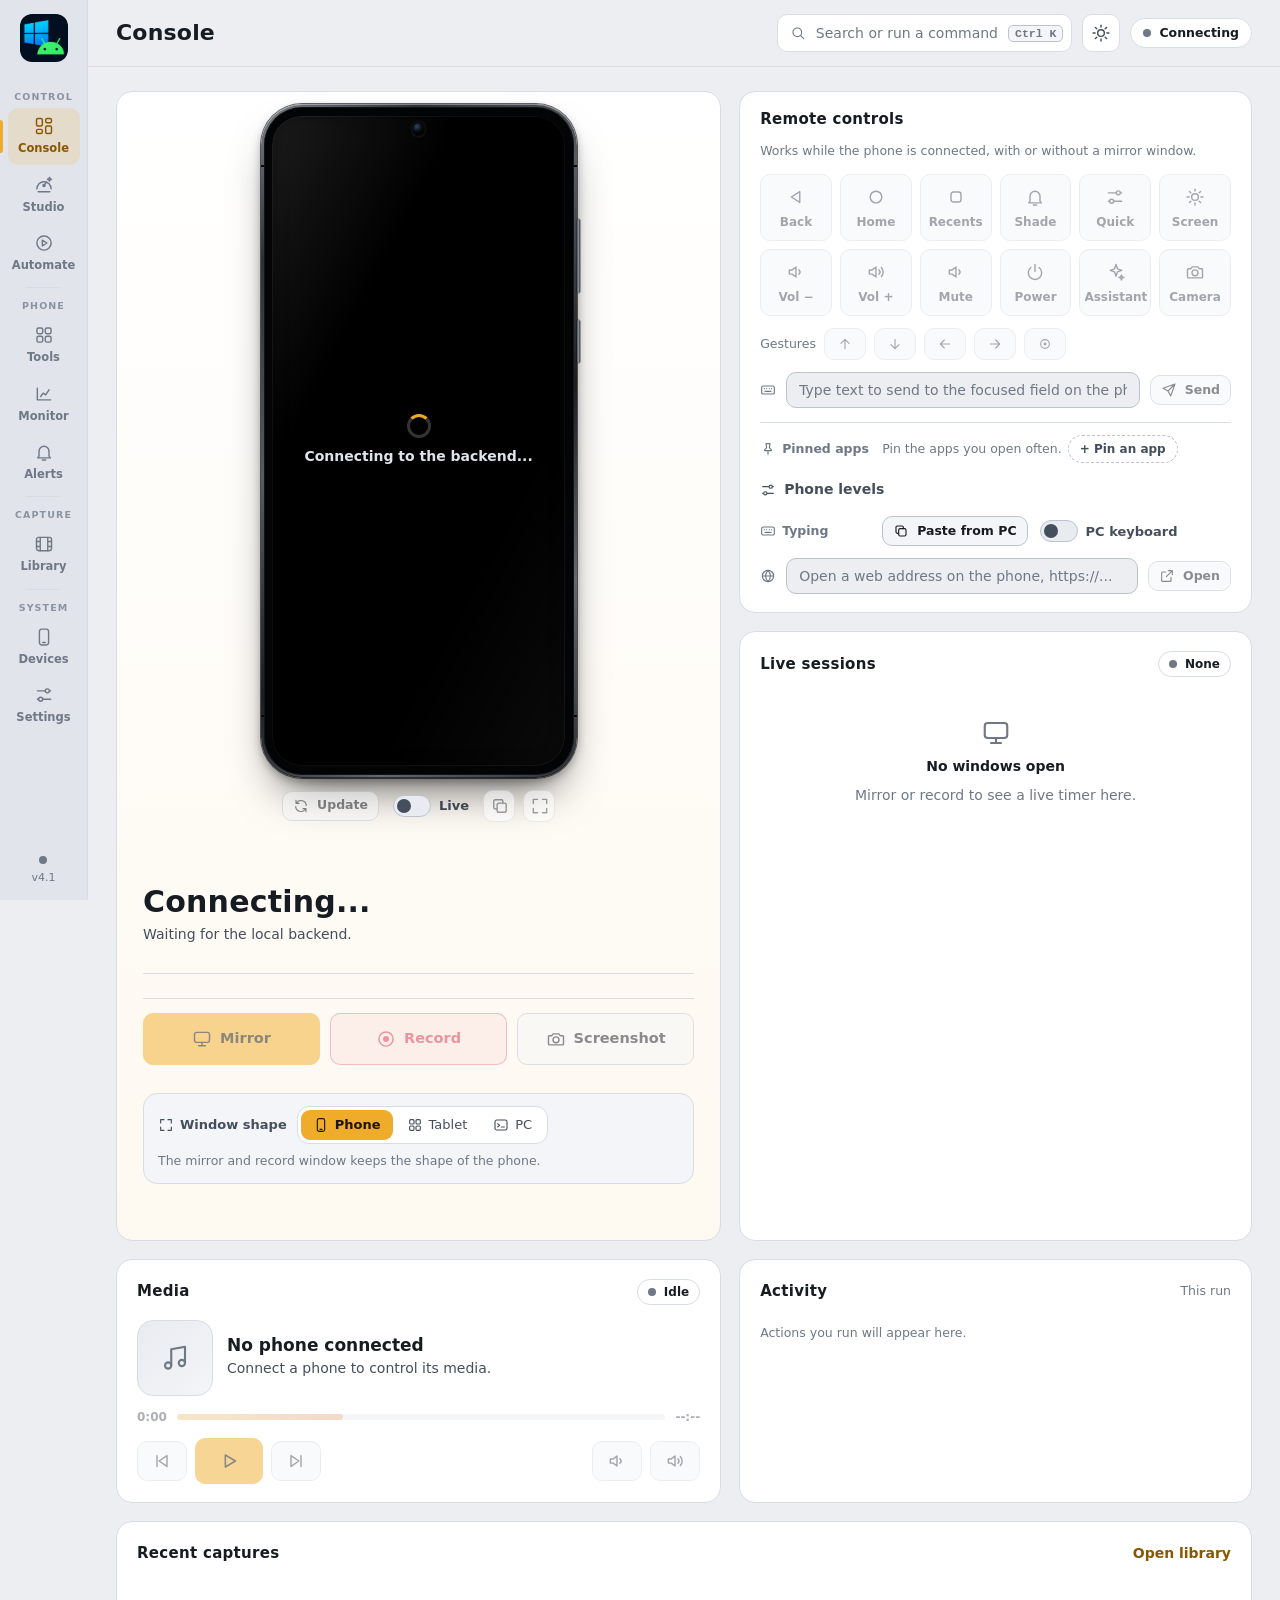
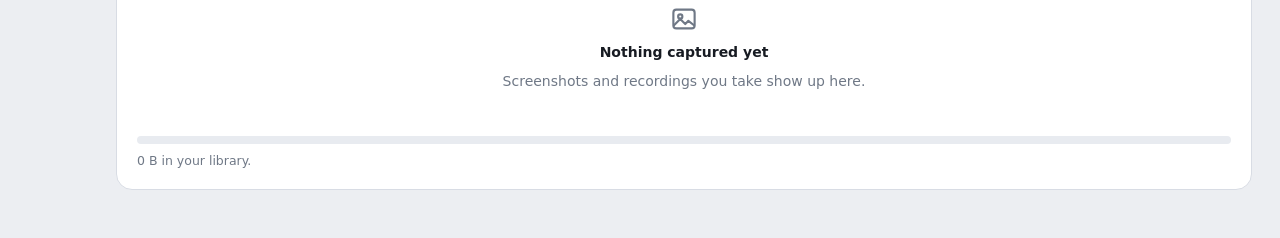
==== commit fff05adb: "Sync via GitroHub" ====
--- a/index.html
+++ b/index.html
@@ -38,11 +38,11 @@
 @media (prefers-reduced-motion:reduce){#boot-loader *{animation:none!important}#boot-loader .bl-msgs span:first-child{opacity:1}#boot-loader{transition:none}}
 </style>
 <meta name="theme-color" content="#020f20">
-<script src="assets/theme.js?v=4.5.0"></script>
-<link rel="stylesheet" href="assets/style.css?v=4.5.0">
-<link rel="stylesheet" href="assets/studio.css?v=4.5.0">
-<link rel="stylesheet" href="assets/xp.css?v=4.5.0">
-<link rel="stylesheet" href="assets/motion.css?v=4.5.0">
+<script src="assets/theme.js?v=4.7.1"></script>
+<link rel="stylesheet" href="assets/style.css?v=4.7.1">
+<link rel="stylesheet" href="assets/studio.css?v=4.7.1">
+<link rel="stylesheet" href="assets/xp.css?v=4.7.1">
+<link rel="stylesheet" href="assets/motion.css?v=4.7.1">
 </head>
 <body>
 <div id="boot-loader" role="status" aria-live="polite" aria-label="Starting DROID ADB">
@@ -646,29 +646,30 @@
   </div>
 </dialog>
 
-<script src="assets/core.js?v=4.5.0"></script>
-<script src="assets/console.js?v=4.5.0"></script>
-<script src="assets/library.js?v=4.5.0"></script>
-<script src="assets/phone.js?v=4.5.0"></script>
-<script src="assets/devices.js?v=4.5.0"></script>
-<script src="assets/settings.js?v=4.5.0"></script>
-<script src="assets/audio.js?v=4.5.0"></script>
+<script src="assets/core.js?v=4.7.1"></script>
+<script src="assets/console.js?v=4.7.1"></script>
+<script src="assets/library.js?v=4.7.1"></script>
+<script src="assets/phone.js?v=4.7.1"></script>
+<script src="assets/devices.js?v=4.7.1"></script>
+<script src="assets/settings.js?v=4.7.1"></script>
+<script src="assets/audio.js?v=4.7.1"></script>
 <script src="assets/v3.js"></script>
-<script src="assets/console-x.js?v=4.5.0"></script>
-<script src="assets/library-x.js?v=4.5.0"></script>
-<script src="assets/monitor.js?v=4.5.0"></script>
-<script src="assets/alerts.js?v=4.5.0"></script>
-<script src="assets/xp-ui.js?v=4.5.0"></script>
-<script src="assets/studio.js?v=4.5.0"></script>
-<script src="assets/studio-games.js?v=4.5.0"></script>
-<script src="assets/studio-more.js?v=4.5.0"></script>
-<script src="assets/studio-plus.js?v=4.5.0"></script>
-<script src="assets/studio-pro.js?v=4.5.0"></script>
-<script src="assets/automation.js?v=4.5.0"></script>
-<script src="assets/inspect.js?v=4.5.0"></script>
-<script src="assets/wall.js?v=4.5.0"></script>
-<script src="assets/motion.js?v=4.5.0"></script>
-<script src="assets/pwa.js?v=4.5.0"></script>
-<script src="assets/boot.js?v=4.5.0"></script>
+<script src="assets/console-x.js?v=4.7.1"></script>
+<script src="assets/library-x.js?v=4.7.1"></script>
+<script src="assets/monitor.js?v=4.7.1"></script>
+<script src="assets/alerts.js?v=4.7.1"></script>
+<script src="assets/xp-ui.js?v=4.7.1"></script>
+<script src="assets/studio.js?v=4.7.1"></script>
+<script src="assets/studio-games.js?v=4.7.1"></script>
+<script src="assets/studio-more.js?v=4.7.1"></script>
+<script src="assets/studio-plus.js?v=4.7.1"></script>
+<script src="assets/studio-pro.js?v=4.7.1"></script>
+<script src="assets/automation.js?v=4.7.1"></script>
+<script src="assets/inspect.js?v=4.7.1"></script>
+<script src="assets/wall.js?v=4.7.1"></script>
+<script src="assets/shape.js?v=4.7.1"></script>
+<script src="assets/motion.js?v=4.7.1"></script>
+<script src="assets/pwa.js?v=4.7.1"></script>
+<script src="assets/boot.js?v=4.7.1"></script>
 </body>
 </html>
--- a/assets/xp.css
+++ b/assets/xp.css
@@ -539,3 +539,15 @@
 @media (max-width: 560px) { .xp-gd-ses > div { grid-template-columns: 1fr 1fr; } .xp-gd-hero { padding: 16px; } }
 
 .xp-launch.done .xp-lc-puffs, .xp-launch.launch .xp-lc-puffs { display: none; }
+
+/* ============================ 4.6 Screen shape ============================ */
+.shape-bar { margin: 14px 0 2px; padding: 12px 14px; border: 1px solid var(--line); border-radius: 14px; background: var(--panel-2); display: grid; gap: 8px; }
+.shape-row { display: flex; flex-wrap: wrap; gap: 10px; align-items: center; }
+.shape-lbl { display: inline-flex; align-items: center; gap: 6px; font-weight: 700; font-size: 13px; color: var(--ink-2); }
+.shape-seg { display: inline-flex; padding: 3px; gap: 2px; border-radius: 12px; background: var(--panel); border: 1px solid var(--line); }
+.shape-seg button { display: inline-flex; align-items: center; gap: 6px; border: 0; background: transparent; color: var(--ink-2); font: inherit; font-size: 13px; padding: 6px 12px; border-radius: 9px; cursor: pointer; transition: background-color .2s, color .2s; }
+.shape-seg button:hover { color: var(--ink); }
+.shape-seg button.is-active { background: var(--accent); color: var(--accent-ink); font-weight: 700; }
+.shape-seg.mini button { padding: 5px 10px; }
+.shape-bar select { background: var(--panel); color: var(--ink); border: 1px solid var(--line-strong); border-radius: 10px; padding: 7px 10px; font: inherit; font-size: 13px; }
+.shape-note { margin: 0; color: var(--ink-3); font-size: 12.5px; line-height: 1.5; }
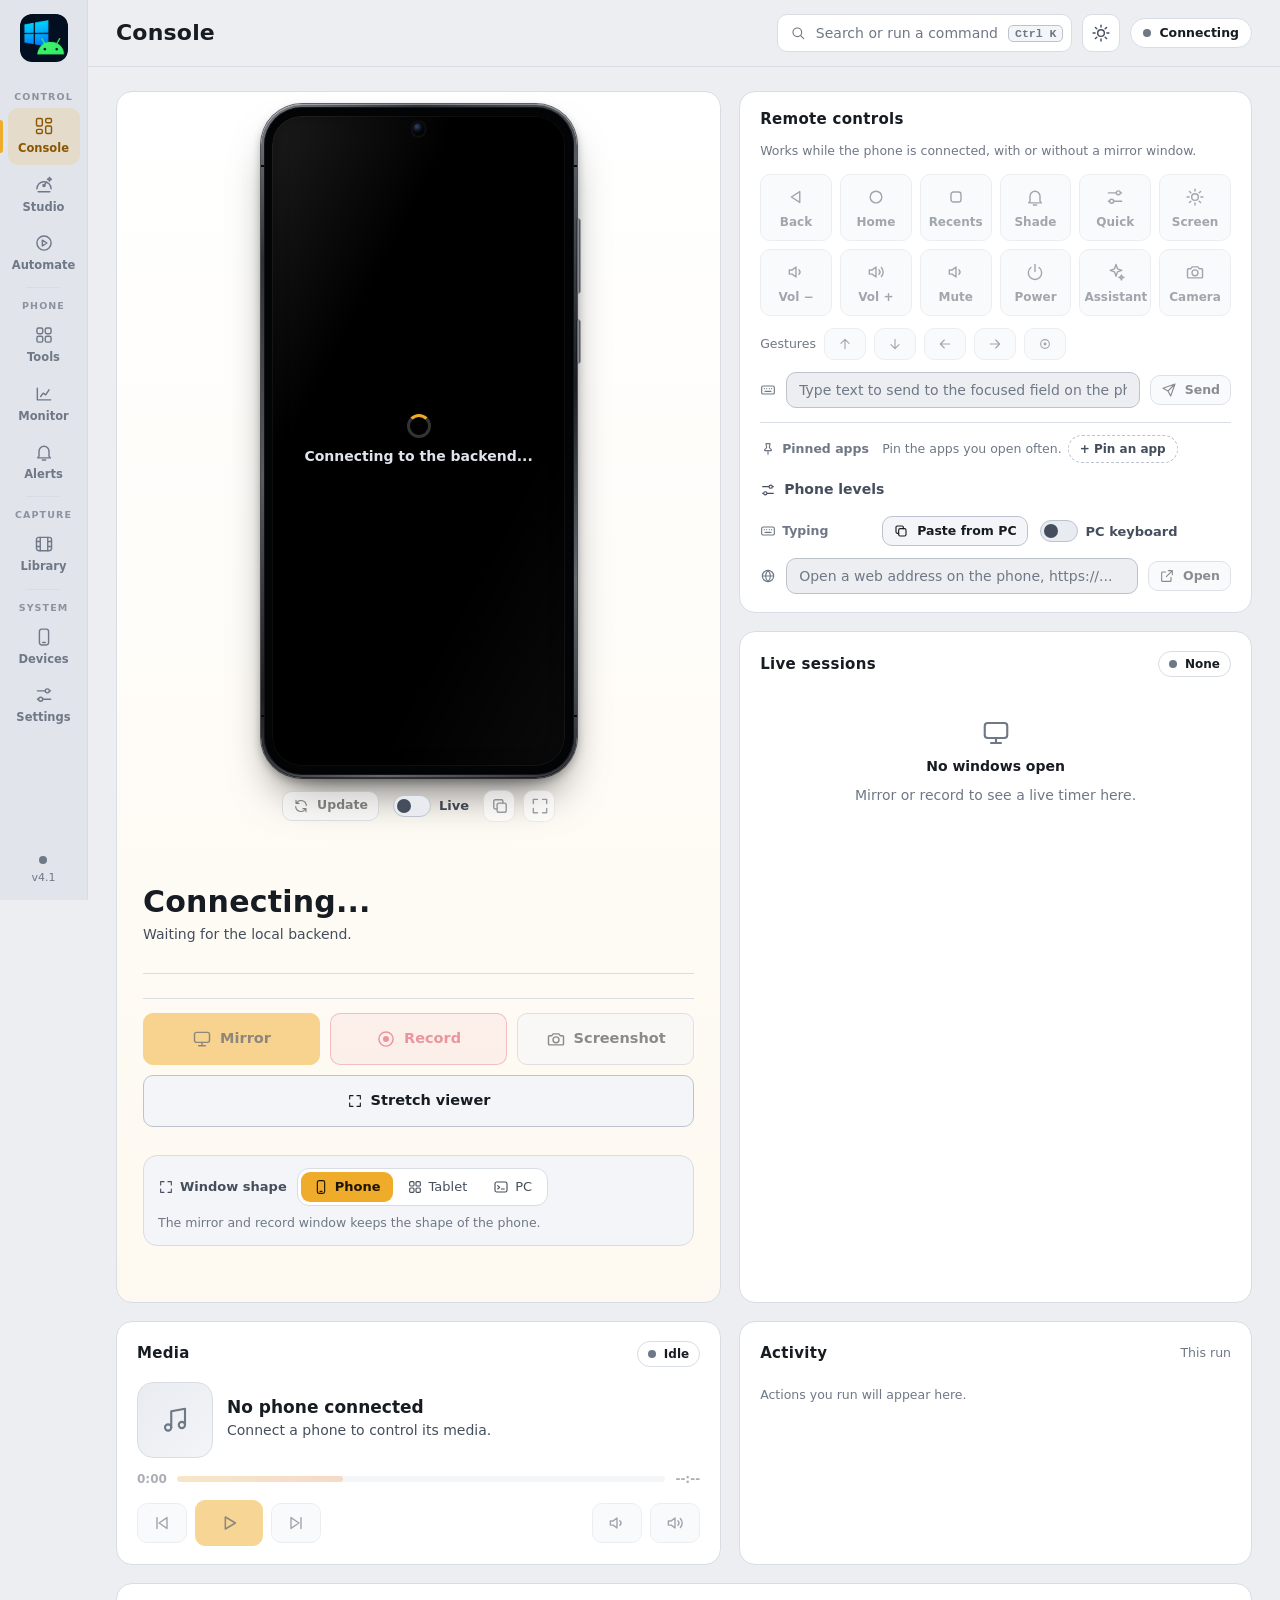
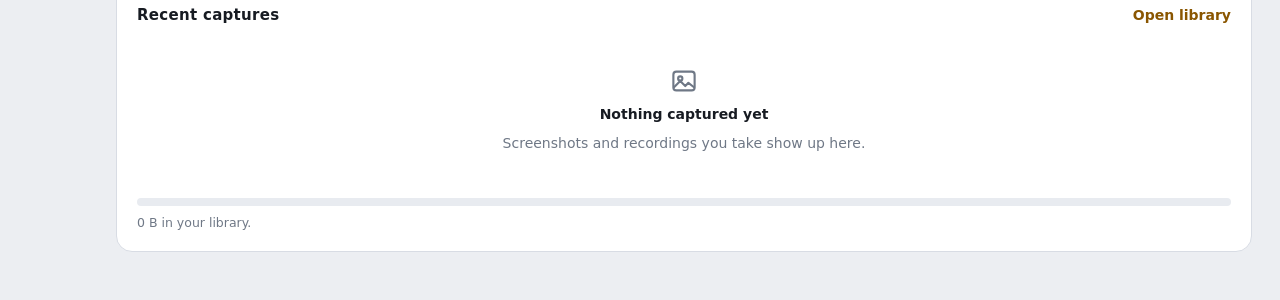
==== commit 0068e7b3: "Sync via GitroHub" ====
--- a/index.html
+++ b/index.html
@@ -38,11 +38,11 @@
 @media (prefers-reduced-motion:reduce){#boot-loader *{animation:none!important}#boot-loader .bl-msgs span:first-child{opacity:1}#boot-loader{transition:none}}
 </style>
 <meta name="theme-color" content="#020f20">
-<script src="assets/theme.js?v=4.7.1"></script>
-<link rel="stylesheet" href="assets/style.css?v=4.7.1">
-<link rel="stylesheet" href="assets/studio.css?v=4.7.1">
-<link rel="stylesheet" href="assets/xp.css?v=4.7.1">
-<link rel="stylesheet" href="assets/motion.css?v=4.7.1">
+<script src="assets/theme.js?v=4.11.0"></script>
+<link rel="stylesheet" href="assets/style.css?v=4.11.0">
+<link rel="stylesheet" href="assets/studio.css?v=4.11.0">
+<link rel="stylesheet" href="assets/xp.css?v=4.11.0">
+<link rel="stylesheet" href="assets/motion.css?v=4.11.0">
 </head>
 <body>
 <div id="boot-loader" role="status" aria-live="polite" aria-label="Starting DROID ADB">
@@ -646,30 +646,31 @@
   </div>
 </dialog>
 
-<script src="assets/core.js?v=4.7.1"></script>
-<script src="assets/console.js?v=4.7.1"></script>
-<script src="assets/library.js?v=4.7.1"></script>
-<script src="assets/phone.js?v=4.7.1"></script>
-<script src="assets/devices.js?v=4.7.1"></script>
-<script src="assets/settings.js?v=4.7.1"></script>
-<script src="assets/audio.js?v=4.7.1"></script>
+<script src="assets/core.js?v=4.11.0"></script>
+<script src="assets/console.js?v=4.11.0"></script>
+<script src="assets/library.js?v=4.11.0"></script>
+<script src="assets/phone.js?v=4.11.0"></script>
+<script src="assets/devices.js?v=4.11.0"></script>
+<script src="assets/settings.js?v=4.11.0"></script>
+<script src="assets/audio.js?v=4.11.0"></script>
 <script src="assets/v3.js"></script>
-<script src="assets/console-x.js?v=4.7.1"></script>
-<script src="assets/library-x.js?v=4.7.1"></script>
-<script src="assets/monitor.js?v=4.7.1"></script>
-<script src="assets/alerts.js?v=4.7.1"></script>
-<script src="assets/xp-ui.js?v=4.7.1"></script>
-<script src="assets/studio.js?v=4.7.1"></script>
-<script src="assets/studio-games.js?v=4.7.1"></script>
-<script src="assets/studio-more.js?v=4.7.1"></script>
-<script src="assets/studio-plus.js?v=4.7.1"></script>
-<script src="assets/studio-pro.js?v=4.7.1"></script>
-<script src="assets/automation.js?v=4.7.1"></script>
-<script src="assets/inspect.js?v=4.7.1"></script>
-<script src="assets/wall.js?v=4.7.1"></script>
-<script src="assets/shape.js?v=4.7.1"></script>
-<script src="assets/motion.js?v=4.7.1"></script>
-<script src="assets/pwa.js?v=4.7.1"></script>
-<script src="assets/boot.js?v=4.7.1"></script>
+<script src="assets/console-x.js?v=4.11.0"></script>
+<script src="assets/library-x.js?v=4.11.0"></script>
+<script src="assets/monitor.js?v=4.11.0"></script>
+<script src="assets/alerts.js?v=4.11.0"></script>
+<script src="assets/xp-ui.js?v=4.11.0"></script>
+<script src="assets/studio.js?v=4.11.0"></script>
+<script src="assets/studio-games.js?v=4.11.0"></script>
+<script src="assets/studio-more.js?v=4.11.0"></script>
+<script src="assets/studio-plus.js?v=4.11.0"></script>
+<script src="assets/studio-pro.js?v=4.11.0"></script>
+<script src="assets/automation.js?v=4.11.0"></script>
+<script src="assets/inspect.js?v=4.11.0"></script>
+<script src="assets/wall.js?v=4.11.0"></script>
+<script src="assets/shape.js?v=4.11.0"></script>
+<script src="assets/relay.js?v=4.11.0"></script>
+<script src="assets/motion.js?v=4.11.0"></script>
+<script src="assets/pwa.js?v=4.11.0"></script>
+<script src="assets/boot.js?v=4.11.0"></script>
 </body>
 </html>
